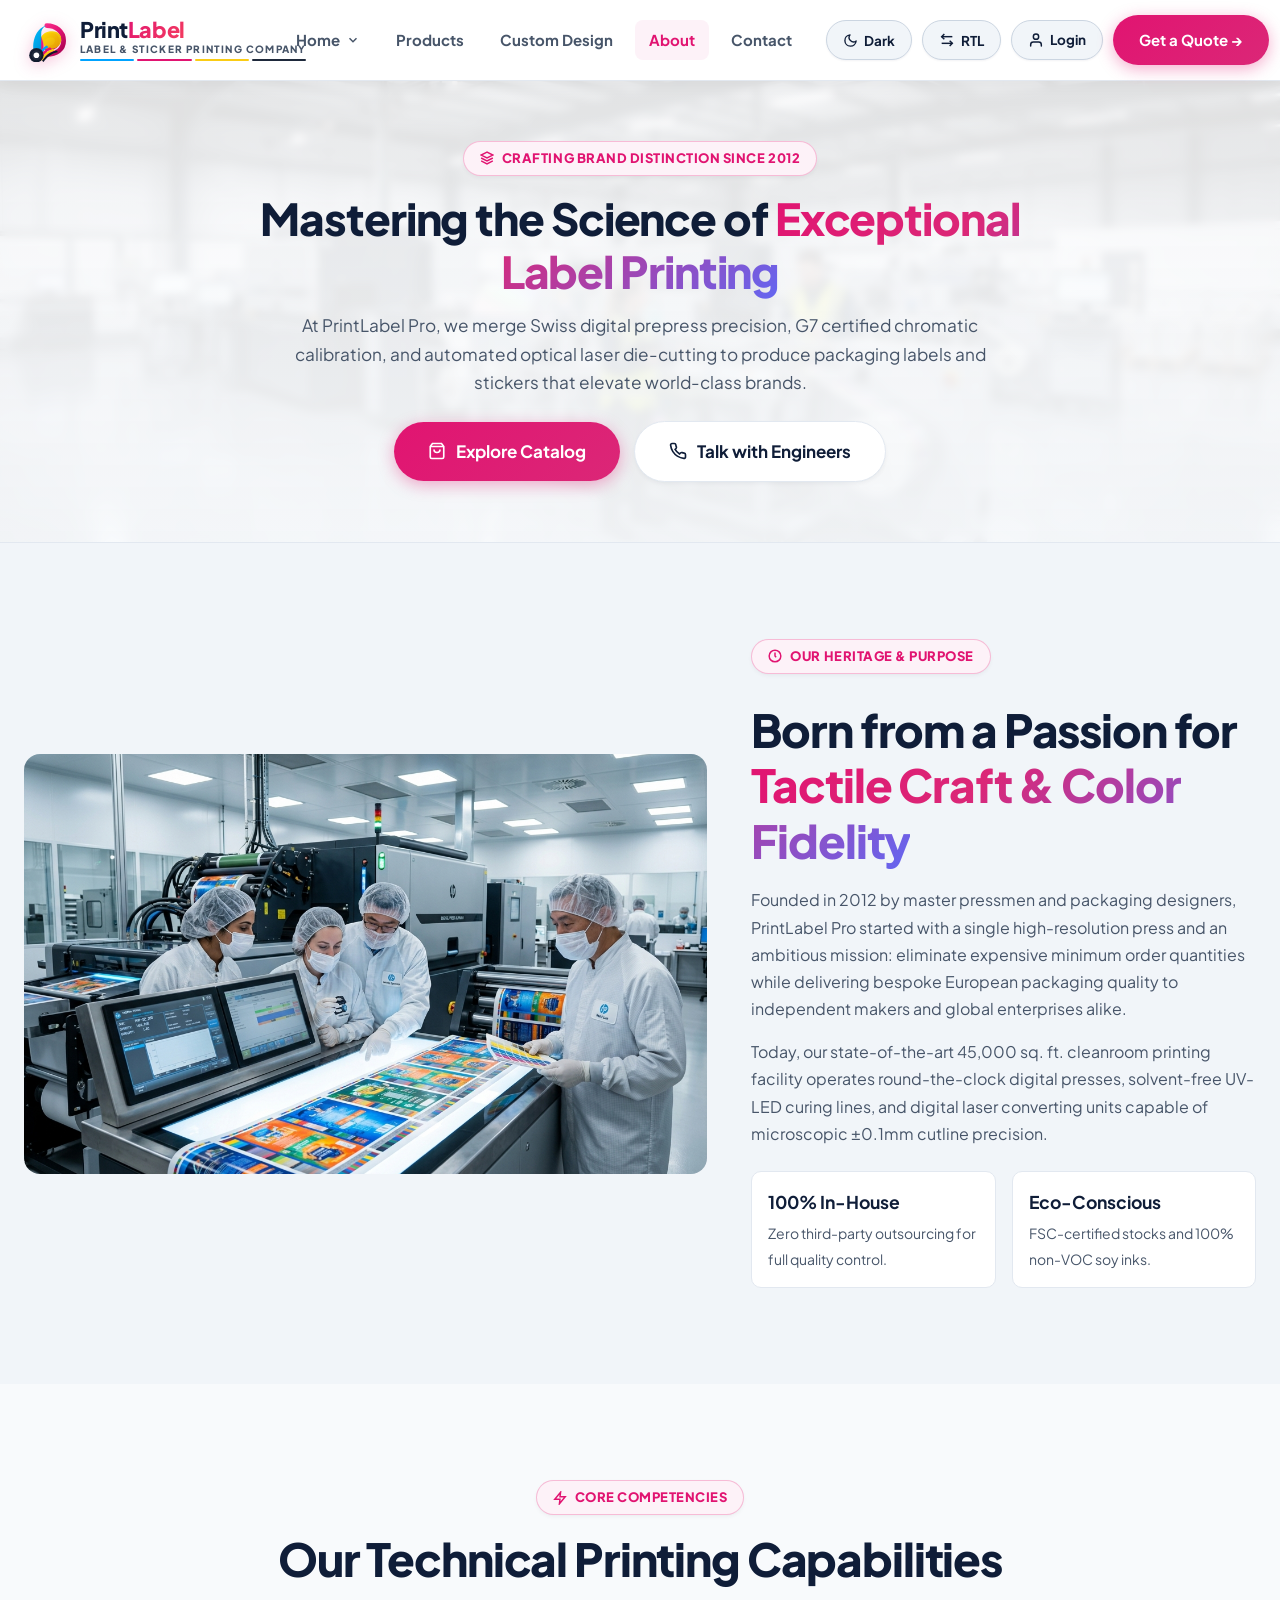
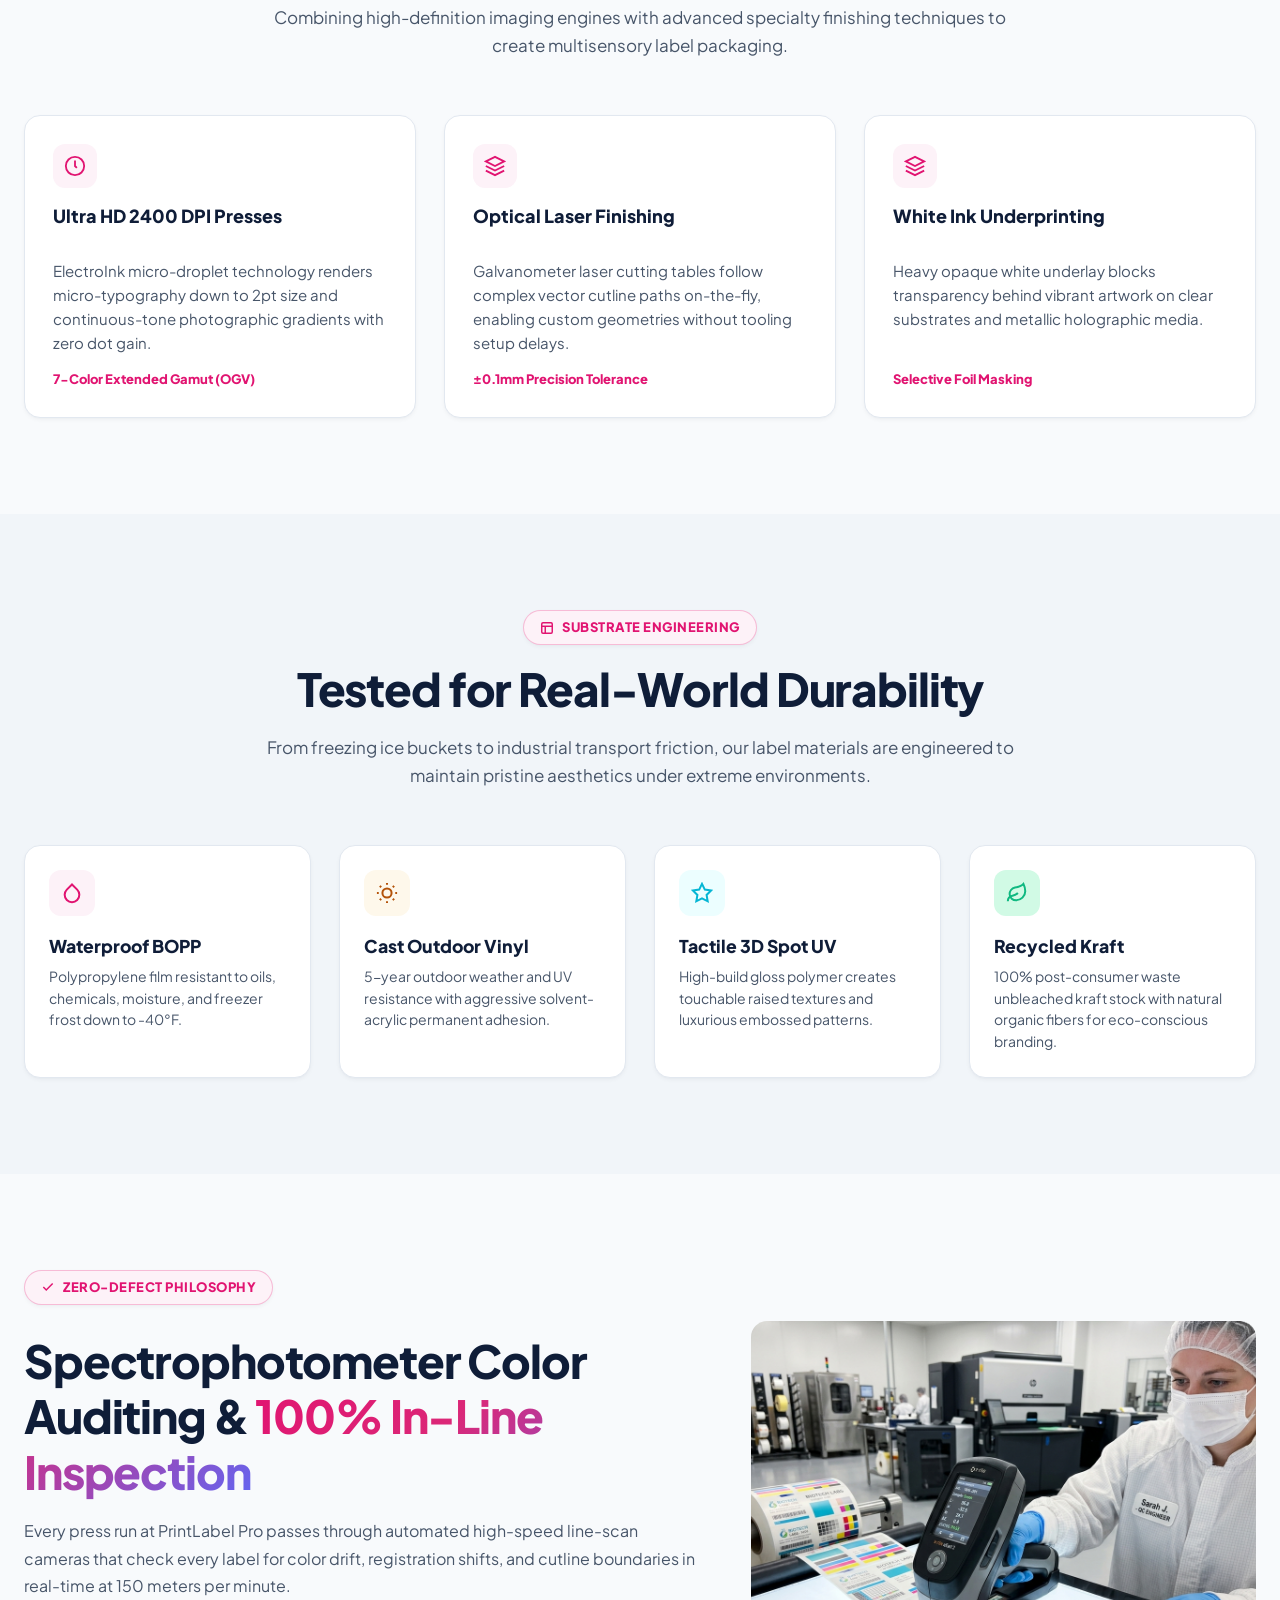
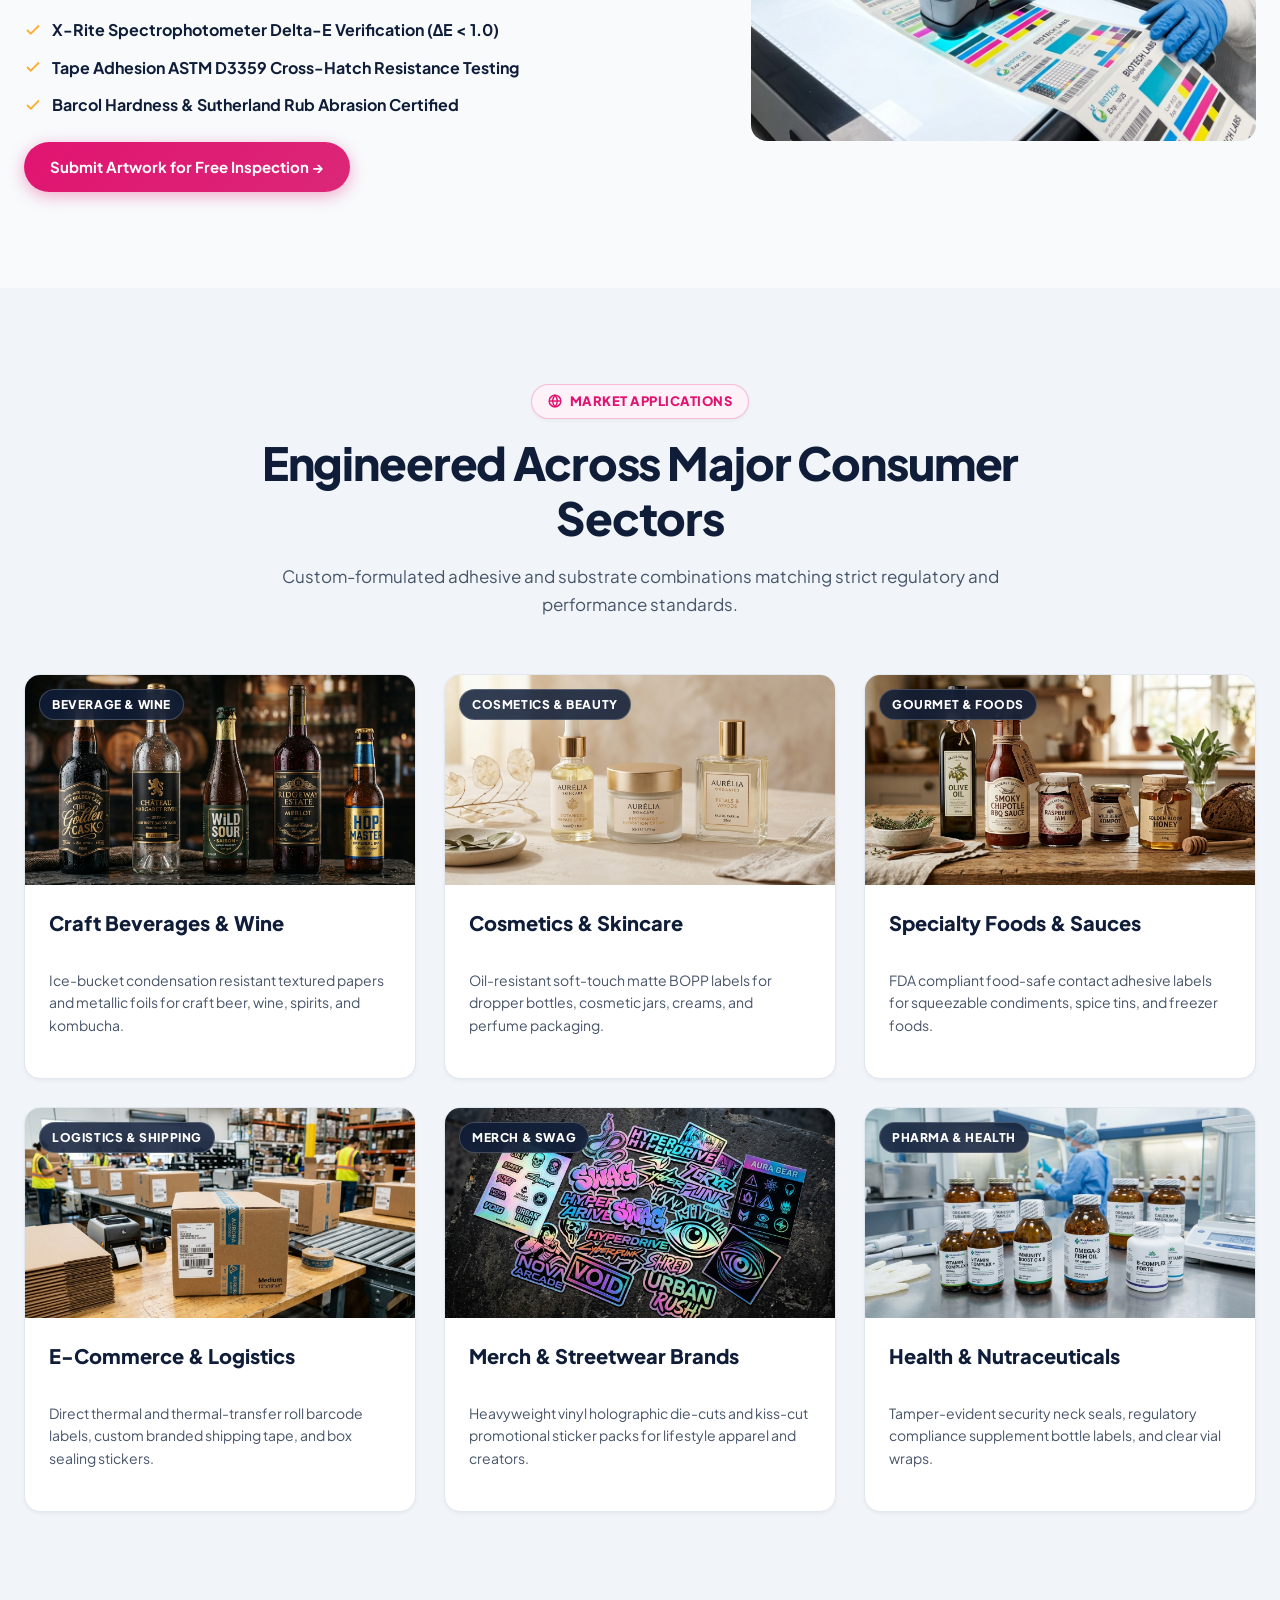
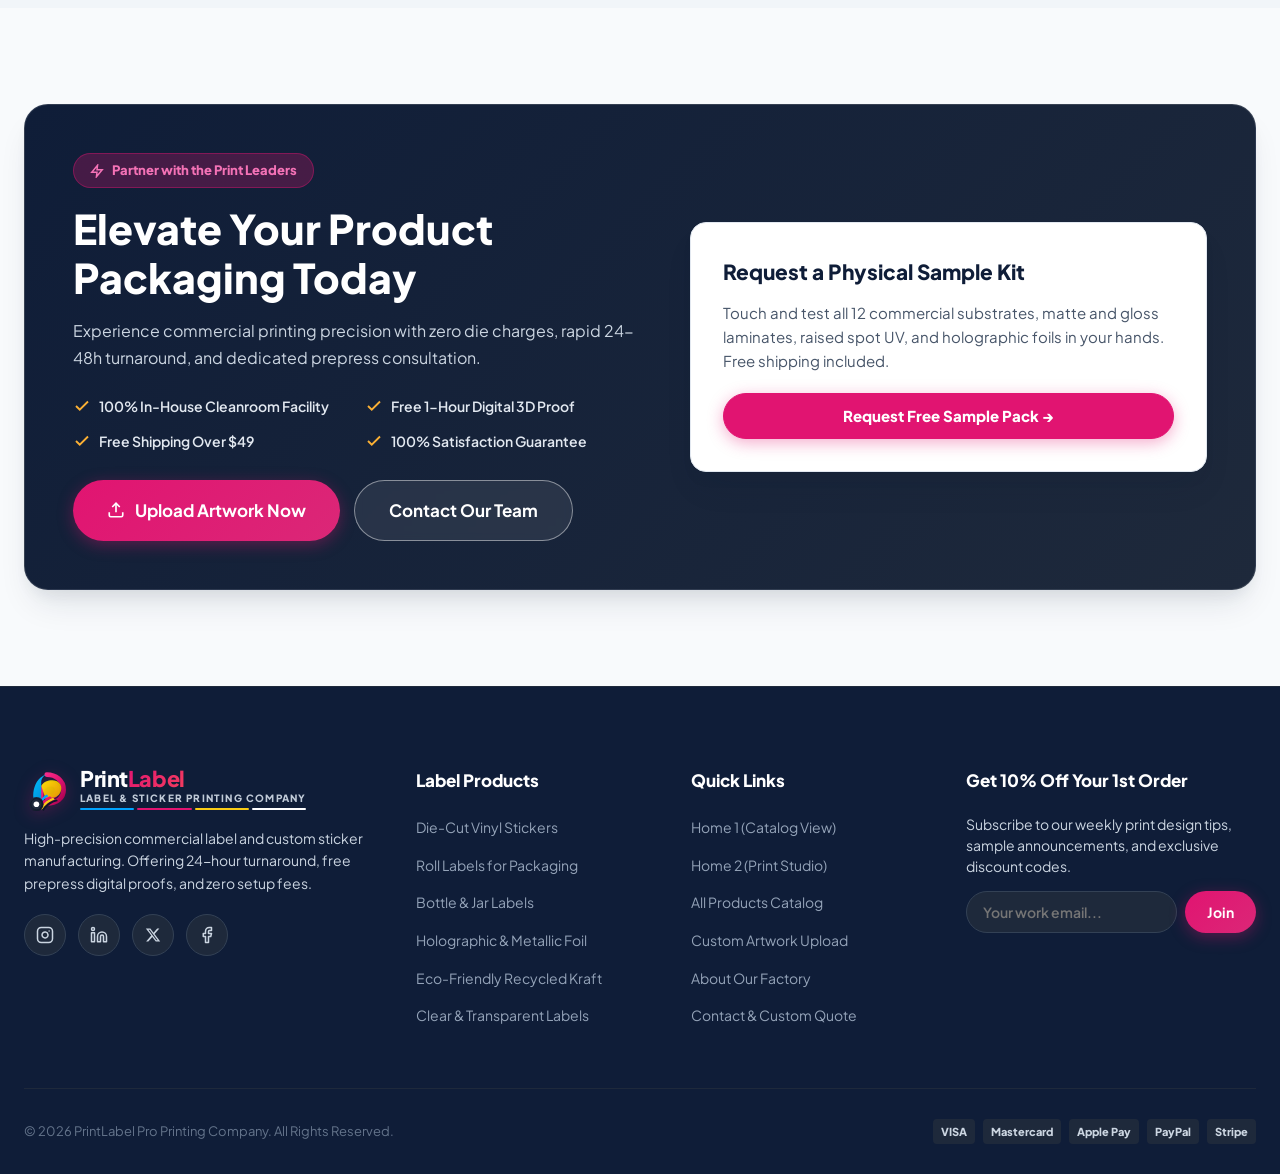
==== about.html @ f1183350 "first commit" ====
<!DOCTYPE html>
<html lang="en" data-theme="light" dir="ltr">
<head>
  <meta charset="UTF-8">
  <meta name="viewport" content="width=device-width, initial-scale=1.0">
  <meta name="description" content="Discover the story behind PrintLabel Pro. Commercial-grade label engineering, G7 Master certified color fidelity, and innovative printing technology since 2012.">
  <meta name="keywords" content="about label printing company, commercial sticker manufacturing, G7 certified printing facility, custom packaging history">
  <title>About Us | Commercial Label & Sticker Printing Excellence | PrintLabel Pro</title>
  
  <!-- Main CSS & Responsive CSS -->
  <link rel="stylesheet" href="css/style.css">
  <link rel="stylesheet" href="css/responsive.css">
  <link rel="icon" href="data:image/svg+xml,<svg xmlns='http://www.w3.org/2000/svg' viewBox='0 0 32 32'><path d='M8 4h10a8 8 0 0 1 8 8c0 4.4-3.6 8-8 8H14v8H8V4z' fill='%23e11471'/><path d='M8 4h8a6 6 0 0 1 6 6c0 3.3-2.7 6-6 6h-8V4z' fill='%23fbb034'/><path d='M8 16h6v12H8z' fill='%2306b6d4'/></svg>">
</head>
<body>

  <!-- ==========================================================================
       PAGE LOADER / PRELOADER
       ========================================================================== -->
  <div id="page-loader" class="page-loader" aria-hidden="true">
    <div class="loader-content">
      <div class="loader-brand-visual">
        <div class="loader-logo-ring">
          <img src="images/logo-icon.svg" alt="PrintLabel Loading" class="loader-logo-icon" width="58" height="58">
          <div class="cmyk-orbit">
            <span class="orbit-dot dot-c"></span>
            <span class="orbit-dot dot-m"></span>
            <span class="orbit-dot dot-y"></span>
            <span class="orbit-dot dot-k"></span>
          </div>
        </div>
        <div class="loader-brand-title">
          Print<span class="loader-magenta">Label</span>
        </div>
        <div class="loader-tagline">LABEL &amp; STICKER PRINTING COMPANY</div>
      </div>
      
      <div class="loader-progress-track">
        <div class="loader-progress-bar"></div>
      </div>
      
      <div class="loader-status">
        <span class="loader-pulse-dot"></span>
        <span class="loader-status-text">Loading About Studio...</span>
      </div>
    </div>
  </div>

  <!-- ==========================================================================
       Main Header & Navigation (Global Unified)
       ========================================================================== -->
  <nav class="main-header" aria-label="Main Navigation">
    <div class="container header-inner">
      
      <!-- Brand Logo -->
      <a href="index.html" class="brand-logo" aria-label="PrintLabel Pro Homepage">
        <img src="images/logo-icon.svg" alt="PrintLabel Logo Mark" class="brand-logo-img" width="44" height="44">
        <div class="brand-name">
          <span class="brand-main">Print<span class="brand-accent">Label</span></span>
          <span class="brand-tagline">Label &amp; Sticker Printing Company</span>
          <span class="brand-cmyk-bar" aria-hidden="true">
            <span class="cmyk-seg c-seg"></span>
            <span class="cmyk-seg m-seg"></span>
            <span class="cmyk-seg y-seg"></span>
            <span class="cmyk-seg k-seg"></span>
          </span>
        </div>
      </a>

      <!-- Desktop & Mobile Nav Menu Drawer -->
      <div class="nav-menu-wrapper" id="nav-menu-wrapper">
        <ul class="nav-menu" id="nav-menu">
          <!-- Home Dropdown: Home 1 & Home 2 -->
          <li class="nav-item-dropdown">
            <a href="index.html" class="nav-link" aria-haspopup="true" aria-expanded="false">
              Home <svg width="14" height="14" viewBox="0 0 24 24" fill="none" stroke="currentColor" stroke-width="2.5"><polyline points="6 9 12 15 18 9"></polyline></svg>
            </a>
            <div class="dropdown-menu">
              <a href="index.html" class="dropdown-item">
                <span>Home 1 (Catalog View)</span>
                <span class="badge-tag">Switch</span>
              </a>
              <a href="home-2.html" class="dropdown-item">
                <span>Home 2 (Studio Presentation)</span>
                <span class="badge-tag" style="background-color: var(--color-accent); color: #0f1d38;">Switch</span>
              </a>
            </div>
          </li>

          <!-- Main Pages -->
          <li><a href="products.html" class="nav-link">Products</a></li>
          <li><a href="custom-design.html" class="nav-link">Custom Design</a></li>
          <li><a href="about.html" class="nav-link active">About</a></li>
          <li><a href="contact.html" class="nav-link">Contact</a></li>
        </ul>

        <!-- Mobile Drawer Action Buttons -->
        <div class="mobile-drawer-actions">
          <a href="contact.html" class="btn btn-primary btn-md mobile-cta-btn">
            <span>Get a Quote →</span>
          </a>
          <div class="mobile-drawer-aux">
            <button class="nav-action-btn mobile-aux-btn theme-toggle-btn-mobile" aria-label="Toggle Light and Dark Theme">
              <span class="theme-icon-mobile btn-icon-symbol">
                <svg width="15" height="15" viewBox="0 0 24 24" fill="none" stroke="currentColor" stroke-width="2.2" stroke-linecap="round" stroke-linejoin="round">
                  <path d="M21 12.79A9 9 0 1 1 11.21 3 7 7 0 0 0 21 12.79z"></path>
                </svg>
              </span>
              <span class="theme-text-mobile">Dark</span>
            </button>
            <button class="nav-action-btn mobile-aux-btn rtl-toggle-btn-mobile" aria-label="Toggle RTL">
              <span class="btn-icon-symbol">
                <svg width="15" height="15" viewBox="0 0 24 24" fill="none" stroke="currentColor" stroke-width="2.2">
                  <path d="M8 3L4 7l4 4"></path>
                  <path d="M4 7h16"></path>
                  <path d="M16 21l4-4-4-4"></path>
                  <path d="M20 17H4"></path>
                </svg>
              </span>
              <span class="rtl-text-mobile">RTL</span>
            </button>
            <a href="login.html" class="nav-action-btn mobile-aux-btn">
              <span class="btn-icon-symbol">
                <svg width="15" height="15" viewBox="0 0 24 24" fill="none" stroke="currentColor" stroke-width="2.2" stroke-linecap="round" stroke-linejoin="round">
                  <path d="M20 21v-2a4 4 0 0 0-4-4H8a4 4 0 0 0-4 4v2"></path>
                  <circle cx="12" cy="7" r="4"></circle>
                </svg>
              </span>
              <span>Login</span>
            </a>
          </div>
        </div>
      </div>

      <!-- Header Action Controls (Desktop Only) -->
      <div class="header-actions">
        <button class="nav-action-btn theme-toggle-btn" aria-label="Toggle Light and Dark Theme">
          <span class="theme-icon btn-icon-symbol">
            <svg width="16" height="16" viewBox="0 0 24 24" fill="none" stroke="currentColor" stroke-width="2.2" stroke-linecap="round" stroke-linejoin="round">
              <path d="M21 12.79A9 9 0 1 1 11.21 3 7 7 0 0 0 21 12.79z"></path>
            </svg>
          </span>
          <span class="theme-text">Dark</span>
        </button>

        <button class="nav-action-btn rtl-toggle-btn" aria-label="Toggle Right to Left">
          <span class="btn-icon-symbol">
            <svg width="16" height="16" viewBox="0 0 24 24" fill="none" stroke="currentColor" stroke-width="2.2">
              <path d="M8 3L4 7l4 4"></path>
              <path d="M4 7h16"></path>
              <path d="M16 21l4-4-4-4"></path>
              <path d="M20 17H4"></path>
            </svg>
          </span>
          <span class="rtl-text">RTL</span>
        </button>

        <a href="login.html" class="nav-action-btn" aria-label="Account Login">
          <span class="btn-icon-symbol">
            <svg width="16" height="16" viewBox="0 0 24 24" fill="none" stroke="currentColor" stroke-width="2.2" stroke-linecap="round" stroke-linejoin="round">
              <path d="M20 21v-2a4 4 0 0 0-4-4H8a4 4 0 0 0-4 4v2"></path>
              <circle cx="12" cy="7" r="4"></circle>
            </svg>
          </span>
          <span>Login</span>
        </a>

        <a href="contact.html" class="btn btn-primary btn-md">
          <span>Get a Quote →</span>
        </a>

        <!-- Hamburger Menu Toggle Button (Mobile & Tablet) -->
        <button class="menu-toggle-btn" id="menu-toggle-btn" aria-label="Toggle Navigation Menu" aria-expanded="false">
          <svg class="hamburger-icon" width="22" height="22" viewBox="0 0 24 24" fill="none" stroke="currentColor" stroke-width="2.2" stroke-linecap="round" stroke-linejoin="round">
            <line x1="3" y1="12" x2="21" y2="12"></line>
            <line x1="3" y1="6" x2="21" y2="6"></line>
            <line x1="3" y1="18" x2="21" y2="18"></line>
          </svg>
          <svg class="close-icon" width="22" height="22" viewBox="0 0 24 24" fill="none" stroke="currentColor" stroke-width="2.2" stroke-linecap="round" stroke-linejoin="round" style="display:none;">
            <line x1="18" y1="6" x2="6" y2="18"></line>
            <line x1="6" y1="6" x2="18" y2="18"></line>
          </svg>
        </button>
      </div>

    </div>
  </nav>

  <main>
    <!-- ==========================================================================
         SECTION 1: HERO
         ========================================================================== -->
    <section class="inner-page-hero hero-bg-about">
      <div class="inner-page-hero-overlay"></div>
      <div class="container inner-page-hero-container">
        
        <div class="inner-page-hero-content">
          <div class="inner-hero-badge">
            <svg width="14" height="14" viewBox="0 0 24 24" fill="none" stroke="currentColor" stroke-width="2.5"><polygon points="12 2 2 7 12 12 22 7 12 2"></polygon><polyline points="2 17 12 22 22 17"></polyline><polyline points="2 12 12 17 22 12"></polyline></svg>
            <span>Crafting Brand Distinction Since 2012</span>
          </div>

          <h1 class="inner-hero-title">
            Mastering the Science of <span class="gradient-text">Exceptional Label Printing</span>
          </h1>

          <p class="inner-hero-desc">
            At PrintLabel Pro, we merge Swiss digital prepress precision, G7 certified chromatic calibration, and automated optical laser die-cutting to produce packaging labels and stickers that elevate world-class brands.
          </p>

          <div class="inner-hero-actions">
            <a href="products.html" class="btn btn-primary btn-lg">
              <svg width="18" height="18" viewBox="0 0 24 24" fill="none" stroke="currentColor" stroke-width="2.2"><path d="M6 2L3 6v14a2 2 0 0 0 2 2h14a2 2 0 0 0 2-2V6l-3-4z"></path><line x1="3" y1="6" x2="21" y2="6"></line><path d="M16 10a4 4 0 0 1-8 0"></path></svg>
              <span>Explore Catalog</span>
            </a>
            <a href="contact.html" class="btn btn-outline btn-lg">
              <svg width="18" height="18" viewBox="0 0 24 24" fill="none" stroke="currentColor" stroke-width="2.2"><path d="M22 16.92v3a2 2 0 0 1-2.18 2 19.79 19.79 0 0 1-8.63-3.07 19.5 19.5 0 0 1-6-6 19.79 19.79 0 0 1-3.07-8.67A2 2 0 0 1 4.11 2h3a2 2 0 0 1 2 1.72 12.84 12.84 0 0 0 .7 2.81 2 2 0 0 1-.45 2.11L8.09 9.91a16 16 0 0 0 6 6l1.27-1.27a2 2 0 0 1 2.11-.45 12.84 12.84 0 0 0 2.81.7A2 2 0 0 1 22 16.92z"></path></svg>
              <span>Talk with Engineers</span>
            </a>
          </div>
        </div>

      </div>
    </section>

    <!-- ==========================================================================
         SECTION 2: COMPANY STORY
         ========================================================================== -->
    <section class="section" style="background: var(--bg-surface-secondary);" id="company-story">
      <div class="container">
        
        <div class="hero-grid" style="align-items:center;">
          <div style="order: 2;">
            <div class="section-tag">
              <svg width="14" height="14" viewBox="0 0 24 24" fill="none" stroke="currentColor" stroke-width="2.5"><circle cx="12" cy="12" r="10"></circle><polyline points="12 6 12 12 14 14"></polyline></svg>
              <span>Our Heritage & Purpose</span>
            </div>

            <h2 class="section-title" style="margin-top:12px; margin-bottom:18px;">
              Born from a Passion for <span class="gradient-text">Tactile Craft & Color Fidelity</span>
            </h2>

            <p style="font-size:1rem; color:var(--text-secondary); line-height:1.7; margin-bottom:16px;">
              Founded in 2012 by master pressmen and packaging designers, PrintLabel Pro started with a single high-resolution press and an ambitious mission: eliminate expensive minimum order quantities while delivering bespoke European packaging quality to independent makers and global enterprises alike.
            </p>

            <p style="font-size:1rem; color:var(--text-secondary); line-height:1.7; margin-bottom:24px;">
              Today, our state-of-the-art 45,000 sq. ft. cleanroom printing facility operates round-the-clock digital presses, solvent-free UV-LED curing lines, and digital laser converting units capable of microscopic ±0.1mm cutline precision.
            </p>

            <div style="display:grid; grid-template-columns:repeat(2, 1fr); gap:16px;">
              <div style="background:var(--bg-surface); padding:16px; border-radius:var(--card-radius-sm); border:1px solid var(--border-subtle);">
                <strong style="display:block; font-size:1.1rem; color:var(--text-main); margin-bottom:4px;">100% In-House</strong>
                <span style="font-size:0.875rem; color:var(--text-secondary);">Zero third-party outsourcing for full quality control.</span>
              </div>
              <div style="background:var(--bg-surface); padding:16px; border-radius:var(--card-radius-sm); border:1px solid var(--border-subtle);">
                <strong style="display:block; font-size:1.1rem; color:var(--text-main); margin-bottom:4px;">Eco-Conscious</strong>
                <span style="font-size:0.875rem; color:var(--text-secondary);">FSC-certified stocks and 100% non-VOC soy inks.</span>
              </div>
            </div>
          </div>

          <div style="order: 1;">
            <div class="hero-image-card">
              <img src="images/about_story_press_heritage.jpg" alt="Print production team collaborating on label color proofs" class="hero-main-img" style="height:420px; object-fit:cover; border-radius:var(--card-radius);">
            </div>
          </div>
        </div>

      </div>
    </section>

    <!-- ==========================================================================
         SECTION 3: PRINTING EXPERTISE
         ========================================================================== -->
    <section class="section" id="printing-expertise">
      <div class="container">
        
        <div class="section-header">
          <div class="section-tag">
            <svg width="14" height="14" viewBox="0 0 24 24" fill="none" stroke="currentColor" stroke-width="2.5"><polygon points="13 2 3 14 12 14 11 22 21 10 12 10 13 2"></polygon></svg>
            <span>Core Competencies</span>
          </div>
          <h2 class="section-title">Our Technical Printing Capabilities</h2>
          <p class="section-description">
            Combining high-definition imaging engines with advanced specialty finishing techniques to create multisensory label packaging.
          </p>
        </div>

        <div class="catalog-grid" style="grid-template-columns: repeat(3, 1fr);">
          
          <div class="custom-opt-card">
            <div class="industry-icon-box" style="margin-bottom:16px;">
              <svg width="22" height="22" viewBox="0 0 24 24" fill="none" stroke="currentColor" stroke-width="2"><circle cx="12" cy="12" r="10"></circle><polyline points="12 6 12 12 14 14"></polyline></svg>
            </div>
            <h3 class="industry-title" style="margin-bottom:8px;">Ultra HD 2400 DPI Presses</h3>
            <p style="font-size:0.9375rem; color:var(--text-secondary); line-height:1.6; margin-bottom:14px;">
              ElectroInk micro-droplet technology renders micro-typography down to 2pt size and continuous-tone photographic gradients with zero dot gain.
            </p>
            <span style="font-size:0.8125rem; font-weight:800; color:var(--color-primary);">7-Color Extended Gamut (OGV)</span>
          </div>

          <div class="custom-opt-card">
            <div class="industry-icon-box" style="margin-bottom:16px;">
              <svg width="22" height="22" viewBox="0 0 24 24" fill="none" stroke="currentColor" stroke-width="2"><polygon points="12 2 2 7 12 12 22 7 12 2"></polygon><polyline points="2 17 12 22 22 17"></polyline><polyline points="2 12 12 17 22 12"></polyline></svg>
            </div>
            <h3 class="industry-title" style="margin-bottom:8px;">Optical Laser Finishing</h3>
            <p style="font-size:0.9375rem; color:var(--text-secondary); line-height:1.6; margin-bottom:14px;">
              Galvanometer laser cutting tables follow complex vector cutline paths on-the-fly, enabling custom geometries without tooling setup delays.
            </p>
            <span style="font-size:0.8125rem; font-weight:800; color:var(--color-primary);">±0.1mm Precision Tolerance</span>
          </div>

          <div class="custom-opt-card">
            <div class="industry-icon-box" style="margin-bottom:16px;">
              <svg width="22" height="22" viewBox="0 0 24 24" fill="none" stroke="currentColor" stroke-width="2"><path d="M12 2L2 7l10 5 10-5-10-5zM2 17l10 5 10-5M2 12l10 5 10-5"></path></svg>
            </div>
            <h3 class="industry-title" style="margin-bottom:8px;">White Ink Underprinting</h3>
            <p style="font-size:0.9375rem; color:var(--text-secondary); line-height:1.6; margin-bottom:14px;">
              Heavy opaque white underlay blocks transparency behind vibrant artwork on clear substrates and metallic holographic media.
            </p>
            <span style="font-size:0.8125rem; font-weight:800; color:var(--color-primary);">Selective Foil Masking</span>
          </div>

        </div>

      </div>
    </section>

    <!-- ==========================================================================
         SECTION 4: MATERIALS AND FINISHES
         ========================================================================== -->
    <section class="section" style="background: var(--bg-surface-secondary);" id="materials-finishes">
      <div class="container">
        
        <div class="section-header">
          <div class="section-tag">
            <svg width="14" height="14" viewBox="0 0 24 24" fill="none" stroke="currentColor" stroke-width="2.5"><rect x="3" y="3" width="18" height="18" rx="2" ry="2"></rect><line x1="3" y1="9" x2="21" y2="9"></line><line x1="9" y1="21" x2="9" y2="9"></line></svg>
            <span>Substrate Engineering</span>
          </div>
          <h2 class="section-title">Tested for Real-World Durability</h2>
          <p class="section-description">
            From freezing ice buckets to industrial transport friction, our label materials are engineered to maintain pristine aesthetics under extreme environments.
          </p>
        </div>

        <div class="catalog-grid" style="grid-template-columns: repeat(4, 1fr);">
          
          <div class="catalog-card" style="padding:24px;">
            <div style="width:46px; height:46px; border-radius:12px; background:var(--color-primary-light); color:var(--color-primary); display:flex; align-items:center; justify-content:center; margin-bottom:16px;">
              <svg width="22" height="22" viewBox="0 0 24 24" fill="none" stroke="currentColor" stroke-width="2.2"><path d="M12 2.69l5.66 5.66a8 8 0 1 1-11.31 0z"></path></svg>
            </div>
            <h3 style="font-size:1.1rem; font-weight:800; margin-bottom:6px;">Waterproof BOPP</h3>
            <p style="font-size:0.875rem; color:var(--text-secondary); line-height:1.55;">
              Polypropylene film resistant to oils, chemicals, moisture, and freezer frost down to -40°F.
            </p>
          </div>

          <div class="catalog-card" style="padding:24px;">
            <div style="width:46px; height:46px; border-radius:12px; background:var(--color-accent-light); color:#b45309; display:flex; align-items:center; justify-content:center; margin-bottom:16px;">
              <svg width="22" height="22" viewBox="0 0 24 24" fill="none" stroke="currentColor" stroke-width="2.2"><circle cx="12" cy="12" r="5"></circle><line x1="12" y1="1" x2="12" y2="3"></line><line x1="12" y1="21" x2="12" y2="23"></line><line x1="4.22" y1="4.22" x2="5.64" y2="5.64"></line><line x1="18.36" y1="18.36" x2="19.78" y2="19.78"></line><line x1="1" y1="12" x2="3" y2="12"></line><line x1="21" y1="12" x2="23" y2="12"></line><line x1="4.22" y1="19.78" x2="5.64" y2="18.36"></line><line x1="18.36" y1="5.64" x2="19.78" y2="4.22"></line></svg>
            </div>
            <h3 style="font-size:1.1rem; font-weight:800; margin-bottom:6px;">Cast Outdoor Vinyl</h3>
            <p style="font-size:0.875rem; color:var(--text-secondary); line-height:1.55;">
              5-year outdoor weather and UV resistance with aggressive solvent-acrylic permanent adhesion.
            </p>
          </div>

          <div class="catalog-card" style="padding:24px;">
            <div style="width:46px; height:46px; border-radius:12px; background:var(--color-cyan-light); color:var(--color-cyan); display:flex; align-items:center; justify-content:center; margin-bottom:16px;">
              <svg width="22" height="22" viewBox="0 0 24 24" fill="none" stroke="currentColor" stroke-width="2.2"><polygon points="12 2 15.09 8.26 22 9.27 17 14.14 18.18 21.02 12 17.77 5.82 21.02 7 14.14 2 9.27 8.91 8.26 12 2"></polygon></svg>
            </div>
            <h3 style="font-size:1.1rem; font-weight:800; margin-bottom:6px;">Tactile 3D Spot UV</h3>
            <p style="font-size:0.875rem; color:var(--text-secondary); line-height:1.55;">
              High-build gloss polymer creates touchable raised textures and luxurious embossed patterns.
            </p>
          </div>

          <div class="catalog-card" style="padding:24px;">
            <div style="width:46px; height:46px; border-radius:12px; background:var(--color-emerald-light); color:var(--color-emerald); display:flex; align-items:center; justify-content:center; margin-bottom:16px;">
              <svg width="22" height="22" viewBox="0 0 24 24" fill="none" stroke="currentColor" stroke-width="2.2"><path d="M11 20A7 7 0 0 1 9.8 6.1C15.5 5 17 4.48 19 2c1 2 2 4.18 2 8 0 5.5-4.78 10-10 10Z"></path><path d="M2 21c0-3 1.85-5.36 5.08-6C9.5 14.52 12 13 13 12"></path></svg>
            </div>
            <h3 style="font-size:1.1rem; font-weight:800; margin-bottom:6px;">Recycled Kraft</h3>
            <p style="font-size:0.875rem; color:var(--text-secondary); line-height:1.55;">
              100% post-consumer waste unbleached kraft stock with natural organic fibers for eco-conscious branding.
            </p>
          </div>

        </div>

      </div>
    </section>

    <!-- ==========================================================================
         SECTION 5: QUALITY CONTROL
         ========================================================================== -->
    <section class="section" id="quality-control">
      <div class="container">
        
        <div class="hero-grid" style="align-items:center;">
          <div>
            <div class="section-tag">
              <svg width="14" height="14" viewBox="0 0 24 24" fill="none" stroke="currentColor" stroke-width="2.5"><polyline points="20 6 9 17 4 12"></polyline></svg>
              <span>Zero-Defect Philosophy</span>
            </div>

            <h2 class="section-title" style="margin-top:12px; margin-bottom:18px;">
              Spectrophotometer Color Auditing & <span class="gradient-text">100% In-Line Inspection</span>
            </h2>

            <p style="font-size:1rem; color:var(--text-secondary); line-height:1.7; margin-bottom:18px;">
              Every press run at PrintLabel Pro passes through automated high-speed line-scan cameras that check every label for color drift, registration shifts, and cutline boundaries in real-time at 150 meters per minute.
            </p>

            <div class="hero-highlights-list" style="display:flex; flex-direction:column; gap:12px; margin-bottom:24px;">
              <div style="display:flex; align-items:center; gap:10px; font-weight:700;">
                <svg width="18" height="18" viewBox="0 0 24 24" fill="none" stroke="var(--color-accent)" stroke-width="2.5"><polyline points="20 6 9 17 4 12"></polyline></svg>
                <span>X-Rite Spectrophotometer Delta-E Verification (ΔE < 1.0)</span>
              </div>
              <div style="display:flex; align-items:center; gap:10px; font-weight:700;">
                <svg width="18" height="18" viewBox="0 0 24 24" fill="none" stroke="var(--color-accent)" stroke-width="2.5"><polyline points="20 6 9 17 4 12"></polyline></svg>
                <span>Tape Adhesion ASTM D3359 Cross-Hatch Resistance Testing</span>
              </div>
              <div style="display:flex; align-items:center; gap:10px; font-weight:700;">
                <svg width="18" height="18" viewBox="0 0 24 24" fill="none" stroke="var(--color-accent)" stroke-width="2.5"><polyline points="20 6 9 17 4 12"></polyline></svg>
                <span>Barcol Hardness & Sutherland Rub Abrasion Certified</span>
              </div>
            </div>

            <a href="custom-design.html" class="btn btn-primary">
              <span>Submit Artwork for Free Inspection →</span>
            </a>
          </div>

          <div>
            <div class="hero-image-card">
              <img src="images/about_quality_spectrophotometer.jpg" alt="Quality control technician using precision calibration instrument" class="hero-main-img" style="height:420px; object-fit:cover; border-radius:var(--card-radius);">
            </div>
          </div>
        </div>

      </div>
    </section>

    <!-- ==========================================================================
         SECTION 6: INDUSTRIES WE SERVE
         ========================================================================== -->
    <section class="section" style="background: var(--bg-surface-secondary);" id="industries-served">
      <div class="container">
        
        <div class="section-header">
          <div class="section-tag">
            <svg width="14" height="14" viewBox="0 0 24 24" fill="none" stroke="currentColor" stroke-width="2.5"><circle cx="12" cy="12" r="10"></circle><line x1="2" y1="12" x2="22" y2="12"></line><path d="M12 2a15.3 15.3 0 0 1 4 10 15.3 15.3 0 0 1-4 10 15.3 15.3 0 0 1-4-10 15.3 15.3 0 0 1 4-10z"></path></svg>
            <span>Market Applications</span>
          </div>
          <h2 class="section-title">Engineered Across Major Consumer Sectors</h2>
          <p class="section-description">
            Custom-formulated adhesive and substrate combinations matching strict regulatory and performance standards.
          </p>
        </div>

        <div class="about-industry-grid">
          
          <!-- Sector 1: Craft Beverages & Wine -->
          <div class="industry-card">
            <div class="industry-banner">
              <img src="images/about_ind_craft_beverage.jpg" alt="Craft Beverages and Wine Labels" loading="lazy">
              <span class="industry-pill-tag">Beverage &amp; Wine</span>
            </div>
            <div class="industry-card-body">
              <h3 class="industry-title">Craft Beverages &amp; Wine</h3>
              <p class="industry-desc">Ice-bucket condensation resistant textured papers and metallic foils for craft beer, wine, spirits, and kombucha.</p>
            </div>
          </div>

          <!-- Sector 2: Cosmetics & Skincare -->
          <div class="industry-card">
            <div class="industry-banner">
              <img src="images/about_ind_cosmetics_beauty.jpg" alt="Cosmetics and Skincare Labels" loading="lazy">
              <span class="industry-pill-tag">Cosmetics &amp; Beauty</span>
            </div>
            <div class="industry-card-body">
              <h3 class="industry-title">Cosmetics &amp; Skincare</h3>
              <p class="industry-desc">Oil-resistant soft-touch matte BOPP labels for dropper bottles, cosmetic jars, creams, and perfume packaging.</p>
            </div>
          </div>

          <!-- Sector 3: Specialty Foods & Sauces -->
          <div class="industry-card">
            <div class="industry-banner">
              <img src="images/about_ind_specialty_foods.jpg" alt="Specialty Foods and Sauces Labels" loading="lazy">
              <span class="industry-pill-tag">Gourmet &amp; Foods</span>
            </div>
            <div class="industry-card-body">
              <h3 class="industry-title">Specialty Foods &amp; Sauces</h3>
              <p class="industry-desc">FDA compliant food-safe contact adhesive labels for squeezable condiments, spice tins, and freezer foods.</p>
            </div>
          </div>

          <!-- Sector 4: E-Commerce & Logistics -->
          <div class="industry-card">
            <div class="industry-banner">
              <img src="images/about_ind_ecommerce_logistics.jpg" alt="E-Commerce and Logistics Labels" loading="lazy">
              <span class="industry-pill-tag">Logistics &amp; Shipping</span>
            </div>
            <div class="industry-card-body">
              <h3 class="industry-title">E-Commerce &amp; Logistics</h3>
              <p class="industry-desc">Direct thermal and thermal-transfer roll barcode labels, custom branded shipping tape, and box sealing stickers.</p>
            </div>
          </div>

          <!-- Sector 5: Merch & Streetwear Brands -->
          <div class="industry-card">
            <div class="industry-banner">
              <img src="images/about_ind_merch_streetwear.jpg" alt="Merch and Streetwear Stickers" loading="lazy">
              <span class="industry-pill-tag">Merch &amp; Swag</span>
            </div>
            <div class="industry-card-body">
              <h3 class="industry-title">Merch &amp; Streetwear Brands</h3>
              <p class="industry-desc">Heavyweight vinyl holographic die-cuts and kiss-cut promotional sticker packs for lifestyle apparel and creators.</p>
            </div>
          </div>

          <!-- Sector 6: Health & Nutraceuticals -->
          <div class="industry-card">
            <div class="industry-banner">
              <img src="images/about_ind_health_pharma.jpg" alt="Health and Nutraceuticals Labels" loading="lazy">
              <span class="industry-pill-tag">Pharma &amp; Health</span>
            </div>
            <div class="industry-card-body">
              <h3 class="industry-title">Health &amp; Nutraceuticals</h3>
              <p class="industry-desc">Tamper-evident security neck seals, regulatory compliance supplement bottle labels, and clear vial wraps.</p>
            </div>
          </div>

        </div>

      </div>
    </section>

    <!-- ==========================================================================
         SECTION 7: CTA
         ========================================================================== -->
    <section class="section" id="about-cta">
      <div class="container">
        
        <div class="quote-2-box">
          <div class="quote-2-grid">
            
            <div>
              <div class="quote-2-tag">
                <svg width="14" height="14" viewBox="0 0 24 24" fill="none" stroke="currentColor" stroke-width="2.5"><polygon points="13 2 3 14 12 14 11 22 21 10 12 10 13 2"></polygon></svg>
                <span>Partner with the Print Leaders</span>
              </div>

              <h2 class="quote-2-title">Elevate Your Product Packaging Today</h2>
              
              <p class="quote-2-desc">
                Experience commercial printing precision with zero die charges, rapid 24-48h turnaround, and dedicated prepress consultation.
              </p>

              <div class="quote-2-perks">
                <div class="quote-2-perk">
                  <svg width="18" height="18" viewBox="0 0 24 24" fill="none" stroke="var(--color-accent)" stroke-width="2.5"><polyline points="20 6 9 17 4 12"></polyline></svg>
                  <span>100% In-House Cleanroom Facility</span>
                </div>
                <div class="quote-2-perk">
                  <svg width="18" height="18" viewBox="0 0 24 24" fill="none" stroke="var(--color-accent)" stroke-width="2.5"><polyline points="20 6 9 17 4 12"></polyline></svg>
                  <span>Free 1-Hour Digital 3D Proof</span>
                </div>
                <div class="quote-2-perk">
                  <svg width="18" height="18" viewBox="0 0 24 24" fill="none" stroke="var(--color-accent)" stroke-width="2.5"><polyline points="20 6 9 17 4 12"></polyline></svg>
                  <span>Free Shipping Over $49</span>
                </div>
                <div class="quote-2-perk">
                  <svg width="18" height="18" viewBox="0 0 24 24" fill="none" stroke="var(--color-accent)" stroke-width="2.5"><polyline points="20 6 9 17 4 12"></polyline></svg>
                  <span>100% Satisfaction Guarantee</span>
                </div>
              </div>

              <div style="display:flex; gap:14px; flex-wrap:wrap;">
                <a href="custom-design.html" class="btn btn-primary btn-lg">
                  <svg width="18" height="18" viewBox="0 0 24 24" fill="none" stroke="currentColor" stroke-width="2.2"><path d="M21 15v4a2 2 0 0 1-2 2H5a2 2 0 0 1-2-2v-4"></path><polyline points="17 8 12 3 7 8"></polyline><line x1="12" y1="3" x2="12" y2="15"></line></svg>
                  <span>Upload Artwork Now</span>
                </a>
                <a href="contact.html" class="btn btn-outline btn-lg" style="border-color:rgba(255,255,255,0.4); color:#ffffff;">
                  <span>Contact Our Team</span>
                </a>
              </div>
            </div>

            <!-- Free Sample Box -->
            <div class="quote-2-form-card" style="display:flex; flex-direction:column; justify-content:center;">
              <h3 style="font-size:1.3rem; font-weight:800; margin-bottom:12px; color:var(--text-main);">
                Request a Physical Sample Kit
              </h3>
              <p style="font-size:0.9375rem; color:var(--text-secondary); margin-bottom:20px; line-height:1.6;">
                Touch and test all 12 commercial substrates, matte and gloss laminates, raised spot UV, and holographic foils in your hands. Free shipping included.
              </p>
              <button class="btn btn-primary btn-lg" style="width:100%;" data-modal-target="modal-sample">
                <span>Request Free Sample Pack →</span>
              </button>
            </div>

          </div>
        </div>

      </div>
    </section>

  </main>

  <!-- ==========================================================================
       MAIN FOOTER (GLOBAL)
       ========================================================================== -->
  <!-- ==========================================================================
       Footer
       ========================================================================== -->
  <footer class="main-footer">
    <div class="container">
      
      <div class="footer-top">
        
        <!-- Col 1: Brand Info -->
        <div>
          <a href="index.html" class="brand-logo" style="margin-bottom: 16px;">
            <img src="images/logo-icon.svg" alt="PrintLabel Logo" class="brand-logo-img" width="44" height="44">
            <div class="brand-name">
              <span class="brand-main">Print<span class="brand-accent">Label</span></span>
              <span class="brand-tagline">LABEL &amp; STICKER PRINTING COMPANY</span>
              <span class="brand-cmyk-bar" aria-hidden="true">
                <span class="cmyk-seg c-seg"></span>
                <span class="cmyk-seg m-seg"></span>
                <span class="cmyk-seg y-seg"></span>
                <span class="cmyk-seg k-seg"></span>
              </span>
            </div>
          </a>
          <p style="font-size: 0.875rem; color: #cbd5e1; line-height: 1.6; margin-bottom: 20px;">
            High-precision commercial label and custom sticker manufacturing. Offering 24-hour turnaround, free prepress digital proofs, and zero setup fees.
          </p>
          <div style="display:flex; gap:12px;">
            <a href="#" class="btn-icon footer-social-btn" aria-label="Instagram">
              <svg width="18" height="18" viewBox="0 0 24 24" fill="none" stroke="currentColor" stroke-width="2" stroke-linecap="round" stroke-linejoin="round">
                <rect x="2" y="2" width="20" height="20" rx="5" ry="5"></rect>
                <path d="M16 11.37A4 4 0 1 1 12.63 8 4 4 0 0 1 16 11.37z"></path>
                <line x1="17.5" y1="6.5" x2="17.51" y2="6.5"></line>
              </svg>
            </a>
            <a href="#" class="btn-icon footer-social-btn" aria-label="LinkedIn">
              <svg width="18" height="18" viewBox="0 0 24 24" fill="none" stroke="currentColor" stroke-width="2" stroke-linecap="round" stroke-linejoin="round">
                <path d="M16 8a6 6 0 0 1 6 6v7h-4v-7a2 2 0 0 0-2-2 2 2 0 0 0-2 2v7h-4v-7a6 6 0 0 1 6-6z"></path>
                <rect x="2" y="9" width="4" height="12"></rect>
                <circle cx="4" cy="4" r="2"></circle>
              </svg>
            </a>
            <a href="#" class="btn-icon footer-social-btn" aria-label="X Twitter">
              <svg width="16" height="16" viewBox="0 0 24 24" fill="currentColor">
                <path d="M18.244 2.25h3.308l-7.227 8.26 8.502 11.24H16.17l-5.214-6.817L4.99 21.75H1.68l7.73-8.835L1.254 2.25H8.08l4.713 6.231zm-1.161 17.52h1.833L7.084 4.126H5.117z"/>
              </svg>
            </a>
            <a href="#" class="btn-icon footer-social-btn" aria-label="Facebook">
              <svg width="18" height="18" viewBox="0 0 24 24" fill="none" stroke="currentColor" stroke-width="2" stroke-linecap="round" stroke-linejoin="round">
                <path d="M18 2h-3a5 5 0 0 0-5 5v3H7v4h3v8h4v-8h3l1-4h-4V7a1 1 0 0 1 1-1h3z"></path>
              </svg>
            </a>
          </div>
        </div>

        <!-- Col 2: Product Navigation -->
        <div>
          <h4 class="footer-col-title">Label Products</h4>
          <ul class="footer-links">
            <li><a href="products.html" class="footer-link">Die-Cut Vinyl Stickers</a></li>
            <li><a href="products.html" class="footer-link">Roll Labels for Packaging</a></li>
            <li><a href="products.html" class="footer-link">Bottle &amp; Jar Labels</a></li>
            <li><a href="products.html" class="footer-link">Holographic &amp; Metallic Foil</a></li>
            <li><a href="products.html" class="footer-link">Eco-Friendly Recycled Kraft</a></li>
            <li><a href="products.html" class="footer-link">Clear &amp; Transparent Labels</a></li>
          </ul>
        </div>

        <!-- Col 3: Company & Tools -->
        <div>
          <h4 class="footer-col-title">Quick Links</h4>
          <ul class="footer-links">
            <li><a href="index.html" class="footer-link">Home 1 (Catalog View)</a></li>
            <li><a href="home-2.html" class="footer-link">Home 2 (Print Studio)</a></li>
            <li><a href="products.html" class="footer-link">All Products Catalog</a></li>
            <li><a href="custom-design.html" class="footer-link">Custom Artwork Upload</a></li>
            <li><a href="about.html" class="footer-link">About Our Factory</a></li>
            <li><a href="contact.html" class="footer-link">Contact &amp; Custom Quote</a></li>
          </ul>
        </div>

        <!-- Col 4: Newsletter & Discount -->
        <div>
          <h4 class="footer-col-title">Get 10% Off Your 1st Order</h4>
          <p style="font-size: 0.875rem; color: #cbd5e1; line-height: 1.5; margin-bottom: 14px;">
            Subscribe to our weekly print design tips, sample announcements, and exclusive discount codes.
          </p>
          <form class="newsletter-form" onsubmit="event.preventDefault(); this.reset();">
            <input type="email" placeholder="Your work email..." required class="newsletter-input">
            <button type="submit" class="btn btn-primary btn-sm">Join</button>
          </form>
        </div>

      </div>

      <!-- Footer Bottom -->
      <div class="footer-bottom">
        <div>
          © 2026 PrintLabel Pro Printing Company. All Rights Reserved.
        </div>
        <div class="payment-badges">
          <span class="payment-badge">VISA</span>
          <span class="payment-badge">Mastercard</span>
          <span class="payment-badge">Apple Pay</span>
          <span class="payment-badge">PayPal</span>
          <span class="payment-badge">Stripe</span>
        </div>
      </div>

    </div>
  </footer>

  <!-- Back to Top Floating Button -->
  <button id="back-to-top" class="back-to-top" aria-label="Scroll Back to Top">
    <svg width="20" height="20" viewBox="0 0 24 24" fill="none" stroke="currentColor" stroke-width="2.5" stroke-linecap="round" stroke-linejoin="round">
      <polyline points="18 15 12 9 6 15"></polyline>
    </svg>
  </button>

  <!-- MODAL 1: Free Sample Kit Request -->
  <div class="modal-overlay" id="modal-sample" role="dialog" aria-modal="true" aria-labelledby="sample-modal-title">
    <div class="modal-content">
      <button class="modal-close" aria-label="Close Modal">✕</button>
      <div style="text-align: center; margin-bottom: 20px;">
        <div style="width:54px; height:54px; border-radius:50%; background:var(--color-primary-light); color:var(--color-primary); display:inline-flex; align-items:center; justify-content:center; margin-bottom:10px;">
          <svg width="26" height="26" viewBox="0 0 24 24" fill="none" stroke="currentColor" stroke-width="2.2" stroke-linecap="round" stroke-linejoin="round">
            <polyline points="20 12 20 22 4 22 4 12"></polyline>
            <rect x="2" y="7" width="20" height="5"></rect>
            <line x1="12" y1="22" x2="12" y2="7"></line>
            <path d="M12 7H7.5a2.5 2.5 0 0 1 0-5C11 2 12 7 12 7z"></path>
            <path d="M12 7h4.5a2.5 2.5 0 0 0 0-5C13 2 12 7 12 7z"></path>
          </svg>
        </div>
        <h3 id="sample-modal-title" style="font-size: 1.35rem; font-weight: 800; margin-top: 4px;">
          Request a Free Sample Pack
        </h3>
        <p style="font-size: 0.875rem; color: var(--text-secondary); margin-top: 4px;">
          Feel our soft-touch matte, high-gloss UV, metallic foils, and clear vinyl substrates in person. 100% Free including shipping.
        </p>
      </div>

      <form id="sample-pack-form">
        <div class="calc-form-group">
          <label class="calc-label">Full Name</label>
          <input type="text" required class="calc-input" placeholder="e.g. Sarah Jenkins">
        </div>
        <div class="calc-form-group">
          <label class="calc-label">Work / Company Email</label>
          <input type="email" required class="calc-input" placeholder="sarah@brand.com">
        </div>
        <div class="calc-form-group">
          <label class="calc-label">Shipping Street Address</label>
          <input type="text" required class="calc-input" placeholder="123 Packaging Way, Suite 400">
        </div>
        <div class="calc-grid-2">
          <div class="calc-form-group">
            <label class="calc-label">City & State</label>
            <input type="text" required class="calc-input" placeholder="Austin, TX">
          </div>
          <div class="calc-form-group">
            <label class="calc-label">Postal / Zip</label>
            <input type="text" required class="calc-input" placeholder="78701">
          </div>
        </div>
        <button type="submit" class="btn btn-primary btn-lg" style="width: 100%; margin-top: 10px;">
          Ship My Free Sample Pack
        </button>
      </form>
    </div>
  </div>

  <!-- MODAL 2: Account Login -->
  <div class="modal-overlay" id="modal-login" role="dialog" aria-modal="true" aria-labelledby="login-modal-title">
    <div class="modal-content">
      <button class="modal-close" aria-label="Close Modal">✕</button>
      <div style="text-align: center; margin-bottom: 20px;">
        <div style="width:54px; height:54px; border-radius:50%; background:var(--color-primary-light); color:var(--color-primary); display:inline-flex; align-items:center; justify-content:center; margin-bottom:10px;">
          <svg width="26" height="26" viewBox="0 0 24 24" fill="none" stroke="currentColor" stroke-width="2.2" stroke-linecap="round" stroke-linejoin="round">
            <path d="M20 21v-2a4 4 0 0 0-4-4H8a4 4 0 0 0-4 4v2"></path>
            <circle cx="12" cy="7" r="4"></circle>
          </svg>
        </div>
        <h3 id="login-modal-title" style="font-size: 1.35rem; font-weight: 800; margin-top: 4px;">
          Customer Account Login
        </h3>
        <p style="font-size: 0.875rem; color: var(--text-secondary); margin-top: 4px;">
          Access your past artwork files, track current press runs, and manage reorders.
        </p>
      </div>

      <form id="login-form">
        <div class="calc-form-group">
          <label class="calc-label">Email Address</label>
          <input type="email" required class="calc-input" placeholder="you@company.com">
        </div>
        <div class="calc-form-group">
          <label class="calc-label">Password</label>
          <input type="password" required class="calc-input" placeholder="••••••••••••">
        </div>
        <button type="submit" class="btn btn-primary btn-lg" style="width: 100%; margin-top: 10px;">
          Sign In to Portal
        </button>
      </form>
    </div>
  </div>

  <!-- JavaScript -->
  <script src="js/main.js"></script>
</body>
</html>
---- css/style.css ----
/* ==========================================================================
   PrintLabel Pro — Design System & Stylesheet
   Theme: Vibrant Magenta / Crimson Pink + Golden Yellow + Deep Slate Navy
   Phase 1: Home 1 (All 8 Structured Sections + Complete Original Specs)
   ========================================================================== */

/* --- Google Fonts --- */
@import url('https://fonts.googleapis.com/css2?family=Outfit:wght@500;600;700;800;900&family=Plus+Jakarta+Sans:wght@400;500;600;700;800;900&display=swap');

/* --- Root CSS Variables (Light Theme Default) --- */
:root {
  --font-primary: 'Plus Jakarta Sans', -apple-system, BlinkMacSystemFont, 'Segoe UI', Roboto, sans-serif;
  --font-display: 'Plus Jakarta Sans', sans-serif;

  /* Color Palette - Vibrant Print Inspired */
  --color-primary: #e11471;        /* Vibrant Crimson Magenta / Pink */
  --color-primary-hover: #c00f5e;
  --color-primary-light: #fdf2f8;
  --color-primary-glow: rgba(225, 20, 113, 0.25);

  --color-accent: #fbb034;         /* Warm Golden Yellow */
  --color-accent-hover: #f59e0b;
  --color-accent-light: #fef8eb;

  --color-cyan: #06b6d4;           /* Cyan Accent */
  --color-cyan-light: #ecfeff;

  --color-emerald: #10b981;        /* Eco Green */
  --color-emerald-light: #d1fae5;

  /* Neutrals - Light Mode */
  --bg-body: #f8fafc;
  --bg-surface: #ffffff;
  --bg-surface-elevated: #ffffff;
  --bg-surface-secondary: #f1f5f9;
  --bg-surface-tertiary: #e2e8f0;
  
  --text-main: #0f1d38;            /* Deep navy dark readable typography */
  --text-secondary: #475569;
  --text-muted: #64748b;
  --text-inverse: #ffffff;

  --border-subtle: #e2e8f0;
  --border-medium: #cbd5e1;
  --border-focus: #e11471;

  /* Card and Component Tokens */
  --card-radius: 16px;
  --card-radius-sm: 10px;
  --card-radius-lg: 24px;
  --btn-radius: 9999px;
  
  --shadow-xs: 0 1px 2px 0 rgba(15, 29, 56, 0.05);
  --shadow-sm: 0 2px 5px -1px rgba(15, 29, 56, 0.06), 0 1px 2px -1px rgba(15, 29, 56, 0.04);
  --shadow-md: 0 10px 25px -5px rgba(15, 29, 56, 0.08), 0 8px 10px -6px rgba(15, 29, 56, 0.04);
  --shadow-lg: 0 20px 35px -10px rgba(15, 29, 56, 0.12), 0 10px 15px -5px rgba(15, 29, 56, 0.06);
  --shadow-hover: 0 22px 45px -10px rgba(225, 20, 113, 0.22);

  --transition-fast: 0.18s cubic-bezier(0.4, 0, 0.2, 1);
  --transition-normal: 0.28s cubic-bezier(0.4, 0, 0.2, 1);
  --transition-slow: 0.45s cubic-bezier(0.16, 1, 0.3, 1);

  --container-max-width: 1320px;
  --header-height: 80px;
  --topbar-height: 40px;
}

/* --- Dark Theme Variables --- */
[data-theme="dark"] {
  --bg-body: #0b1120;
  --bg-surface: #131d33;
  --bg-surface-elevated: #1a2744;
  --bg-surface-secondary: #0f172a;
  --bg-surface-tertiary: #1e293b;

  --text-main: #f8fafc;
  --text-secondary: #cbd5e1;
  --text-muted: #94a3b8;
  --text-inverse: #0b1120;

  --border-subtle: #1e293b;
  --border-medium: #334155;
  --border-focus: #f43f5e;

  --color-primary-light: rgba(225, 20, 113, 0.18);
  --color-accent-light: rgba(251, 176, 52, 0.18);
  --color-cyan-light: rgba(6, 182, 212, 0.18);
  --color-emerald-light: rgba(16, 185, 129, 0.18);

  --shadow-xs: 0 1px 2px 0 rgba(0, 0, 0, 0.3);
  --shadow-sm: 0 2px 6px -1px rgba(0, 0, 0, 0.4);
  --shadow-md: 0 10px 25px -5px rgba(0, 0, 0, 0.5);
  --shadow-lg: 0 20px 40px -10px rgba(0, 0, 0, 0.6);
  --shadow-hover: 0 22px 45px -10px rgba(225, 20, 113, 0.3);
}

/* --- Base & Reset --- */
*, *::before, *::after {
  box-sizing: border-box;
  margin: 0;
  padding: 0;
}

html {
  scroll-behavior: smooth;
  -webkit-font-smoothing: antialiased;
  -moz-osx-font-smoothing: grayscale;
  font-size: 16px;
  overflow-x: clip;
}

body {
  font-family: var(--font-primary);
  background-color: var(--bg-body);
  color: var(--text-main);
  line-height: 1.6;
  min-height: 100vh;
  overflow-x: clip;
  width: 100%;
  position: relative;
  transition: background-color var(--transition-normal), color var(--transition-normal);
}

/* RTL Support */
[dir="rtl"] {
  direction: rtl;
  text-align: right;
}

[dir="rtl"] .dropdown-menu {
  left: auto;
  right: 0;
}

[dir="rtl"] .hero-features-list,
[dir="rtl"] .category-meta,
[dir="rtl"] .product-footer,
[dir="rtl"] .rating-stars,
[dir="rtl"] .btn {
  flex-direction: row-reverse;
}

img {
  max-width: 100%;
  height: auto;
  display: block;
}

a {
  color: inherit;
  text-decoration: none;
  transition: color var(--transition-fast);
}

button, input, select, textarea {
  font-family: inherit;
  font-size: inherit;
  color: inherit;
  outline: none;
}

button {
  cursor: pointer;
  border: none;
  background: none;
}

ul, ol {
  list-style: none;
}

/* --- Layout Container --- */
.container {
  width: 100%;
  max-width: var(--container-max-width);
  margin-left: auto;
  margin-right: auto;
  padding-left: 24px;
  padding-right: 24px;
}

.section {
  padding-top: 96px;
  padding-bottom: 96px;
  position: relative;
}

.section-bg {
  background-color: var(--bg-surface-secondary);
}

/* Section Header Component */
.section-header {
  text-align: center;
  max-width: 760px;
  margin: 0 auto 56px auto;
}

.section-tag {
  display: inline-flex;
  align-items: center;
  gap: 8px;
  padding: 6px 18px;
  background-color: var(--color-primary-light);
  color: var(--color-primary);
  font-size: 0.8125rem;
  font-weight: 800;
  text-transform: uppercase;
  letter-spacing: 0.08em;
  border-radius: 9999px;
  margin-bottom: 16px;
  border: 1px solid rgba(225, 20, 113, 0.2);
}

.section-title {
  font-size: clamp(2rem, 3.8vw, 2.85rem);
  font-weight: 900;
  color: var(--text-main);
  line-height: 1.22;
  margin-bottom: 16px;
  letter-spacing: -0.025em;
}

.section-description {
  font-size: 1.0625rem;
  color: var(--text-secondary);
  line-height: 1.65;
}

/* --- Buttons & Action Elements --- */
.btn {
  display: inline-flex;
  align-items: center;
  justify-content: center;
  gap: 10px;
  font-weight: 700;
  font-size: 0.9375rem;
  padding: 13px 26px;
  border-radius: var(--btn-radius);
  transition: all var(--transition-fast);
  text-align: center;
  white-space: nowrap;
  position: relative;
  overflow: hidden;
}

.btn-primary {
  background: linear-gradient(135deg, #e11471 0%, #db2777 100%);
  color: #ffffff;
  box-shadow: 0 4px 16px rgba(225, 20, 113, 0.35);
}

.btn-primary:hover {
  background: linear-gradient(135deg, #c00f5e 0%, #be185d 100%);
  transform: translateY(-2px);
  box-shadow: 0 8px 24px rgba(225, 20, 113, 0.45);
  color: #ffffff;
}

.btn-accent {
  background: linear-gradient(135deg, #fbb034 0%, #f59e0b 100%);
  color: #0f1d38;
  font-weight: 800;
  box-shadow: 0 4px 16px rgba(251, 176, 52, 0.35);
}

.btn-accent:hover {
  background: linear-gradient(135deg, #f59e0b 0%, #d97706 100%);
  transform: translateY(-2px);
  box-shadow: 0 8px 24px rgba(251, 176, 52, 0.5);
  color: #0f1d38;
}

.btn-secondary {
  background-color: var(--bg-surface);
  color: var(--text-main);
  border: 1px solid var(--border-medium);
  box-shadow: var(--shadow-xs);
}

.btn-secondary:hover {
  background-color: var(--bg-surface-secondary);
  border-color: var(--color-primary);
  color: var(--color-primary);
  transform: translateY(-2px);
}

.btn-white {
  background-color: #ffffff;
  color: #0f1d38;
  box-shadow: 0 4px 15px rgba(0, 0, 0, 0.15);
}

.btn-white:hover {
  background-color: #f8fafc;
  transform: translateY(-2px);
  color: var(--color-primary);
}

.btn-sm {
  padding: 8px 18px;
  font-size: 0.8125rem;
}

.btn-lg {
  padding: 16px 34px;
  font-size: 1.0625rem;
}

.btn-icon {
  width: 42px;
  height: 42px;
  padding: 0;
  border-radius: 50%;
  display: inline-flex;
  align-items: center;
  justify-content: center;
  background-color: var(--bg-surface-secondary);
  color: var(--text-main);
  border: 1px solid var(--border-subtle);
  transition: all var(--transition-fast);
}

.btn-icon:hover {
  background-color: var(--color-primary-light);
  color: var(--color-primary);
  border-color: var(--color-primary);
}

/* ==========================================================================
   Top Notification Banner & Utility Bar
   ========================================================================== */
.top-bar {
  background: #0f1d38;
  color: #e2e8f0;
  font-size: 0.8125rem;
  padding: 8px 0;
  border-bottom: 1px solid rgba(255, 255, 255, 0.1);
  position: relative;
  z-index: 60;
}

.top-bar-inner {
  display: flex;
  align-items: center;
  justify-content: space-between;
  gap: 16px;
}

.top-announcement {
  display: flex;
  align-items: center;
  gap: 10px;
  font-weight: 600;
}

.announcement-badge {
  background: linear-gradient(135deg, #e11471, #f43f5e);
  color: #fff;
  padding: 2px 8px;
  border-radius: 4px;
  font-size: 0.6875rem;
  font-weight: 800;
  text-transform: uppercase;
}

.top-controls {
  display: flex;
  align-items: center;
  gap: 14px;
}

.utility-btn {
  display: inline-flex;
  align-items: center;
  gap: 6px;
  color: #cbd5e1;
  font-size: 0.75rem;
  font-weight: 600;
  padding: 4px 10px;
  border-radius: 6px;
  background: rgba(255, 255, 255, 0.08);
  border: 1px solid rgba(255, 255, 255, 0.12);
  transition: all var(--transition-fast);
}

.utility-btn:hover {
  background: rgba(255, 255, 255, 0.18);
  color: #ffffff;
}

/* ==========================================================================
   Header & Main Navigation
   ========================================================================== */
.main-header {
  position: sticky;
  top: 0;
  left: 0;
  width: 100%;
  background-color: rgba(255, 255, 255, 0.98);
  backdrop-filter: blur(16px);
  -webkit-backdrop-filter: blur(16px);
  border-bottom: 1px solid var(--border-subtle);
  z-index: 1000 !important;
  box-shadow: 0 2px 16px rgba(0, 0, 0, 0.05);
  transition: background-color var(--transition-normal), border-color var(--transition-normal), box-shadow var(--transition-normal);
}

[data-theme="dark"] .main-header {
  background-color: rgba(15, 23, 42, 0.98);
  border-color: rgba(255, 255, 255, 0.08);
  box-shadow: 0 4px 20px rgba(0, 0, 0, 0.35);
}

.header-inner {
  display: flex;
  align-items: center;
  justify-content: space-between;
  height: var(--header-height);
  gap: 20px;
}

/* Brand Logo */
.brand-logo {
  display: inline-flex;
  align-items: center;
  gap: 12px;
  text-decoration: none;
  transition: transform var(--transition-fast);
  user-select: none;
}

.brand-logo:hover {
  transform: translateY(-1px);
}

.brand-logo-img {
  width: 44px;
  height: 44px;
  object-fit: contain;
  flex-shrink: 0;
  filter: drop-shadow(0 3px 8px rgba(225, 20, 113, 0.25));
}

.brand-name {
  display: flex;
  flex-direction: column;
  white-space: nowrap;
  gap: 2px;
}

.brand-main {
  font-size: 1.35rem;
  font-weight: 900;
  line-height: 1.05;
  color: var(--text-main);
  letter-spacing: -0.02em;
}

.brand-accent {
  background: linear-gradient(135deg, #e11471 0%, #f43f5e 100%);
  -webkit-background-clip: text;
  -webkit-text-fill-color: transparent;
  background-clip: text;
  color: #e11471;
  font-weight: 900;
}

.brand-tagline {
  font-size: 0.625rem;
  color: var(--text-secondary);
  font-weight: 800;
  letter-spacing: 0.12em;
  text-transform: uppercase;
  line-height: 1;
}

.brand-cmyk-bar {
  display: flex;
  gap: 3px;
  margin-top: 3px;
  width: 100%;
}

.cmyk-seg {
  height: 2.5px;
  flex: 1;
  border-radius: 2px;
}

.c-seg { background-color: #00a3ff; }
.m-seg { background-color: #e11471; }
.y-seg { background-color: #facc15; }
.k-seg { background-color: #1e293b; }

[data-theme="dark"] .k-seg {
  background-color: #94a3b8;
}

/* Footer Brand Logo High Contrast Adjustments (Light & Dark mode compatible) */
.main-footer .brand-main,
.footer-top .brand-main,
[data-theme="dark"] .brand-main {
  color: #ffffff !important;
}

.main-footer .brand-main {
  color: #ffffff !important;
}

.main-footer .brand-tagline,
.footer-top .brand-tagline {
  color: #cbd5e1 !important;
  opacity: 0.95 !important;
}

.main-footer .k-seg,
.footer-top .k-seg {
  background-color: #ffffff !important;
}

/* Split-screen Auth Left Panel Brand Logo */
.auth-visual-side .brand-main,
.auth-hero-panel .brand-main {
  color: #ffffff !important;
}

.auth-visual-side .brand-tagline,
.auth-hero-panel .brand-tagline {
  color: rgba(255, 255, 255, 0.9) !important;
}

.auth-visual-side .k-seg,
.auth-hero-panel .k-seg {
  background-color: #ffffff !important;
}

/* ==========================================================================
   PAGE LOADER / PRELOADER (ATTRACTIVE CMYK PRINT STUDIO ANIMATION)
   ========================================================================== */
.page-loader {
  position: fixed;
  inset: 0;
  z-index: 999999;
  display: flex;
  align-items: center;
  justify-content: center;
  background-color: var(--bg-surface);
  transition: opacity 0.5s cubic-bezier(0.4, 0, 0.2, 1), visibility 0.5s ease;
  visibility: visible;
  opacity: 1;
}

.page-loader.loaded {
  opacity: 0;
  visibility: hidden;
  pointer-events: none;
}

.loader-content {
  display: flex;
  flex-direction: column;
  align-items: center;
  text-align: center;
  padding: 32px;
  max-width: 360px;
  width: 90%;
  animation: loaderFadeIn 0.35s ease-out;
}

.loader-brand-visual {
  display: flex;
  flex-direction: column;
  align-items: center;
  margin-bottom: 24px;
}

.loader-logo-ring {
  position: relative;
  width: 92px;
  height: 92px;
  display: flex;
  align-items: center;
  justify-content: center;
  margin-bottom: 18px;
}

.loader-logo-icon {
  width: 58px;
  height: 58px;
  object-fit: contain;
  z-index: 2;
  animation: loaderPulse 2s ease-in-out infinite;
  filter: drop-shadow(0 6px 16px rgba(225, 20, 113, 0.35));
}

.cmyk-orbit {
  position: absolute;
  inset: 0;
  border-radius: 50%;
  border: 2px dashed rgba(225, 20, 113, 0.18);
  animation: cmykSpin 3.5s linear infinite;
}

.orbit-dot {
  position: absolute;
  width: 10px;
  height: 10px;
  border-radius: 50%;
  box-shadow: 0 0 10px currentColor;
}

.dot-c { top: -5px; left: calc(50% - 5px); background: #00a3ff; color: #00a3ff; }
.dot-m { right: -5px; top: calc(50% - 5px); background: #e11471; color: #e11471; }
.dot-y { bottom: -5px; left: calc(50% - 5px); background: #facc15; color: #facc15; }
.dot-k { left: -5px; top: calc(50% - 5px); background: #0f172a; color: #0f172a; }

[data-theme="dark"] .dot-k {
  background: #ffffff;
  color: #ffffff;
}

.loader-brand-title {
  font-size: 1.75rem;
  font-weight: 900;
  letter-spacing: -0.02em;
  color: var(--text-main);
  line-height: 1.1;
  margin-bottom: 4px;
}

.loader-magenta {
  background: linear-gradient(135deg, #e11471 0%, #f43f5e 100%);
  -webkit-background-clip: text;
  -webkit-text-fill-color: transparent;
  background-clip: text;
  color: #e11471;
}

.loader-tagline {
  font-size: 0.6875rem;
  font-weight: 800;
  letter-spacing: 0.14em;
  color: var(--text-secondary);
  text-transform: uppercase;
}

.loader-progress-track {
  width: 100%;
  height: 4px;
  background: var(--bg-surface-secondary);
  border-radius: 9999px;
  overflow: hidden;
  margin-bottom: 16px;
  border: 1px solid var(--border-subtle);
  position: relative;
}

.loader-progress-bar {
  height: 100%;
  width: 40%;
  background: linear-gradient(90deg, #00a3ff 0%, #e11471 40%, #facc15 80%, #0f172a 100%);
  border-radius: 9999px;
  animation: loaderProgressMove 1.6s cubic-bezier(0.65, 0, 0.35, 1) infinite;
}

.loader-status {
  display: flex;
  align-items: center;
  gap: 8px;
  font-size: 0.8125rem;
  font-weight: 600;
  color: var(--text-secondary);
}

.loader-pulse-dot {
  width: 8px;
  height: 8px;
  border-radius: 50%;
  background: var(--color-primary);
  animation: dotPulse 1.2s ease-in-out infinite;
  box-shadow: 0 0 8px rgba(225, 20, 113, 0.6);
}

@keyframes loaderFadeIn {
  from { opacity: 0; transform: scale(0.96); }
  to { opacity: 1; transform: scale(1); }
}

@keyframes loaderPulse {
  0%, 100% { transform: scale(1); }
  50% { transform: scale(1.06); }
}

@keyframes cmykSpin {
  from { transform: rotate(0deg); }
  to { transform: rotate(360deg); }
}

@keyframes loaderProgressMove {
  0% { transform: translateX(-100%); width: 25%; }
  50% { transform: translateX(50%); width: 65%; }
  100% { transform: translateX(250%); width: 30%; }
}

@keyframes dotPulse {
  0%, 100% { opacity: 1; transform: scale(1); }
  50% { opacity: 0.4; transform: scale(0.75); }
}

/* Navigation Links */
.nav-menu-wrapper {
  display: flex;
  align-items: center;
}

.nav-menu {
  display: flex;
  align-items: center;
  gap: 8px;
}

.nav-link {
  font-weight: 700;
  font-size: 0.9375rem;
  color: var(--text-secondary);
  padding: 8px 14px;
  border-radius: 8px;
  display: flex;
  align-items: center;
  gap: 6px;
  white-space: nowrap;
  transition: all var(--transition-fast);
}

.nav-link:hover,
.nav-link.active {
  color: var(--color-primary);
  background-color: var(--color-primary-light);
}

/* Nav Dropdown */
.nav-item-dropdown {
  position: relative;
}

.dropdown-menu {
  position: absolute;
  top: calc(100% + 8px);
  left: 0;
  min-width: 220px;
  background-color: var(--bg-surface);
  border: 1px solid var(--border-subtle);
  border-radius: var(--card-radius-sm);
  padding: 8px;
  box-shadow: var(--shadow-lg);
  opacity: 0;
  visibility: hidden;
  transform: translateY(10px);
  transition: all var(--transition-fast);
  z-index: 100;
}

.nav-item-dropdown:hover .dropdown-menu,
.nav-item-dropdown.active .dropdown-menu {
  opacity: 1;
  visibility: visible;
  transform: translateY(0);
}

.dropdown-item {
  display: flex;
  align-items: center;
  justify-content: space-between;
  padding: 10px 14px;
  font-size: 0.875rem;
  font-weight: 600;
  color: var(--text-secondary);
  border-radius: 6px;
  transition: all var(--transition-fast);
}

.dropdown-item:hover,
.dropdown-item.active {
  background-color: var(--color-primary-light);
  color: var(--color-primary);
}

.badge-tag {
  font-size: 0.6875rem;
  padding: 2px 6px;
  border-radius: 4px;
  background-color: var(--color-primary);
  color: #fff;
  font-weight: 800;
}

/* Header Action Right - Uniform Button Sizing */
.header-actions {
  display: flex;
  align-items: center;
  gap: 10px;
}

.nav-action-btn {
  height: 40px;
  padding: 0 16px;
  font-size: 0.84375rem;
  font-weight: 700;
  border-radius: 9999px;
  display: inline-flex;
  align-items: center;
  justify-content: center;
  gap: 6px;
  background-color: var(--bg-surface-secondary);
  color: var(--text-main);
  border: 1px solid var(--border-medium);
  box-shadow: var(--shadow-xs);
  transition: all var(--transition-fast);
  white-space: nowrap;
  cursor: pointer;
  text-decoration: none;
}

.nav-action-btn:hover {
  background-color: var(--color-primary-light);
  color: var(--color-primary);
  border-color: var(--color-primary);
  transform: translateY(-2px);
}

.nav-action-cta {
  background: linear-gradient(135deg, #e11471 0%, #db2777 100%);
  color: #ffffff;
  border-color: transparent;
  box-shadow: 0 3px 12px rgba(225, 20, 113, 0.35);
}

.nav-action-cta:hover {
  background: linear-gradient(135deg, #c00f5e 0%, #be185d 100%);
  color: #ffffff;
  border-color: transparent;
  transform: translateY(-2px);
  box-shadow: 0 6px 18px rgba(225, 20, 113, 0.45);
}

.btn-icon-symbol {
  font-size: 0.9375rem;
  line-height: 1;
  display: inline-flex;
  align-items: center;
  justify-content: center;
}

.btn-icon-symbol svg {
  display: block;
}

/* ==========================================================================
   HOME 2 SPECIFIC STYLES & SECTIONS
   ========================================================================== */

/* --- 1. Alternative Hero (Creative Print Studio Presentation) --- */
.hero-2-section {
  position: relative;
  overflow: hidden;
  padding-top: 70px;
  padding-bottom: 90px;
  background: radial-gradient(circle at 10% 20%, rgba(225, 20, 113, 0.07) 0%, transparent 50%),
              radial-gradient(circle at 90% 80%, rgba(251, 176, 52, 0.1) 0%, transparent 60%),
              var(--bg-surface-secondary);
}

.hero-2-grid {
  display: grid;
  grid-template-columns: 1.1fr 0.9fr;
  gap: 52px;
  align-items: center;
}

.studio-badge {
  display: inline-flex;
  align-items: center;
  gap: 10px;
  background: var(--bg-surface);
  border: 1px solid var(--border-medium);
  padding: 8px 18px;
  border-radius: 9999px;
  font-size: 0.8125rem;
  font-weight: 800;
  color: var(--text-main);
  box-shadow: var(--shadow-sm);
  margin-bottom: 24px;
}

.studio-badge .live-dot {
  width: 9px;
  height: 9px;
  border-radius: 50%;
  background-color: var(--color-primary);
  box-shadow: 0 0 0 0 rgba(225, 20, 113, 0.7);
  animation: pulse 2s infinite;
}

.hero-2-title {
  font-size: clamp(2.35rem, 4.6vw, 3.65rem);
  font-weight: 900;
  line-height: 1.15;
  color: var(--text-main);
  margin-bottom: 20px;
  letter-spacing: -0.03em;
}

.hero-2-title .highlight {
  color: var(--color-primary);
  position: relative;
  display: inline-block;
}

.hero-2-title .highlight::after {
  content: '';
  position: absolute;
  bottom: 4px;
  left: 0;
  right: 0;
  height: 8px;
  background: rgba(251, 176, 52, 0.35);
  z-index: -1;
  border-radius: 4px;
}

.hero-2-desc {
  font-size: 1.125rem;
  color: var(--text-secondary);
  line-height: 1.65;
  margin-bottom: 36px;
  max-width: 560px;
}

.hero-2-stats-row {
  display: flex;
  align-items: center;
  gap: 32px;
  padding-top: 28px;
  border-top: 1px solid var(--border-subtle);
}

.hero-stat-box {
  display: flex;
  flex-direction: column;
}

.hero-stat-num {
  font-size: 1.65rem;
  font-weight: 900;
  color: var(--text-main);
  line-height: 1.1;
}

.hero-stat-num span {
  color: var(--color-primary);
}

.hero-stat-label {
  font-size: 0.75rem;
  font-weight: 700;
  color: var(--text-muted);
  text-transform: uppercase;
  letter-spacing: 0.04em;
  margin-top: 4px;
}

/* Studio Visual Card Showcase */
.studio-showcase-card {
  background: var(--bg-surface);
  border: 1px solid var(--border-medium);
  border-radius: var(--card-radius-lg);
  padding: 16px;
  box-shadow: var(--shadow-lg);
  position: relative;
}

.studio-main-img {
  width: 100%;
  height: 440px;
  object-fit: cover;
  border-radius: 18px;
  display: block;
}

.studio-float-bar {
  position: absolute;
  bottom: -20px;
  left: 32px;
  right: 32px;
  background: rgba(15, 29, 56, 0.92);
  backdrop-filter: blur(12px);
  color: #ffffff;
  padding: 16px 24px;
  border-radius: 14px;
  display: flex;
  align-items: center;
  justify-content: space-between;
  box-shadow: 0 15px 35px rgba(0, 0, 0, 0.25);
  border: 1px solid rgba(255, 255, 255, 0.15);
}

.studio-float-info {
  display: flex;
  align-items: center;
  gap: 12px;
}

.studio-float-tag {
  font-size: 0.8125rem;
  font-weight: 700;
  color: #fbb034;
}

/* --- 2. Labels by Industry Grid --- */
.industry-grid {
  display: grid;
  grid-template-columns: repeat(3, 1fr);
  gap: 28px;
}

.industry-card {
  background: var(--bg-surface);
  border: 1px solid var(--border-subtle);
  border-radius: var(--card-radius);
  overflow: hidden;
  box-shadow: var(--shadow-sm);
  display: flex;
  flex-direction: column;
  transition: all var(--transition-normal);
  text-decoration: none;
  height: 100%;
}

.industry-card:hover {
  transform: translateY(-8px);
  box-shadow: var(--shadow-hover);
  border-color: var(--color-primary);
}

.industry-img-box {
  width: 100%;
  height: 220px;
  position: relative;
  overflow: hidden;
  background-color: var(--bg-surface-secondary);
}

.industry-img-box img {
  width: 100%;
  height: 100%;
  object-fit: cover;
  transition: transform var(--transition-slow);
}

.industry-card:hover .industry-img-box img {
  transform: scale(1.1);
}

.industry-badge {
  position: absolute;
  top: 14px;
  left: 14px;
  background: rgba(15, 29, 56, 0.85);
  backdrop-filter: blur(6px);
  color: #ffffff;
  padding: 4px 12px;
  border-radius: 6px;
  font-size: 0.6875rem;
  font-weight: 800;
  text-transform: uppercase;
}

[dir="rtl"] .industry-badge {
  left: auto;
  right: 14px;
}

.industry-body {
  padding: 24px;
  display: flex;
  flex-direction: column;
  flex-grow: 1;
}

.industry-title {
  font-size: 1.2rem;
  font-weight: 800;
  color: var(--text-main);
  margin-bottom: 8px;
}

.industry-desc {
  font-size: 0.875rem;
  color: var(--text-secondary);
  line-height: 1.55;
  margin-bottom: 18px;
  flex-grow: 1;
}

.industry-specs {
  display: flex;
  flex-wrap: wrap;
  gap: 6px;
  margin-bottom: 18px;
}

.industry-footer {
  display: flex;
  align-items: center;
  justify-content: space-between;
  padding-top: 16px;
  border-top: 1px solid var(--border-subtle);
  margin-top: auto;
}

/* --- 3. Best-Selling Sticker Collections --- */
.collection-grid {
  display: grid;
  grid-template-columns: repeat(3, 1fr);
  gap: 28px;
}

.collection-card {
  background: var(--bg-surface);
  border: 1px solid var(--border-subtle);
  border-radius: var(--card-radius);
  overflow: hidden;
  box-shadow: var(--shadow-sm);
  display: flex;
  flex-direction: column;
  transition: all var(--transition-normal);
  position: relative;
  height: 100%;
}

.collection-card:hover {
  transform: translateY(-8px);
  box-shadow: var(--shadow-hover);
  border-color: var(--color-primary);
}

.collection-img-box {
  width: 100%;
  height: 240px;
  position: relative;
  overflow: hidden;
  background-color: var(--bg-surface-secondary);
}

.collection-img-box img {
  width: 100%;
  height: 100%;
  object-fit: cover;
  transition: transform var(--transition-slow);
}

.collection-card:hover .collection-img-box img {
  transform: scale(1.1);
}

.collection-body {
  padding: 24px;
  display: flex;
  flex-direction: column;
  flex-grow: 1;
}

.collection-title {
  font-size: 1.15rem;
  font-weight: 800;
  color: var(--text-main);
  margin-bottom: 8px;
  line-height: 1.35;
  min-height: 2.7em;
  display: -webkit-box;
  -webkit-line-clamp: 2;
  -webkit-box-orient: vertical;
  overflow: hidden;
}

/* --- 4. Material Comparison Showcase --- */
.comparison-table-wrapper {
  background: var(--bg-surface);
  border: 1px solid var(--border-medium);
  border-radius: var(--card-radius-lg);
  overflow-x: auto;
  box-shadow: var(--shadow-md);
}

.comparison-table {
  width: 100%;
  border-collapse: collapse;
  text-align: left;
  min-width: 760px;
}

[dir="rtl"] .comparison-table {
  text-align: right;
}

.comparison-table th {
  background: var(--bg-surface-secondary);
  padding: 18px 22px;
  font-size: 0.8125rem;
  font-weight: 800;
  text-transform: uppercase;
  letter-spacing: 0.06em;
  color: var(--text-main);
  border-bottom: 1px solid var(--border-medium);
}

.comparison-table td {
  padding: 20px 22px;
  font-size: 0.9375rem;
  color: var(--text-secondary);
  border-bottom: 1px solid var(--border-subtle);
  vertical-align: middle;
}

.comparison-table tr:hover td {
  background-color: var(--color-primary-light);
}

.mat-title-cell {
  font-weight: 800;
  color: var(--text-main);
  display: flex;
  align-items: center;
  gap: 12px;
}

.mat-dot {
  width: 14px;
  height: 14px;
  border-radius: 50%;
  flex-shrink: 0;
}

.mat-dot.bopp { background: #06b6d4; }
.mat-dot.foil { background: #fbb034; }
.mat-dot.kraft { background: #b45309; }
.mat-dot.holo { background: #ec4899; }
.mat-dot.clear { background: #64748b; }

/* --- 5. Special Shapes and Custom Cuts --- */
.shapes-2-grid {
  display: grid;
  grid-template-columns: repeat(3, 1fr);
  gap: 28px;
}

.shape-2-card {
  background: var(--bg-surface);
  border: 1px solid var(--border-subtle);
  border-radius: var(--card-radius);
  padding: 28px 24px;
  box-shadow: var(--shadow-sm);
  display: flex;
  flex-direction: column;
  align-items: center;
  text-align: center;
  transition: all var(--transition-normal);
}

.shape-2-card:hover {
  transform: translateY(-8px);
  border-color: var(--color-primary);
  box-shadow: var(--shadow-hover);
}

.shape-2-preview {
  width: 100px;
  height: 100px;
  border-radius: 20px;
  background: var(--bg-surface-secondary);
  border: 2px dashed var(--color-primary);
  display: flex;
  align-items: center;
  justify-content: center;
  margin-bottom: 20px;
  color: var(--color-primary);
  transition: transform var(--transition-normal);
}

.shape-2-card:hover .shape-2-preview {
  transform: scale(1.1) rotate(4deg);
  background: var(--color-primary-light);
}

.shape-2-title {
  font-size: 1.15rem;
  font-weight: 800;
  color: var(--text-main);
  margin-bottom: 8px;
}

.shape-2-desc {
  font-size: 0.875rem;
  color: var(--text-secondary);
  line-height: 1.5;
  margin-bottom: 16px;
}

/* --- 6. Printing Quality and Finish Options --- */
.quality-showcase-grid {
  display: grid;
  grid-template-columns: 1.2fr 0.8fr;
  gap: 40px;
  align-items: center;
}

.quality-feature-list {
  display: flex;
  flex-direction: column;
  gap: 20px;
}

.quality-feature-item {
  display: flex;
  gap: 18px;
  background: var(--bg-surface);
  border: 1px solid var(--border-subtle);
  border-radius: var(--card-radius-sm);
  padding: 20px 24px;
  transition: all var(--transition-fast);
}

.quality-feature-item:hover {
  border-color: var(--color-primary);
  transform: translateX(6px);
  box-shadow: var(--shadow-sm);
}

[dir="rtl"] .quality-feature-item:hover {
  transform: translateX(-6px);
}

.quality-item-icon {
  width: 48px;
  height: 48px;
  border-radius: 12px;
  background: var(--color-primary-light);
  color: var(--color-primary);
  display: flex;
  align-items: center;
  justify-content: center;
  flex-shrink: 0;
}

/* --- 7. Customer Use Cases / Testimonials --- */
.story-grid {
  display: grid;
  grid-template-columns: repeat(3, 1fr);
  gap: 28px;
}

.story-card {
  background: var(--bg-surface);
  border: 1px solid var(--border-subtle);
  border-radius: var(--card-radius);
  overflow: hidden;
  box-shadow: var(--shadow-sm);
  display: flex;
  flex-direction: column;
  transition: all var(--transition-normal);
  height: 100%;
}

.story-card:hover {
  transform: translateY(-8px);
  box-shadow: var(--shadow-hover);
  border-color: var(--color-primary);
}

.story-img-box {
  width: 100%;
  height: 220px;
  overflow: hidden;
  position: relative;
}

.story-img-box img {
  width: 100%;
  height: 100%;
  object-fit: cover;
}

.story-body {
  padding: 24px;
  display: flex;
  flex-direction: column;
  flex-grow: 1;
}

.story-quote {
  font-size: 0.9375rem;
  color: var(--text-secondary);
  font-style: italic;
  line-height: 1.6;
  margin-bottom: 20px;
  flex-grow: 1;
}

.story-author {
  display: flex;
  align-items: center;
  justify-content: space-between;
  padding-top: 16px;
  border-top: 1px solid var(--border-subtle);
}

.author-name {
  font-weight: 800;
  font-size: 0.9375rem;
  color: var(--text-main);
}

.author-brand {
  font-size: 0.75rem;
  color: var(--text-muted);
}

/* --- 8. Final Custom Quote CTA (Home 2 Modern Layout) --- */
.quote-2-panel {
  background: linear-gradient(135deg, #0f1d38 0%, #1e293b 100%);
  color: #ffffff;
  border-radius: var(--card-radius-lg);
  padding: 60px 48px;
  box-shadow: var(--shadow-lg);
  position: relative;
  overflow: hidden;
}

.quote-2-panel::before {
  content: '';
  position: absolute;
  top: 0;
  right: 0;
  width: 400px;
  height: 400px;
  background: radial-gradient(circle, rgba(225, 20, 113, 0.3) 0%, transparent 70%);
  pointer-events: none;
}

.quote-2-grid {
  display: grid;
  grid-template-columns: 1fr 1.1fr;
  gap: 48px;
  align-items: center;
  position: relative;
  z-index: 2;
}

/* --- Responsive Tablet Rules for Home 2 (768px - 1199px) --- 
   CRITICAL REQUIREMENT: Exactly 2 cards per row in every product/category grid */
@media screen and (min-width: 768px) and (max-width: 1199px) {
  .industry-grid,
  .collection-grid,
  .shapes-2-grid,
  .story-grid {
    grid-template-columns: repeat(2, 1fr) !important;
    gap: 20px;
  }

  .hero-2-grid,
  .quality-showcase-grid,
  .quote-2-grid {
    grid-template-columns: 1fr !important;
    gap: 36px;
  }

  .studio-main-img {
    height: 360px;
  }
}

/* --- Responsive Mobile Rules for Home 2 (<= 767px) --- */
@media screen and (max-width: 767px) {
  .industry-grid,
  .collection-grid,
  .shapes-2-grid,
  .story-grid {
    grid-template-columns: 1fr !important;
  }

  .hero-2-grid,
  .quality-showcase-grid,
  .quote-2-grid {
    grid-template-columns: 1fr !important;
    gap: 30px;
  }

  .hero-2-stats-row {
    flex-direction: column;
    align-items: flex-start;
    gap: 16px;
  }

  .studio-float-bar {
    position: static;
    margin-top: 16px;
  }

  .quote-2-panel {
    padding: 36px 20px;
  }
}


/* ==========================================================================
   1. HERO SECTION
   ========================================================================== */
.hero-section {
  position: relative;
  overflow: hidden;
  min-height: calc(100vh - var(--header-height));
  min-height: calc(100dvh - var(--header-height));
  display: flex;
  align-items: center;
  padding: clamp(28px, 4vh, 56px) 0;
  box-sizing: border-box;
  background: radial-gradient(circle at 85% 15%, rgba(251, 176, 52, 0.15) 0%, transparent 55%),
              radial-gradient(circle at 10% 80%, rgba(225, 20, 113, 0.08) 0%, transparent 50%),
              var(--bg-body);
}

.hero-grid {
  width: 100%;
  display: grid;
  grid-template-columns: 1.15fr 0.85fr;
  gap: clamp(24px, 3.5vw, 48px);
  align-items: center;
}

.hero-content {
  position: relative;
  z-index: 2;
}

.hero-badge {
  display: inline-flex;
  align-items: center;
  gap: 10px;
  background-color: var(--bg-surface);
  border: 1px solid var(--border-subtle);
  padding: 6px 16px;
  border-radius: 9999px;
  box-shadow: var(--shadow-sm);
  margin-bottom: clamp(14px, 2vh, 22px);
  font-size: 0.8125rem;
  font-weight: 700;
  color: var(--text-secondary);
}

.hero-badge .pulse-dot {
  width: 8px;
  height: 8px;
  border-radius: 50%;
  background-color: #10b981;
  box-shadow: 0 0 0 0 rgba(16, 185, 129, 0.7);
  animation: pulse 2s infinite;
}

@keyframes pulse {
  0% { transform: scale(0.95); box-shadow: 0 0 0 0 rgba(16, 185, 129, 0.7); }
  70% { transform: scale(1); box-shadow: 0 0 0 8px rgba(16, 185, 129, 0); }
  100% { transform: scale(0.95); box-shadow: 0 0 0 0 rgba(16, 185, 129, 0); }
}

.hero-title {
  font-size: clamp(2.1rem, 3.6vw, 3.4rem);
  font-weight: 900;
  line-height: 1.15;
  color: var(--text-main);
  margin-bottom: clamp(14px, 2vh, 20px);
  letter-spacing: -0.025em;
}

.hero-title .gradient-text {
  background: linear-gradient(135deg, #e11471 0%, #db2777 60%, #fbb034 100%);
  -webkit-background-clip: text;
  -webkit-text-fill-color: transparent;
}

.hero-subtitle {
  font-size: clamp(0.95rem, 1.15vw, 1.125rem);
  color: var(--text-secondary);
  line-height: 1.6;
  margin-bottom: clamp(20px, 2.5vh, 28px);
  max-width: 580px;
}

.hero-cta-group {
  display: flex;
  flex-wrap: wrap;
  gap: 14px;
  margin-bottom: clamp(20px, 3vh, 32px);
}

.hero-features-list {
  display: flex;
  flex-wrap: wrap;
  align-items: center;
  gap: 12px 24px;
  padding-top: clamp(14px, 2vh, 22px);
  border-top: 1px solid var(--border-subtle);
}

.hero-feat-item {
  display: inline-flex;
  align-items: center;
  gap: 8px;
  font-size: 0.875rem;
  font-weight: 700;
  color: var(--text-main);
  line-height: 1.2;
}

.hero-feat-icon {
  width: 24px;
  height: 24px;
  border-radius: 6px;
  background-color: var(--color-primary-light);
  color: var(--color-primary);
  display: inline-flex;
  align-items: center;
  justify-content: center;
  font-size: 0.8125rem;
  font-weight: 900;
  flex-shrink: 0;
}

/* Hero Visual Showcase */
.hero-visual {
  position: relative;
  width: 100%;
}

.hero-mockup-wrapper {
  position: relative;
  border-radius: var(--card-radius-lg);
  overflow: hidden;
  box-shadow: var(--shadow-xl);
  border: 1px solid var(--border-subtle);
  background-color: var(--bg-surface);
  height: clamp(340px, 50vh, 500px);
  max-height: 520px;
  width: 100%;
}

.hero-main-img {
  width: 100%;
  height: 100%;
  object-fit: cover;
  object-position: center;
  display: block;
  transition: transform var(--transition-slow);
}

.hero-mockup-wrapper:hover .hero-main-img {
  transform: scale(1.03);
}

/* Floating Badges on Hero Visual */
.floating-pill {
  position: absolute;
  background-color: rgba(255, 255, 255, 0.95);
  backdrop-filter: blur(8px);
  border: 1px solid rgba(255, 255, 255, 0.6);
  border-radius: 14px;
  padding: 12px 18px;
  box-shadow: 0 15px 30px rgba(0, 0, 0, 0.15);
  display: flex;
  align-items: center;
  gap: 12px;
  z-index: 3;
  animation: float 4s ease-in-out infinite alternate;
}

[data-theme="dark"] .floating-pill {
  background-color: rgba(19, 29, 51, 0.92);
  border-color: rgba(255, 255, 255, 0.1);
  box-shadow: 0 15px 35px rgba(0, 0, 0, 0.5);
}

.pill-top-right {
  top: 24px;
  right: -16px;
  animation-delay: 0s;
}

.pill-bottom-left {
  bottom: 28px;
  left: -16px;
  animation-delay: 2s;
}

@keyframes float {
  0% { transform: translateY(0px); }
  100% { transform: translateY(-10px); }
}

.pill-icon {
  width: 36px;
  height: 36px;
  border-radius: 10px;
  display: flex;
  align-items: center;
  justify-content: center;
  flex-shrink: 0;
  color: #fff;
}

.pill-icon.amber { background: linear-gradient(135deg, #fbb034, #d97706); }
.pill-icon.pink { background: linear-gradient(135deg, #e11471, #db2777); }

.pill-text h5 {
  font-size: 0.8125rem;
  font-weight: 800;
  color: var(--text-main);
  line-height: 1.2;
}

.pill-text p {
  font-size: 0.75rem;
  color: var(--text-muted);
}

/* ==========================================================================
   2. POPULAR CATEGORIES SECTION
   ========================================================================== */
.category-grid {
  display: grid;
  grid-template-columns: repeat(4, 1fr);
  gap: 24px;
}

.category-card {
  background-color: var(--bg-surface);
  border: 1px solid var(--border-subtle);
  border-radius: var(--card-radius);
  overflow: hidden;
  box-shadow: var(--shadow-sm);
  transition: all var(--transition-normal);
  display: flex;
  flex-direction: column;
  height: 100%;
}

.category-card:hover {
  transform: translateY(-6px);
  background-color: var(--bg-surface) !important;
  border-color: var(--color-primary) !important;
  box-shadow: 0 18px 36px -8px rgba(15, 29, 56, 0.14), 0 0 0 1.5px var(--color-primary) !important;
  position: relative;
  z-index: 4;
}

.category-img-box {
  position: relative;
  width: 100%;
  height: 200px;
  overflow: hidden;
  background-color: var(--bg-surface-secondary);
}

.category-img-box img {
  width: 100%;
  height: 100%;
  object-fit: cover;
  transition: transform var(--transition-slow);
}

.category-card:hover .category-img-box img {
  transform: scale(1.08);
}

.category-tag {
  position: absolute;
  top: 12px;
  left: 12px;
  background: rgba(15, 29, 56, 0.8);
  backdrop-filter: blur(4px);
  color: #ffffff;
  font-size: 0.6875rem;
  font-weight: 800;
  padding: 4px 10px;
  border-radius: 6px;
  text-transform: uppercase;
  letter-spacing: 0.04em;
}

[dir="rtl"] .category-tag {
  left: auto;
  right: 12px;
}

.category-body {
  padding: 20px;
  display: flex;
  flex-direction: column;
  flex-grow: 1;
}

.category-title {
  font-size: 1.125rem;
  font-weight: 800;
  color: var(--text-main);
  margin-bottom: 8px;
  line-height: 1.3;
}

.category-desc {
  font-size: 0.875rem;
  color: var(--text-secondary);
  line-height: 1.5;
  margin-bottom: 16px;
  flex-grow: 1;
}

.category-meta {
  display: flex;
  align-items: center;
  justify-content: space-between;
  padding-top: 14px;
  border-top: 1px solid var(--border-subtle);
}

.category-price {
  font-size: 0.8125rem;
  color: var(--text-muted);
}

.category-price span {
  font-weight: 900;
  color: var(--color-primary);
  font-size: 1rem;
}

.category-link {
  font-size: 0.8125rem;
  font-weight: 800;
  color: var(--color-primary);
  display: flex;
  align-items: center;
  gap: 4px;
  transition: gap var(--transition-fast);
}

.category-card:hover .category-link {
  gap: 8px;
}

/* ==========================================================================
   3. FEATURED PRINTING PRODUCTS
   ========================================================================== */
.product-filter-tabs {
  display: flex;
  align-items: center;
  justify-content: center;
  flex-wrap: wrap;
  gap: 10px;
  margin-bottom: 40px;
}

.tab-btn {
  font-weight: 700;
  font-size: 0.875rem;
  padding: 10px 22px;
  border-radius: 9999px;
  background-color: var(--bg-surface);
  color: var(--text-secondary);
  border: 1px solid var(--border-medium);
  transition: all var(--transition-fast);
}

.tab-btn:hover,
.tab-btn.active {
  background-color: var(--color-primary);
  color: #ffffff;
  border-color: var(--color-primary);
  box-shadow: 0 4px 14px var(--color-primary-glow);
}

.product-grid {
  display: grid;
  grid-template-columns: repeat(4, 1fr);
  gap: 24px;
}

.product-card {
  background-color: var(--bg-surface);
  border: 1px solid var(--border-subtle);
  border-radius: var(--card-radius);
  overflow: hidden;
  box-shadow: var(--shadow-sm);
  display: flex;
  flex-direction: column;
  transition: all var(--transition-normal);
  position: relative;
  height: 100%;
}

.product-card:hover {
  transform: translateY(-6px);
  background-color: var(--bg-surface) !important;
  border-color: var(--color-primary) !important;
  box-shadow: 0 18px 36px -8px rgba(15, 29, 56, 0.14), 0 0 0 1.5px var(--color-primary) !important;
  position: relative;
  z-index: 4;
}

.product-badge-group {
  position: absolute;
  top: 12px;
  left: 12px;
  display: flex;
  flex-direction: column;
  gap: 6px;
  z-index: 2;
}

[dir="rtl"] .product-badge-group {
  left: auto;
  right: 12px;
}

.product-badge {
  font-size: 0.6875rem;
  font-weight: 800;
  padding: 4px 10px;
  border-radius: 6px;
  text-transform: uppercase;
  letter-spacing: 0.03em;
  box-shadow: 0 2px 8px rgba(0, 0, 0, 0.15);
}

.product-badge.hot { background-color: var(--color-primary); color: #ffffff; }
.product-badge.eco { background-color: #10b981; color: #ffffff; }
.product-badge.finish { background-color: #06b6d4; color: #ffffff; }
.product-badge.foil { background-color: #fbb034; color: #0f1d38; }

.product-img-box {
  width: 100%;
  height: 220px;
  position: relative;
  overflow: hidden;
  background-color: var(--bg-surface-secondary);
  display: flex;
  align-items: center;
  justify-content: center;
}

.product-img-box img {
  width: 100%;
  height: 100%;
  object-fit: cover;
  object-position: center;
  transition: transform var(--transition-slow);
}

.product-card:hover .product-img-box img {
  transform: scale(1.08);
}

.product-body {
  padding: 18px 20px 20px 20px;
  display: flex;
  flex-direction: column;
  flex-grow: 1;
}

.product-rating {
  display: flex;
  align-items: center;
  gap: 6px;
  margin-bottom: 8px;
  font-size: 0.8125rem;
  color: var(--text-muted);
}

.stars {
  color: #fbb034;
  letter-spacing: 2px;
}

.product-title {
  font-size: 1.05rem;
  font-weight: 800;
  color: var(--text-main);
  margin-bottom: 10px;
  line-height: 1.35;
  height: 2.7em;
  min-height: 2.7em;
  display: -webkit-box;
  -webkit-line-clamp: 2;
  -webkit-box-orient: vertical;
  overflow: hidden;
}

.product-specs {
  display: flex;
  flex-wrap: wrap;
  gap: 6px;
  margin-bottom: 16px;
  min-height: 52px;
  align-content: flex-start;
}

.spec-pill {
  font-size: 0.6875rem;
  font-weight: 700;
  padding: 3px 8px;
  background-color: var(--bg-surface-secondary);
  color: var(--text-secondary);
  border-radius: 4px;
  border: 1px solid var(--border-subtle);
  white-space: nowrap;
}

.product-footer {
  margin-top: auto;
  display: flex;
  align-items: center;
  justify-content: space-between;
  padding-top: 14px;
  border-top: 1px solid var(--border-subtle);
}

.product-pricing {
  display: flex;
  flex-direction: column;
}

.price-label {
  font-size: 0.6875rem;
  color: var(--text-muted);
  text-transform: uppercase;
  font-weight: 700;
}

.price-value {
  font-size: 1.125rem;
  font-weight: 900;
  color: var(--color-primary);
}

/* ==========================================================================
   4. CUSTOM SHAPES, SIZES & MATERIALS
   ========================================================================== */
.shapes-materials-grid {
  display: grid;
  grid-template-columns: 1fr 1fr;
  gap: 32px;
}

.showcase-block {
  background-color: var(--bg-surface);
  border: 1px solid var(--border-subtle);
  border-radius: var(--card-radius-lg);
  padding: 32px;
  box-shadow: var(--shadow-sm);
}

.showcase-block-title {
  font-size: 1.35rem;
  font-weight: 800;
  color: var(--text-main);
  margin-bottom: 8px;
  display: flex;
  align-items: center;
  gap: 10px;
}

.showcase-block-desc {
  font-size: 0.9375rem;
  color: var(--text-secondary);
  margin-bottom: 24px;
}

.shape-cards-grid {
  display: grid;
  grid-template-columns: repeat(3, 1fr);
  gap: 16px;
}

.shape-item {
  background-color: var(--bg-surface-secondary);
  border: 1px solid var(--border-subtle);
  border-radius: var(--card-radius-sm);
  padding: 16px 12px;
  text-align: center;
  transition: all var(--transition-fast);
  cursor: pointer;
}

.shape-item:hover,
.shape-item.active {
  background-color: var(--color-primary-light);
  border-color: var(--color-primary);
  transform: translateY(-3px);
}

.shape-icon-box {
  width: 44px;
  height: 44px;
  margin: 0 auto 10px auto;
  border: 2px dashed var(--color-primary);
  display: flex;
  align-items: center;
  justify-content: center;
  font-size: 0.875rem;
  font-weight: 800;
  color: var(--color-primary);
}

.shape-circle { border-radius: 50%; }
.shape-square { border-radius: 4px; }
.shape-oval { border-radius: 50px / 30px; }
.shape-diecut { border-radius: 12px 2px 14px 4px; }
.shape-rounded { border-radius: 10px; }
.shape-wrap { border-radius: 2px; width: 56px; }

.shape-name {
  font-size: 0.8125rem;
  font-weight: 800;
  color: var(--text-main);
}

.shape-sub {
  font-size: 0.6875rem;
  color: var(--text-muted);
}

/* Material List */
.material-list {
  display: flex;
  flex-direction: column;
  gap: 14px;
}

.material-card {
  display: flex;
  align-items: center;
  gap: 16px;
  padding: 14px 18px;
  background-color: var(--bg-surface-secondary);
  border: 1px solid var(--border-subtle);
  border-radius: var(--card-radius-sm);
  transition: all var(--transition-fast);
}

.material-card:hover {
  border-color: var(--color-primary);
  background-color: var(--color-primary-light);
  transform: translateX(4px);
}

[dir="rtl"] .material-card:hover {
  transform: translateX(-4px);
}

.material-swatch {
  width: 44px;
  height: 44px;
  border-radius: 10px;
  flex-shrink: 0;
  box-shadow: 0 2px 8px rgba(0, 0, 0, 0.12);
  border: 1px solid rgba(255, 255, 255, 0.4);
}

.swatch-bopp { background: linear-gradient(135deg, #ffffff 0%, #e2e8f0 100%); }
.swatch-foil { background: linear-gradient(135deg, #fbbf24 0%, #d97706 100%); }
.swatch-clear { background: linear-gradient(135deg, rgba(255,255,255,0.8) 0%, rgba(200,225,255,0.4) 100%); }
.swatch-kraft { background: linear-gradient(135deg, #b45309 0%, #78350f 100%); }
.swatch-textured { background: linear-gradient(135deg, #fef3c7 0%, #fae8b6 100%); }

.material-info {
  flex-grow: 1;
}

.material-name {
  font-size: 0.9375rem;
  font-weight: 800;
  color: var(--text-main);
  margin-bottom: 2px;
}

.material-props {
  font-size: 0.75rem;
  color: var(--text-muted);
}

.material-badge {
  font-size: 0.6875rem;
  font-weight: 800;
  padding: 4px 8px;
  border-radius: 4px;
  background-color: var(--bg-surface);
  color: var(--color-primary);
  border: 1px solid var(--border-subtle);
}

/* ==========================================================================
   5. PRINTING FINISHES SHOWCASE
   ========================================================================== */
.finishes-grid {
  display: grid;
  grid-template-columns: repeat(5, 1fr);
  gap: 20px;
}

.finish-card {
  background-color: var(--bg-surface);
  border: 1px solid var(--border-subtle);
  border-radius: var(--card-radius);
  overflow: hidden;
  box-shadow: var(--shadow-sm);
  display: flex;
  flex-direction: column;
  transition: all var(--transition-normal);
  text-align: center;
}

.finish-card:hover {
  transform: translateY(-8px);
  box-shadow: var(--shadow-hover);
  border-color: var(--color-primary);
}

.finish-img-box {
  width: 100%;
  height: 180px;
  overflow: hidden;
  position: relative;
}

.finish-img-box img {
  width: 100%;
  height: 100%;
  object-fit: cover;
  transition: transform var(--transition-slow);
}

.finish-card:hover .finish-img-box img {
  transform: scale(1.1);
}

.finish-body {
  padding: 20px 16px;
  display: flex;
  flex-direction: column;
  flex-grow: 1;
}

.finish-icon-chip {
  width: 38px;
  height: 38px;
  border-radius: 50%;
  background: var(--color-primary-light);
  color: var(--color-primary);
  display: inline-flex;
  align-items: center;
  justify-content: center;
  margin: -38px auto 12px auto;
  position: relative;
  z-index: 2;
  box-shadow: 0 4px 10px rgba(0, 0, 0, 0.1);
}

.finish-name {
  font-size: 1.0625rem;
  font-weight: 800;
  color: var(--text-main);
  margin-bottom: 6px;
  min-height: 1.4em;
}

.finish-desc {
  font-size: 0.8125rem;
  color: var(--text-secondary);
  line-height: 1.45;
  margin-bottom: 12px;
  min-height: 48px;
  flex-grow: 1;
}

.finish-tag {
  font-size: 0.6875rem;
  font-weight: 800;
  color: var(--color-primary);
  background-color: var(--bg-surface-secondary);
  padding: 4px 10px;
  border-radius: 9999px;
  display: inline-block;
  margin-top: auto;
}

/* ==========================================================================
   6. HOW CUSTOM PRINTING WORKS
   ========================================================================== */
.process-grid {
  display: grid;
  grid-template-columns: repeat(4, 1fr);
  gap: 24px;
}

.process-card {
  background-color: var(--bg-surface);
  border: 1px solid var(--border-subtle);
  border-radius: var(--card-radius);
  padding: 32px 24px;
  box-shadow: var(--shadow-sm);
  position: relative;
  transition: all var(--transition-normal);
  display: flex;
  flex-direction: column;
}

.process-card:hover {
  transform: translateY(-6px);
  border-color: var(--color-primary);
  box-shadow: var(--shadow-hover);
}

.step-number,
.process-step-num {
  position: absolute;
  top: 18px;
  right: 22px;
  font-size: 2.25rem;
  font-weight: 900;
  font-family: 'Outfit', var(--font-primary);
  color: #475569;
  line-height: 1;
  opacity: 0.55;
  letter-spacing: -0.04em;
  transition: all var(--transition-fast);
  user-select: none;
}

.process-card:hover .step-number,
.process-card:hover .process-step-num {
  color: var(--color-primary);
  opacity: 1;
  transform: translateY(-2px);
}

[dir="rtl"] .step-number,
[dir="rtl"] .process-step-num {
  right: auto;
  left: 22px;
}

.step-icon-wrapper,
.process-icon-box {
  width: 52px;
  height: 52px;
  border-radius: 14px;
  background: var(--color-primary-light);
  color: var(--color-primary);
  display: flex;
  align-items: center;
  justify-content: center;
  margin-bottom: 20px;
  flex-shrink: 0;
  box-shadow: 0 4px 12px rgba(225, 20, 113, 0.15);
  transition: all var(--transition-fast);
}

.process-card:hover .step-icon-wrapper,
.process-card:hover .process-icon-box {
  background: var(--color-primary);
  color: #ffffff;
  transform: scale(1.08);
  box-shadow: 0 6px 18px rgba(225, 20, 113, 0.35);
}

.step-title,
.process-card-title {
  font-size: 1.1875rem;
  font-weight: 800;
  color: var(--text-main);
  margin-bottom: 10px;
  line-height: 1.35;
}

.step-desc,
.process-card-desc {
  font-size: 0.875rem;
  color: var(--text-secondary);
  line-height: 1.6;
  margin-bottom: 0;
  flex-grow: 1;
}

.step-tag {
  font-size: 0.75rem;
  font-weight: 800;
  color: var(--color-primary);
  display: inline-flex;
  align-items: center;
  gap: 6px;
  margin-top: 12px;
}

.file-support-banner {
  margin-top: 48px;
  background-color: var(--bg-surface);
  border: 1px dashed var(--border-medium);
  border-radius: var(--card-radius);
  padding: 20px 28px;
  display: flex;
  align-items: center;
  justify-content: space-between;
  flex-wrap: wrap;
  gap: 16px;
}

.file-badges {
  display: flex;
  gap: 8px;
  flex-wrap: wrap;
}

.file-chip {
  padding: 4px 10px;
  font-size: 0.75rem;
  font-weight: 800;
  background-color: var(--bg-surface-secondary);
  border: 1px solid var(--border-subtle);
  border-radius: 6px;
  color: var(--text-main);
}

/* ==========================================================================
   7. WHY CHOOSE OUR PRINTING COMPANY
   ========================================================================== */
.why-choose-wrapper {
  display: grid;
  grid-template-columns: 1fr 1fr;
  gap: 48px;
  align-items: center;
}

.why-features-grid {
  display: grid;
  grid-template-columns: repeat(2, 1fr);
  gap: 24px;
}

.why-feature-card {
  background-color: var(--bg-surface);
  border: 1px solid var(--border-subtle);
  border-radius: var(--card-radius);
  padding: 24px 26px;
  box-shadow: var(--shadow-sm);
  transition: all var(--transition-normal);
  display: flex;
  align-items: flex-start;
  gap: 18px;
  height: 100%;
  box-sizing: border-box;
}

.why-feature-card:hover {
  transform: translateY(-4px);
  border-color: var(--color-primary);
  box-shadow: var(--shadow-hover);
}

.why-feature-icon,
.why-icon {
  width: 50px;
  height: 50px;
  border-radius: 14px;
  background: var(--color-primary-light);
  color: var(--color-primary);
  display: flex;
  align-items: center;
  justify-content: center;
  flex-shrink: 0;
  box-shadow: 0 4px 12px rgba(0, 0, 0, 0.04);
}

.why-feature-text {
  flex: 1;
}

.why-feature-title,
.why-title {
  font-size: 1.0625rem;
  font-weight: 800;
  color: var(--text-main);
  margin-bottom: 6px;
  line-height: 1.3;
}

.why-feature-desc,
.why-desc {
  font-size: 0.875rem;
  color: var(--text-secondary);
  line-height: 1.55;
  margin: 0;
}

.why-stats-panel {
  background: linear-gradient(135deg, #0f1d38 0%, #1e293b 100%);
  color: #ffffff;
  border-radius: var(--card-radius-lg);
  padding: 40px;
  box-shadow: var(--shadow-lg);
  position: relative;
  overflow: hidden;
}

.why-stats-panel::before {
  content: '';
  position: absolute;
  top: -50%;
  right: -50%;
  width: 100%;
  height: 100%;
  background: radial-gradient(circle, rgba(225, 20, 113, 0.25) 0%, transparent 70%);
}

.stats-grid {
  display: grid;
  grid-template-columns: 1fr 1fr;
  gap: 28px;
  position: relative;
  z-index: 2;
}

.stat-item {
  display: flex;
  flex-direction: column;
}

.stat-number {
  font-size: 2.25rem;
  font-weight: 900;
  color: #fbb034;
  line-height: 1.1;
  margin-bottom: 6px;
}

.stat-label {
  font-size: 0.875rem;
  color: #cbd5e1;
  font-weight: 600;
}

/* ==========================================================================
   8. FINAL QUOTATION CTA & INSTANT CALCULATOR
   ========================================================================== */
.quote-section {
  background: radial-gradient(circle at 10% 20%, rgba(225, 20, 113, 0.08) 0%, transparent 60%),
              radial-gradient(circle at 90% 80%, rgba(251, 176, 52, 0.12) 0%, transparent 60%),
              var(--bg-surface-secondary);
}

.quote-wrapper {
  background-color: var(--bg-surface);
  border: 1px solid var(--border-subtle);
  border-radius: var(--card-radius-lg);
  box-shadow: var(--shadow-lg);
  overflow: hidden;
  display: grid;
  grid-template-columns: 1fr 1fr;
}

.quote-info-side {
  padding: 48px;
  background: linear-gradient(135deg, #0f1d38 0%, #1e293b 100%);
  color: #ffffff;
  display: flex;
  flex-direction: column;
  justify-content: space-between;
  position: relative;
}

.quote-info-side::after {
  content: '';
  position: absolute;
  bottom: 0;
  right: 0;
  width: 200px;
  height: 200px;
  background: radial-gradient(circle, rgba(225, 20, 113, 0.25) 0%, transparent 70%);
}

.quote-info-title {
  font-size: 2.15rem;
  font-weight: 900;
  line-height: 1.25;
  margin-bottom: 16px;
}

.quote-info-desc {
  font-size: 1rem;
  color: #e2e8f0;
  line-height: 1.6;
  margin-bottom: 32px;
}

.quote-perks-list {
  display: flex;
  flex-direction: column;
  gap: 14px;
  margin-bottom: 32px;
}

.perk-item {
  display: flex;
  align-items: center;
  gap: 12px;
  font-size: 0.9375rem;
  font-weight: 600;
  color: #f8fafc;
}

.perk-item > span:first-child {
  display: inline-flex;
  align-items: center;
  justify-content: center;
  width: 22px;
  height: 22px;
  border-radius: 6px;
  background: rgba(225, 20, 113, 0.25);
  color: #f43f5e;
  font-weight: 800;
  font-size: 0.75rem;
  flex-shrink: 0;
}

.quote-support-tag {
  background: rgba(255, 255, 255, 0.1);
  backdrop-filter: blur(8px);
  padding: 14px 20px;
  border-radius: 12px;
  border: 1px solid rgba(255, 255, 255, 0.15);
  display: flex;
  align-items: center;
  gap: 12px;
}

.quote-calc-side {
  padding: 48px;
  display: flex;
  flex-direction: column;
}

/* ==========================================================================
   GLOBAL FORM & SELECT RESPONSIVENESS (All Forms, Modals & Dropdowns)
   ========================================================================== */
form {
  width: 100%;
  max-width: 100%;
  box-sizing: border-box;
}

.calc-form-group,
.form-group,
.auth-input-group,
.contact-form-group,
.modal-form-group {
  width: 100%;
  max-width: 100%;
  box-sizing: border-box;
  min-width: 0;
  margin-bottom: 20px;
}

.calc-label,
.form-label,
.auth-label {
  display: block;
  width: 100%;
  max-width: 100%;
  font-size: 0.8125rem;
  font-weight: 800;
  text-transform: uppercase;
  letter-spacing: 0.04em;
  color: var(--text-main);
  margin-bottom: 8px;
  line-height: 1.4;
  word-break: break-word;
}

/* Base Form Control Style */
input[type="text"],
input[type="email"],
input[type="tel"],
input[type="password"],
input[type="number"],
input[type="date"],
input[type="search"],
select,
textarea,
.calc-select,
.calc-input,
.form-control,
.form-select,
.form-input,
.auth-input,
.contact-input,
.modal-input {
  width: 100% !important;
  max-width: 100% !important;
  min-width: 0 !important;
  box-sizing: border-box !important;
  padding: 12px 16px;
  font-family: var(--font-primary), sans-serif;
  font-size: 0.9375rem;
  font-weight: 600;
  line-height: 1.5;
  border-radius: var(--card-radius-sm);
  border: 1.5px solid var(--border-medium);
  background-color: var(--bg-surface-secondary);
  color: var(--text-main);
  outline: none;
  transition: all var(--transition-fast);
}

/* Custom Uniform Select with Vector Dropdown Arrow */
select,
.calc-select,
.form-select {
  -webkit-appearance: none;
  -moz-appearance: none;
  appearance: none;
  background-image: url("data:image/svg+xml,%3Csvg xmlns='http://www.w3.org/2000/svg' width='16' height='16' viewBox='0 0 24 24' fill='none' stroke='%23475569' stroke-width='2.5' stroke-linecap='round' stroke-linejoin='round'%3E%3Cpolyline points='6 9 12 15 18 9'%3E%3C/polyline%3E%3C/svg%3E");
  background-repeat: no-repeat;
  background-position: right 14px center;
  background-size: 16px;
  padding-right: 42px !important;
  cursor: pointer;
  text-overflow: ellipsis;
  white-space: nowrap;
  overflow: hidden;
}

[data-theme="dark"] select,
[data-theme="dark"] .calc-select,
[data-theme="dark"] .form-select {
  background-image: url("data:image/svg+xml,%3Csvg xmlns='http://www.w3.org/2000/svg' width='16' height='16' viewBox='0 0 24 24' fill='none' stroke='%23cbd5e1' stroke-width='2.5' stroke-linecap='round' stroke-linejoin='round'%3E%3Cpolyline points='6 9 12 15 18 9'%3E%3C/polyline%3E%3C/svg%3E");
  background-color: var(--bg-surface-secondary);
  border-color: var(--border-medium);
  color: var(--text-main);
}

[dir="rtl"] select,
[dir="rtl"] .calc-select,
[dir="rtl"] .form-select {
  background-position: left 14px center;
  padding-right: 16px !important;
  padding-left: 42px !important;
}

/* Focus and Active States */
input:focus,
select:focus,
textarea:focus,
.calc-select:focus,
.calc-input:focus,
.auth-input:focus {
  border-color: var(--color-primary) !important;
  background-color: var(--bg-surface) !important;
  box-shadow: 0 0 0 3px var(--color-primary-glow) !important;
}

/* ==========================================================================
   UNIVERSAL ACCESSIBLE CUSTOM SELECT & DROPDOWN COMPONENT
   ========================================================================== */
.custom-select-wrapper {
  position: relative;
  width: 100%;
  max-width: 100%;
  box-sizing: border-box;
}

.visually-hidden-select {
  position: absolute !important;
  width: 1px !important;
  height: 1px !important;
  padding: 0 !important;
  margin: -1px !important;
  overflow: hidden !important;
  clip: rect(0,0,0,0) !important;
  border: 0 !important;
  opacity: 0 !important;
  pointer-events: none !important;
}

.custom-select-trigger {
  width: 100%;
  max-width: 100%;
  box-sizing: border-box;
  display: flex;
  align-items: center;
  justify-content: space-between;
  gap: 12px;
  padding: 12px 16px;
  font-family: var(--font-primary), sans-serif;
  font-size: 0.9375rem;
  font-weight: 600;
  line-height: 1.5;
  border-radius: var(--card-radius-sm);
  border: 1.5px solid var(--border-medium);
  background-color: var(--bg-surface-secondary);
  color: var(--text-main);
  text-align: left;
  cursor: pointer;
  outline: none;
  transition: all var(--transition-fast);
  user-select: none;
}

.custom-select-trigger:hover {
  border-color: var(--color-primary);
}

.custom-select-trigger:focus,
.custom-select-wrapper.is-open .custom-select-trigger {
  border-color: var(--color-primary);
  background-color: var(--bg-surface);
  box-shadow: 0 0 0 3px var(--color-primary-glow);
}

.custom-select-value {
  flex: 1;
  min-width: 0;
  overflow: hidden;
  text-overflow: ellipsis;
  white-space: nowrap;
}

.custom-select-arrow {
  display: inline-flex;
  align-items: center;
  justify-content: center;
  color: var(--text-secondary);
  transition: transform 0.2s ease, color 0.2s ease;
  flex-shrink: 0;
}

.custom-select-wrapper.is-open .custom-select-arrow {
  transform: rotate(180deg);
  color: var(--color-primary);
}

.custom-select-dropdown {
  position: absolute;
  top: calc(100% + 6px);
  left: 0;
  right: 0;
  width: 100%;
  max-width: 100%;
  box-sizing: border-box;
  background-color: var(--bg-surface);
  border: 1.5px solid var(--border-medium);
  border-radius: var(--card-radius-sm);
  box-shadow: 0 12px 32px rgba(0, 0, 0, 0.2);
  z-index: 999;
  max-height: 250px;
  overflow-y: auto;
  overflow-x: hidden;
  display: none;
  padding: 6px;
  scrollbar-width: thin;
  scrollbar-color: var(--color-primary) var(--bg-surface-secondary);
}

.custom-select-wrapper.is-open .custom-select-dropdown {
  display: block;
  animation: selectMenuFadeIn 0.18s cubic-bezier(0.16, 1, 0.3, 1);
}

.custom-select-wrapper.open-above .custom-select-dropdown {
  top: auto;
  bottom: calc(100% + 6px);
  box-shadow: 0 -12px 32px rgba(0, 0, 0, 0.2);
}

@keyframes selectMenuFadeIn {
  from {
    opacity: 0;
    transform: translateY(-4px);
  }
  to {
    opacity: 1;
    transform: translateY(0);
  }
}

.custom-select-option {
  display: flex;
  align-items: center;
  justify-content: space-between;
  gap: 10px;
  padding: 10px 14px;
  font-size: 0.9375rem;
  font-weight: 600;
  color: var(--text-main);
  border-radius: 6px;
  cursor: pointer;
  transition: background-color 0.15s ease, color 0.15s ease;
  word-break: break-word;
  white-space: normal;
  line-height: 1.4;
  margin-bottom: 2px;
  user-select: none;
}

.custom-select-option .option-text {
  flex: 1;
}

.custom-select-option:hover,
.custom-select-option:focus {
  background-color: var(--color-primary-light);
  color: var(--color-primary);
}

.custom-select-option.is-selected {
  background-color: var(--color-primary);
  color: #ffffff !important;
  font-weight: 700;
}

.custom-select-option .option-check {
  display: inline-flex;
  align-items: center;
  justify-content: center;
  flex-shrink: 0;
}

[dir="rtl"] .custom-select-trigger {
  text-align: right;
}

[dir="rtl"] .custom-select-dropdown {
  text-align: right;
}

/* ==========================================================================
   UNIVERSAL ACCESSIBLE CUSTOM DATE PICKER COMPONENT
   ========================================================================== */
.custom-datepicker-wrapper {
  position: relative;
  width: 100%;
  max-width: 100%;
  box-sizing: border-box;
  display: flex;
  align-items: center;
}

.custom-datepicker-native {
  width: 100% !important;
  padding-right: 44px !important;
  cursor: pointer;
}

[dir="rtl"] .custom-datepicker-native {
  padding-right: 16px !important;
  padding-left: 44px !important;
}

.datepicker-icon-btn {
  position: absolute;
  right: 12px;
  top: 50%;
  transform: translateY(-50%);
  background: transparent;
  border: none;
  padding: 4px;
  display: inline-flex;
  align-items: center;
  justify-content: center;
  cursor: pointer;
  color: var(--text-main);
  border-radius: 4px;
  transition: color var(--transition-fast), transform var(--transition-fast);
}

[dir="rtl"] .datepicker-icon-btn {
  right: auto;
  left: 12px;
}

.datepicker-icon-btn:hover {
  color: var(--color-primary);
  transform: translateY(-50%) scale(1.1);
}

.datepicker-calendar-icon {
  width: 20px;
  height: 20px;
  stroke: var(--text-main);
}

[data-theme="dark"] .datepicker-calendar-icon,
[data-theme="dark"] .datepicker-icon-btn {
  color: #ffffff !important;
  stroke: #ffffff !important;
}

/* Completely hide native browser small calendar picker indicator to avoid duplicate icon */
input[type="date"]::-webkit-calendar-picker-indicator,
.custom-datepicker-native::-webkit-calendar-picker-indicator {
  display: none !important;
  -webkit-appearance: none !important;
  opacity: 0 !important;
  width: 0 !important;
  height: 0 !important;
  padding: 0 !important;
  margin: 0 !important;
  pointer-events: none !important;
  background: transparent !important;
}

input[type="date"]::-webkit-inner-spin-button,
input[type="date"]::-webkit-clear-button {
  display: none !important;
  -webkit-appearance: none !important;
}

.custom-datepicker-popup {
  position: fixed;
  z-index: 10005;
  width: min(320px, calc(100vw - 20px));
  background-color: var(--bg-surface);
  border: 1.5px solid var(--border-medium);
  border-radius: var(--card-radius);
  box-shadow: 0 16px 40px rgba(0, 0, 0, 0.28);
  padding: 16px;
  box-sizing: border-box;
  font-family: var(--font-primary), sans-serif;
  animation: datePickerFadeIn 0.18s cubic-bezier(0.16, 1, 0.3, 1);
  display: none;
}

@keyframes datePickerFadeIn {
  from {
    opacity: 0;
    transform: translateY(-6px) scale(0.98);
  }
  to {
    opacity: 1;
    transform: translateY(0) scale(1);
  }
}

.datepicker-header {
  display: flex;
  align-items: center;
  justify-content: space-between;
  margin-bottom: 14px;
}

.dp-nav-btn {
  width: 32px;
  height: 32px;
  border-radius: 50%;
  border: 1px solid var(--border-subtle);
  background-color: var(--bg-surface-secondary);
  color: var(--text-main);
  display: inline-flex;
  align-items: center;
  justify-content: center;
  cursor: pointer;
  transition: all var(--transition-fast);
}

.dp-nav-btn:hover {
  border-color: var(--color-primary);
  background-color: var(--color-primary-light);
  color: var(--color-primary);
}

.dp-month-year-label {
  font-size: 1rem;
  font-weight: 800;
  color: var(--text-main);
  display: flex;
  gap: 6px;
}

.datepicker-weekdays {
  display: grid;
  grid-template-columns: repeat(7, 1fr);
  text-align: center;
  font-size: 0.75rem;
  font-weight: 800;
  color: var(--text-muted);
  text-transform: uppercase;
  letter-spacing: 0.04em;
  margin-bottom: 8px;
}

.datepicker-days-grid {
  display: grid;
  grid-template-columns: repeat(7, 1fr);
  gap: 4px;
}

.dp-day-cell {
  height: 34px;
  border-radius: 8px;
  border: 1px solid transparent;
  background-color: transparent;
  color: var(--text-main);
  font-size: 0.875rem;
  font-weight: 600;
  display: inline-flex;
  align-items: center;
  justify-content: center;
  cursor: pointer;
  transition: all 0.15s ease;
  user-select: none;
  padding: 0;
}

.dp-day-cell:hover:not(:disabled) {
  background-color: var(--color-primary-light);
  color: var(--color-primary);
  border-color: var(--color-primary);
}

.dp-day-cell.dp-today {
  border-color: var(--color-primary);
  color: var(--color-primary);
  font-weight: 800;
}

.dp-day-cell.dp-selected {
  background-color: var(--color-primary) !important;
  color: #ffffff !important;
  border-color: var(--color-primary) !important;
  font-weight: 800;
  box-shadow: 0 4px 10px rgba(225, 20, 113, 0.35);
}

.dp-day-cell.dp-day-other-month,
.dp-day-cell.dp-disabled,
.dp-day-cell:disabled {
  opacity: 0.25;
  cursor: not-allowed;
  pointer-events: none;
}

.datepicker-footer {
  display: flex;
  align-items: center;
  justify-content: space-between;
  margin-top: 14px;
  padding-top: 12px;
  border-top: 1px solid var(--border-subtle);
}

.dp-footer-btn {
  padding: 6px 14px;
  border-radius: 6px;
  border: 1px solid var(--border-subtle);
  background-color: var(--bg-surface-secondary);
  color: var(--text-main);
  font-size: 0.8125rem;
  font-weight: 700;
  cursor: pointer;
  transition: all var(--transition-fast);
}

.dp-footer-btn:hover {
  border-color: var(--color-primary);
  color: var(--color-primary);
  background-color: var(--color-primary-light);
}

.dp-today-btn {
  background-color: var(--color-primary);
  color: #ffffff !important;
  border-color: var(--color-primary);
}

.dp-today-btn:hover {
  background-color: var(--color-primary-hover);
  box-shadow: 0 4px 12px rgba(225, 20, 113, 0.3);
}

[data-theme="dark"] select option,
[data-theme="dark"] .calc-select option,
[data-theme="dark"] .form-select option {
  background-color: #1e293b;
  color: #f8fafc;
}

/* Textarea auto wrap */
textarea {
  min-height: 110px;
  resize: vertical;
  max-width: 100%;
}

.calc-grid-2,
.form-grid-2 {
  display: grid;
  grid-template-columns: repeat(2, minmax(0, 1fr));
  gap: 16px;
  width: 100%;
  max-width: 100%;
  box-sizing: border-box;
}

.calc-grid-3,
.form-grid-3 {
  display: grid;
  grid-template-columns: repeat(3, minmax(0, 1fr));
  gap: 16px;
  width: 100%;
  max-width: 100%;
  box-sizing: border-box;
}

.calc-summary-card {
  margin-top: auto;
  padding: 20px;
  background-color: var(--bg-surface-secondary);
  border-radius: var(--card-radius-sm);
  border: 1px solid var(--border-subtle);
  width: 100%;
  max-width: 100%;
  box-sizing: border-box;
}

.summary-row {
  display: flex;
  justify-content: space-between;
  align-items: center;
  margin-bottom: 8px;
  font-size: 0.875rem;
  color: var(--text-secondary);
}

.summary-total {
  font-size: 1.45rem;
  font-weight: 900;
  color: var(--color-primary);
}

/* ==========================================================================
   Footer
   ========================================================================== */
.main-footer {
  background-color: #0f1d38;
  color: #cbd5e1;
  padding-top: 80px;
  padding-bottom: 30px;
  border-top: 1px solid #1e293b;
}

.footer-top {
  display: grid;
  grid-template-columns: 1.5fr 1fr 1fr 1.2fr;
  gap: 40px;
  margin-bottom: 60px;
}

.footer-col-title {
  font-size: 1.0625rem;
  font-weight: 800;
  color: #ffffff;
  margin-bottom: 20px;
}

.footer-links {
  display: flex;
  flex-direction: column;
  gap: 12px;
}

.footer-link {
  font-size: 0.875rem;
  color: #94a3b8;
  transition: all var(--transition-fast);
}

.footer-link:hover {
  color: #fbb034;
  transform: translateX(4px);
}

[dir="rtl"] .footer-link:hover {
  transform: translateX(-4px);
}

.footer-social-btn {
  background-color: #1e293b !important;
  color: #cbd5e1 !important;
  border-color: #334155 !important;
}

.footer-social-btn:hover {
  background-color: var(--color-primary) !important;
  color: #ffffff !important;
  border-color: var(--color-primary) !important;
  transform: translateY(-3px) !important;
  box-shadow: 0 4px 14px rgba(225, 20, 113, 0.4);
}

.newsletter-form {
  display: flex;
  align-items: center;
  gap: 8px;
  margin-top: 14px;
  width: 100%;
  max-width: 100%;
  box-sizing: border-box;
}

.newsletter-form .newsletter-input,
.newsletter-input {
  flex: 1 1 auto !important;
  width: auto !important;
  min-width: 0 !important;
  padding: 10px 16px !important;
  border-radius: 9999px !important;
  background-color: #1e293b !important;
  border: 1.5px solid #334155 !important;
  color: #ffffff !important;
  font-size: 0.875rem !important;
  height: 42px !important;
  box-sizing: border-box !important;
}

.newsletter-form .newsletter-input:focus,
.newsletter-input:focus {
  border-color: var(--color-primary) !important;
  box-shadow: 0 0 0 3px var(--color-primary-glow) !important;
  background-color: #0f172a !important;
}

.newsletter-form .btn {
  flex-shrink: 0 !important;
  height: 42px !important;
  padding: 0 22px !important;
  border-radius: 9999px !important;
  font-weight: 700 !important;
  font-size: 0.875rem !important;
  white-space: nowrap !important;
  display: inline-flex !important;
  align-items: center !important;
  justify-content: center !important;
  cursor: pointer;
  transition: all var(--transition-fast);
}

.newsletter-form .btn:hover {
  transform: translateY(-1px);
  box-shadow: 0 4px 12px rgba(225, 20, 113, 0.4);
}

.footer-bottom {
  display: flex;
  align-items: center;
  justify-content: space-between;
  flex-wrap: wrap;
  gap: 16px;
  padding-top: 30px;
  border-top: 1px solid #1e293b;
  font-size: 0.8125rem;
  color: #64748b;
}

.payment-badges {
  display: flex;
  gap: 8px;
  align-items: center;
}

.payment-badge {
  padding: 4px 8px;
  background-color: #1e293b;
  border-radius: 4px;
  font-size: 0.6875rem;
  font-weight: 800;
  color: #cbd5e1;
}

/* ==========================================================================
   Back-to-Top Button & Floating UI
   ========================================================================== */
.back-to-top {
  position: fixed;
  bottom: 28px;
  right: 28px;
  width: 48px;
  height: 48px;
  border-radius: 50%;
  background: var(--color-primary);
  color: #ffffff;
  display: flex;
  align-items: center;
  justify-content: center;
  box-shadow: 0 6px 20px rgba(225, 20, 113, 0.45);
  opacity: 0;
  visibility: hidden;
  transform: translateY(20px);
  transition: all var(--transition-normal);
  z-index: 99;
}

[dir="rtl"] .back-to-top {
  right: auto;
  left: 28px;
}

.back-to-top.visible {
  opacity: 1;
  visibility: visible;
  transform: translateY(0);
}

.back-to-top:hover {
  background: var(--color-primary-hover);
  transform: translateY(-4px);
}

/* ==========================================================================
   Toast Notification & Modal Overlays
   ========================================================================== */
.toast-container {
  position: fixed;
  top: 20px;
  right: 20px;
  z-index: 1000;
  display: flex;
  flex-direction: column;
  gap: 10px;
  pointer-events: none;
}

[dir="rtl"] .toast-container {
  right: auto;
  left: 20px;
}

.toast {
  pointer-events: auto;
  min-width: 280px;
  max-width: 380px;
  background-color: var(--bg-surface);
  color: var(--text-main);
  padding: 14px 18px;
  border-radius: 12px;
  box-shadow: var(--shadow-lg);
  border: 1px solid var(--border-medium);
  display: flex;
  align-items: center;
  gap: 12px;
  animation: slideIn 0.3s forwards cubic-bezier(0.16, 1, 0.3, 1);
}

@keyframes slideIn {
  from { transform: translateX(100%); opacity: 0; }
  to { transform: translateX(0); opacity: 1; }
}

[dir="rtl"] @keyframes slideIn {
  from { transform: translateX(-100%); opacity: 0; }
  to { transform: translateX(0); opacity: 1; }
}

/* Modal Dialog */
.modal-overlay {
  position: fixed;
  inset: 0;
  background-color: rgba(10, 20, 38, 0.78);
  backdrop-filter: blur(8px);
  -webkit-backdrop-filter: blur(8px);
  z-index: 1000;
  display: flex;
  align-items: center;
  justify-content: center;
  padding: 16px;
  opacity: 0;
  visibility: hidden;
  transition: all var(--transition-normal);
  overflow-y: auto;
}

.modal-overlay.active {
  opacity: 1;
  visibility: visible;
}

.modal-content {
  background-color: var(--bg-surface);
  border-radius: var(--card-radius-lg);
  width: 100%;
  max-width: 500px;
  max-height: calc(100vh - 36px);
  max-height: calc(100dvh - 36px);
  overflow-y: auto;
  padding: 28px 24px;
  position: relative;
  box-shadow: 0 24px 60px rgba(0, 0, 0, 0.45);
  border: 1px solid var(--border-subtle);
  transform: scale(0.95);
  transition: transform var(--transition-normal);
  margin: auto;
}

.modal-overlay.active .modal-content {
  transform: scale(1);
}

.modal-close {
  position: absolute;
  top: 18px;
  right: 18px;
  width: 36px;
  height: 36px;
  border-radius: 50%;
  background-color: var(--bg-surface-secondary);
  display: flex;
  align-items: center;
  justify-content: center;
  color: var(--text-secondary);
  transition: all var(--transition-fast);
}

[dir="rtl"] .modal-close {
  right: auto;
  left: 18px;
}

.modal-close:hover {
  background-color: var(--color-primary-light);
  color: var(--color-primary);
}

/* ==========================================================================
   PHASE 2: HOME 2 — PRINT STUDIO PRESENTATION & SECTIONS
   ========================================================================== */

/* --- SECTION 1: Alternative Hero (Creative Print Studio Presentation) --- */
.hero-2-section {
  position: relative;
  overflow: hidden;
  min-height: calc(100vh - var(--header-height));
  min-height: calc(100dvh - var(--header-height));
  display: flex;
  align-items: center;
  justify-content: center;
  padding: clamp(40px, 6vh, 72px) 0;
  box-sizing: border-box;
  background-image: url('../images/home2_hero_bg.jpg');
  background-size: cover;
  background-position: center center;
  background-repeat: no-repeat;
}

.hero-2-overlay {
  position: absolute;
  inset: 0;
  background: linear-gradient(
    180deg,
    rgba(255, 255, 255, 0.88) 0%,
    rgba(248, 250, 252, 0.96) 100%
  );
  backdrop-filter: blur(4px);
  -webkit-backdrop-filter: blur(4px);
  z-index: 1;
  transition: background var(--transition-normal);
}

[data-theme="dark"] .hero-2-overlay {
  background: linear-gradient(
    180deg,
    rgba(8, 16, 32, 0.85) 0%,
    rgba(10, 20, 38, 0.95) 100%
  );
}

.hero-2-title {
  font-size: clamp(2.1rem, 4.2vw, 3.25rem);
  font-weight: 900;
  line-height: 1.18;
  letter-spacing: -0.025em;
  color: var(--text-main);
  margin-bottom: 18px;
  text-shadow: none;
  transition: color var(--transition-normal);
}

[data-theme="dark"] .hero-2-title {
  color: #ffffff;
  text-shadow: 0 2px 14px rgba(0, 0, 0, 0.7);
}

.hero-2-title .gradient-text,
.inner-hero-title .gradient-text,
.hero-title .gradient-text,
.gradient-text {
  background: linear-gradient(135deg, #e11471 0%, #db2777 40%, #6366f1 100%) !important;
  -webkit-background-clip: text !important;
  -webkit-text-fill-color: transparent !important;
  background-clip: text !important;
  color: transparent !important;
  display: inline !important;
}

[data-theme="dark"] .hero-2-title .gradient-text,
[data-theme="dark"] .inner-hero-title .gradient-text,
[data-theme="dark"] .hero-title .gradient-text,
[data-theme="dark"] .gradient-text {
  background: linear-gradient(135deg, #ff3385 0%, #ff75ab 45%, #818cf8 100%) !important;
  -webkit-background-clip: text !important;
  -webkit-text-fill-color: transparent !important;
  background-clip: text !important;
  color: transparent !important;
  display: inline !important;
}

.hero-2-desc {
  font-size: clamp(1rem, 1.4vw, 1.125rem);
  color: var(--text-secondary) !important;
  line-height: 1.65;
  max-width: 780px;
  margin: 0 auto 28px auto;
  text-shadow: none;
  transition: color var(--transition-normal);
}

[data-theme="dark"] .hero-2-desc {
  color: #cbd5e1 !important;
  text-shadow: 0 1px 6px rgba(0, 0, 0, 0.5);
}

.hero-2-studio-badge {
  display: inline-flex;
  align-items: center;
  gap: 8px;
  padding: 7px 18px;
  background: var(--bg-surface) !important;
  border: 1px solid var(--border-subtle) !important;
  border-radius: 9999px;
  color: #b45309 !important;
  font-size: 0.8125rem;
  font-weight: 800;
  letter-spacing: 0.04em;
  text-transform: uppercase;
  margin-bottom: 20px;
  box-shadow: var(--shadow-sm);
  transition: all var(--transition-normal);
}

[data-theme="dark"] .hero-2-studio-badge {
  background: rgba(15, 23, 42, 0.85) !important;
  border: 1px solid rgba(255, 255, 255, 0.28) !important;
  color: #fbb034 !important;
}

.studio-pill-chips {
  display: flex;
  align-items: center;
  justify-content: center;
  flex-wrap: wrap;
  gap: 10px;
  margin-bottom: 32px;
}

.studio-chip {
  display: inline-flex;
  align-items: center;
  gap: 8px;
  padding: 6px 16px;
  background: var(--bg-surface) !important;
  border: 1px solid var(--border-subtle) !important;
  border-radius: 9999px;
  font-size: 0.8125rem;
  font-weight: 700;
  color: var(--text-main) !important;
  box-shadow: var(--shadow-sm);
  transition: all var(--transition-normal);
}

.studio-chip-dot {
  width: 7px;
  height: 7px;
  border-radius: 50%;
  background: var(--color-primary);
}

[data-theme="dark"] .studio-chip {
  background: rgba(15, 23, 42, 0.85) !important;
  border: 1px solid rgba(255, 255, 255, 0.22) !important;
  color: #ffffff !important;
}

.hero-2-section .btn-outline {
  color: var(--text-main) !important;
  border: 1.5px solid var(--border-subtle) !important;
  background: var(--bg-surface) !important;
  box-shadow: var(--shadow-sm);
  text-shadow: none;
}

.hero-2-section .btn-outline:hover {
  background: var(--color-primary) !important;
  color: #ffffff !important;
  border-color: var(--color-primary) !important;
  box-shadow: var(--shadow-hover);
}

[data-theme="dark"] .hero-2-section .btn-outline {
  color: #ffffff !important;
  border-color: rgba(255, 255, 255, 0.4) !important;
  background: rgba(255, 255, 255, 0.1) !important;
  backdrop-filter: blur(6px);
  -webkit-backdrop-filter: blur(6px);
  text-shadow: 0 1px 4px rgba(0, 0, 0, 0.45);
}

[data-theme="dark"] .hero-2-section .btn-outline:hover {
  background: var(--color-primary) !important;
  border-color: var(--color-primary) !important;
  color: #ffffff !important;
  box-shadow: 0 6px 20px rgba(225, 20, 113, 0.35);
}

.hero-2-stats-row {
  display: flex;
  align-items: center;
  justify-content: center;
  gap: 20px;
  flex-wrap: wrap;
  margin-top: 36px;
}

.hero-2-stat-item {
  padding: 12px 24px;
  background: var(--bg-surface);
  border: 1px solid var(--border-subtle);
  border-radius: var(--card-radius);
  box-shadow: var(--shadow-sm);
  text-align: center;
  transition: all var(--transition-normal);
}

[data-theme="dark"] .hero-2-stat-item {
  background: rgba(15, 23, 42, 0.85);
  border-color: rgba(255, 255, 255, 0.15);
}

.hero-2-stat-val {
  font-size: 1.25rem;
  font-weight: 900;
  color: var(--color-primary);
}

[data-theme="dark"] .hero-2-stat-val {
  color: #ff65a3;
}

.hero-2-stat-lbl {
  font-size: 0.75rem;
  font-weight: 700;
  color: var(--text-secondary);
  text-transform: uppercase;
  letter-spacing: 0.04em;
}

[data-theme="dark"] .hero-2-stat-lbl {
  color: #94a3b8;
}

.hero-2-container {
  position: relative;
  z-index: 2;
  width: 100%;
}

.hero-2-centered-content {
  position: relative;
  z-index: 2;
  text-align: center;
  max-width: 900px;
  margin: 0 auto;
  display: flex;
  flex-direction: column;
  align-items: center;
}

.hero-2-studio-badge {
  display: inline-flex;
  align-items: center;
  gap: 10px;
  padding: 8px 18px;
  background: var(--bg-surface);
  border: 1px solid var(--border-medium);
  border-radius: 9999px;
  font-size: 0.8125rem;
  font-weight: 800;
  color: var(--color-primary);
  box-shadow: var(--shadow-sm);
  margin-bottom: clamp(14px, 2vh, 22px);
}

.hero-2-title {
  font-size: clamp(2.1rem, 3.6vw, 3.4rem);
  font-weight: 900;
  line-height: 1.15;
  letter-spacing: -0.03em;
  color: var(--text-main);
  margin-bottom: clamp(14px, 2vh, 20px);
  text-align: center;
}

.hero-2-desc {
  font-size: clamp(0.95rem, 1.15vw, 1.125rem);
  color: var(--text-secondary);
  line-height: 1.65;
  margin-bottom: clamp(20px, 2.5vh, 28px);
  max-width: 720px;
  margin-left: auto;
  margin-right: auto;
  text-align: center;
}

.studio-pill-chips {
  display: flex;
  flex-wrap: wrap;
  justify-content: center;
  gap: 8px;
  margin-bottom: clamp(20px, 2.5vh, 28px);
}

.studio-chip {
  display: inline-flex;
  align-items: center;
  gap: 6px;
  padding: 6px 14px;
  background-color: var(--bg-surface-secondary);
  border: 1px solid var(--border-subtle);
  border-radius: 9999px;
  font-size: 0.8125rem;
  font-weight: 700;
  color: var(--text-main);
}

.studio-chip-dot {
  width: 8px;
  height: 8px;
  border-radius: 50%;
  background: var(--color-primary);
}

.hero-2-centered-content .hero-cta-group {
  display: flex;
  align-items: center;
  justify-content: center;
  gap: 16px;
  flex-wrap: wrap;
}

.hero-2-stats-row {
  display: flex;
  align-items: center;
  justify-content: center;
  gap: clamp(20px, 4vw, 48px);
  margin-top: clamp(24px, 3vh, 36px);
  padding-top: clamp(16px, 2vh, 24px);
  border-top: 1px solid var(--border-subtle);
  width: 100%;
  max-width: 680px;
}

.hero-2-stat-item {
  text-align: center;
}

.hero-2-stat-val {
  font-size: clamp(1.25rem, 2vw, 1.6rem);
  font-weight: 900;
  color: var(--color-primary);
}

.hero-2-stat-lbl {
  font-size: 0.8125rem;
  font-weight: 700;
  color: var(--text-muted);
}

/* --- SECTION 2: Labels by Industry --- */
.industry-grid {
  display: grid;
  grid-template-columns: repeat(4, 1fr);
  gap: 24px;
}

.about-industry-grid {
  display: grid;
  grid-template-columns: repeat(3, 1fr);
  gap: 28px;
}

.industry-card {
  background: var(--bg-surface);
  border-radius: var(--card-radius);
  border: 1px solid var(--border-subtle);
  overflow: hidden;
  display: flex;
  flex-direction: column;
  box-shadow: var(--shadow-sm);
  transition: all var(--transition-normal);
  height: 100%;
}

.industry-card:hover {
  transform: translateY(-6px);
  border-color: var(--color-primary);
  box-shadow: var(--shadow-hover);
}

.industry-banner {
  position: relative;
  height: 210px;
  overflow: hidden;
}

.industry-banner img {
  width: 100%;
  height: 100%;
  object-fit: cover;
  transition: transform var(--transition-slow);
}

.industry-card:hover .industry-banner img {
  transform: scale(1.06);
}

.industry-pill-tag {
  position: absolute;
  top: 14px;
  left: 14px;
  background: rgba(15, 29, 56, 0.85);
  backdrop-filter: blur(8px);
  color: #ffffff;
  padding: 5px 12px;
  border-radius: 9999px;
  font-size: 0.75rem;
  font-weight: 800;
  text-transform: uppercase;
  letter-spacing: 0.05em;
  border: 1px solid rgba(255, 255, 255, 0.2);
}

[dir="rtl"] .industry-pill-tag {
  left: auto;
  right: 14px;
}

.industry-card-body {
  padding: 24px;
  display: flex;
  flex-direction: column;
  flex-grow: 1;
}

/* Text-Only Industry Cards (About Page) */
.about-industry-card,
.industry-card:not(:has(.industry-banner)):not(:has(.industry-img-box)) {
  padding: 32px 26px;
  background: var(--bg-surface);
  border: 1px solid var(--border-subtle);
  border-radius: var(--card-radius);
  box-shadow: var(--shadow-sm);
  display: flex;
  flex-direction: column;
  align-items: flex-start;
  text-align: left;
  transition: all var(--transition-normal);
}

[dir="rtl"] .about-industry-card,
[dir="rtl"] .industry-card:not(:has(.industry-banner)):not(:has(.industry-img-box)) {
  text-align: right;
  align-items: flex-start;
}

.about-industry-card:hover,
.industry-card:not(:has(.industry-banner)):not(:has(.industry-img-box)):hover {
  transform: translateY(-6px);
  border-color: var(--color-primary);
  box-shadow: var(--shadow-hover);
}

.about-industry-card .industry-icon-box,
.industry-card:not(:has(.industry-banner)):not(:has(.industry-img-box)) .industry-icon-box {
  width: 48px;
  height: 48px;
  border-radius: 12px;
  background: var(--color-primary-light);
  color: var(--color-primary);
  display: flex;
  align-items: center;
  justify-content: center;
  margin-bottom: 20px;
  flex-shrink: 0;
  transition: all var(--transition-fast);
}

.about-industry-card:hover .industry-icon-box,
.industry-card:not(:has(.industry-banner)):not(:has(.industry-img-box)):hover .industry-icon-box {
  background: var(--color-primary);
  color: #ffffff;
  transform: scale(1.08);
}

.about-industry-card .industry-title,
.industry-card:not(:has(.industry-banner)):not(:has(.industry-img-box)) .industry-title {
  font-size: 1.1875rem;
  font-weight: 700;
  color: var(--text-main);
  margin-bottom: 10px;
  line-height: 1.35;
}

.about-industry-card .industry-desc,
.industry-card:not(:has(.industry-banner)):not(:has(.industry-img-box)) .industry-desc {
  font-size: 0.9375rem;
  color: var(--text-secondary);
  line-height: 1.65;
  margin: 0;
}

.industry-icon-title {
  display: flex;
  align-items: center;
  gap: 12px;
  margin-bottom: 12px;
}

.industry-icon-box {
  width: 44px;
  height: 44px;
  border-radius: 12px;
  background: var(--color-primary-light);
  color: var(--color-primary);
  display: flex;
  align-items: center;
  justify-content: center;
  flex-shrink: 0;
}

.industry-title {
  font-size: 1.25rem;
  font-weight: 800;
  color: var(--text-main);
  line-height: 1.3;
  margin-bottom: 8px;
  min-height: 2.6em;
  display: -webkit-box;
  -webkit-line-clamp: 2;
  -webkit-box-orient: vertical;
  overflow: hidden;
}

.industry-card-desc {
  font-size: 0.875rem;
  color: var(--text-secondary);
  line-height: 1.55;
  margin-bottom: 16px;
  min-height: 4.7em;
  display: -webkit-box;
  -webkit-line-clamp: 3;
  -webkit-box-orient: vertical;
  overflow: hidden;
}

.industry-bullets {
  list-style: none;
  margin-bottom: 22px;
  display: flex;
  flex-direction: column;
  gap: 10px;
  margin-top: auto;
  min-height: 52px;
}

.industry-bullet-item {
  display: flex;
  align-items: center;
  gap: 10px;
  font-size: 0.8125rem;
  color: var(--text-main);
  font-weight: 600;
  line-height: 1.35;
}

.industry-bullet-item::before {
  content: '';
  width: 6px;
  height: 6px;
  border-radius: 50%;
  background: var(--color-primary);
  flex-shrink: 0;
}

.industry-card-btn {
  width: 100%;
  margin-top: auto;
  display: inline-flex;
  align-items: center;
  justify-content: center;
  text-align: center;
  padding: 11px 18px;
  font-weight: 700;
  font-size: 0.875rem;
  border-radius: var(--btn-radius);
  border: 1.5px solid var(--color-primary);
  color: var(--color-primary);
  background: transparent;
  text-decoration: none;
  transition: all var(--transition-fast);
}

.industry-card-btn:hover {
  background: var(--color-primary);
  color: #ffffff;
  box-shadow: 0 4px 14px rgba(225, 20, 113, 0.35);
  transform: translateY(-2px);
}

/* --- SECTION 3: Best-Selling Sticker Collections --- */
.collection-grid {
  display: grid;
  grid-template-columns: repeat(3, 1fr);
  gap: 28px;
}

.collection-card {
  background: var(--bg-surface);
  border-radius: var(--card-radius);
  border: 1px solid var(--border-subtle);
  overflow: hidden;
  display: flex;
  flex-direction: column;
  box-shadow: var(--shadow-sm);
  transition: all var(--transition-normal);
}

.collection-card:hover {
  transform: translateY(-6px);
  border-color: var(--color-primary);
  box-shadow: var(--shadow-hover);
}

.collection-img-wrap {
  position: relative;
  height: 230px;
  overflow: hidden;
  background: var(--bg-surface-secondary);
}

.collection-img-wrap img {
  width: 100%;
  height: 100%;
  object-fit: cover;
  transition: transform var(--transition-slow);
}

.collection-card:hover .collection-img-wrap img {
  transform: scale(1.06);
}

.collection-badge {
  position: absolute;
  top: 14px;
  left: 14px;
  padding: 5px 12px;
  border-radius: 9999px;
  font-size: 0.75rem;
  font-weight: 800;
  letter-spacing: 0.04em;
  background: var(--color-primary);
  color: #ffffff;
  box-shadow: 0 4px 12px rgba(225, 20, 113, 0.35);
}

[dir="rtl"] .collection-badge {
  left: auto;
  right: 14px;
}

.collection-body {
  padding: 24px;
  display: flex;
  flex-direction: column;
  flex-grow: 1;
}

.collection-header-row {
  display: flex;
  justify-content: space-between;
  align-items: flex-start;
  margin-bottom: 10px;
  gap: 12px;
}

.collection-title {
  font-size: 1.25rem;
  font-weight: 800;
  color: var(--text-main);
  line-height: 1.3;
}

.collection-desc {
  font-size: 0.9375rem;
  color: var(--text-secondary);
  line-height: 1.6;
  margin-bottom: 18px;
}

.collection-specs-bar {
  display: grid;
  grid-template-columns: repeat(2, 1fr);
  gap: 10px;
  padding: 12px 14px;
  background: var(--bg-surface-secondary);
  border-radius: var(--card-radius-sm);
  margin-bottom: 20px;
  margin-top: auto;
}

.collection-spec-label {
  font-size: 0.6875rem;
  font-weight: 700;
  color: var(--text-muted);
  text-transform: uppercase;
}

.collection-spec-val {
  font-size: 0.875rem;
  font-weight: 800;
  color: var(--text-main);
}

.collection-footer {
  display: flex;
  align-items: center;
  justify-content: space-between;
  padding-top: 16px;
  border-top: 1px solid var(--border-subtle);
  gap: 12px;
}

.collection-price-sub {
  font-size: 0.75rem;
  color: var(--text-muted);
  font-weight: 600;
}

.collection-price-val {
  font-size: 1.35rem;
  font-weight: 900;
  color: var(--color-primary);
}

/* --- SECTION 4: Material Comparison Showcase --- */
.matrix-container {
  background: var(--bg-surface);
  border-radius: var(--card-radius-lg);
  border: 1px solid var(--border-subtle);
  box-shadow: var(--shadow-md);
  overflow: hidden;
}

.matrix-table-scroll {
  overflow-x: auto;
  -webkit-overflow-scrolling: touch;
}

.matrix-table {
  width: 100%;
  border-collapse: collapse;
  text-align: left;
  min-width: 820px;
}

[dir="rtl"] .matrix-table {
  text-align: right;
}

.matrix-table th, 
.matrix-table td {
  padding: 18px 20px;
  border-bottom: 1px solid var(--border-subtle);
  vertical-align: middle;
}

.matrix-table th {
  background: var(--bg-surface-secondary);
  font-size: 0.875rem;
  font-weight: 800;
  color: var(--text-main);
  letter-spacing: 0.02em;
  white-space: nowrap;
}

.matrix-material-cell {
  display: flex;
  align-items: center;
  gap: 12px;
}

.matrix-swatch-dot {
  width: 26px;
  height: 26px;
  border-radius: 50%;
  border: 2px solid var(--border-medium);
  flex-shrink: 0;
  box-shadow: 0 2px 6px rgba(0, 0, 0, 0.1);
}

.matrix-rating-pill {
  display: inline-flex;
  align-items: center;
  justify-content: center;
  gap: 5px;
  padding: 5px 12px;
  border-radius: 9999px;
  font-size: 0.75rem;
  font-weight: 800;
  white-space: nowrap;
  letter-spacing: 0.02em;
}

.pill-super {
  background: var(--color-emerald-light);
  color: var(--color-emerald);
}

.pill-high {
  background: var(--color-cyan-light);
  color: var(--color-cyan);
}

.pill-mod {
  background: var(--color-accent-light);
  color: #b45309;
}

.matrix-table .btn {
  white-space: nowrap;
  font-weight: 700;
  border-radius: 9999px;
  padding: 7px 16px;
  font-size: 0.8125rem;
  transition: all var(--transition-fast);
  display: inline-flex;
  align-items: center;
  justify-content: center;
}

.matrix-table .btn-outline {
  border: 1.5px solid var(--color-primary);
  color: var(--color-primary);
  background: var(--color-primary-light);
}

.matrix-table .btn-outline:hover {
  background: var(--color-primary);
  color: #ffffff;
  border-color: var(--color-primary);
  transform: translateY(-2px);
  box-shadow: 0 4px 12px rgba(225, 20, 113, 0.25);
}

/* --- SECTION 5: Special Shapes and Custom Cuts --- */
.shapes-2-grid {
  display: grid;
  grid-template-columns: repeat(3, 1fr);
  gap: 28px;
}

.shape-2-card {
  background: var(--bg-surface);
  border-radius: var(--card-radius);
  border: 1px solid var(--border-subtle);
  padding: 24px;
  display: flex;
  flex-direction: column;
  box-shadow: var(--shadow-sm);
  transition: all var(--transition-normal);
  position: relative;
  height: 100%;
}

.shape-2-card:hover {
  transform: translateY(-6px);
  border-color: var(--color-primary);
  box-shadow: var(--shadow-hover);
}

.shape-2-visual-box {
  width: 100%;
  height: 180px;
  border-radius: var(--card-radius-sm);
  background: var(--bg-surface-secondary);
  display: flex;
  align-items: center;
  justify-content: center;
  margin-bottom: 18px;
  position: relative;
  overflow: hidden;
}

.shape-2-visual-box img {
  width: 100%;
  height: 100%;
  object-fit: cover;
  transition: transform var(--transition-slow);
}

.shape-2-card:hover .shape-2-visual-box img {
  transform: scale(1.08);
}

.shape-2-title {
  font-size: 1.2rem;
  font-weight: 800;
  color: var(--text-main);
  margin-bottom: 8px;
  min-height: 2.6em;
  display: -webkit-box;
  -webkit-line-clamp: 2;
  -webkit-box-orient: vertical;
  overflow: hidden;
}

.shape-2-desc {
  font-size: 0.875rem;
  color: var(--text-secondary);
  line-height: 1.55;
  margin-bottom: 18px;
  min-height: 4.6em;
  display: -webkit-box;
  -webkit-line-clamp: 3;
  -webkit-box-orient: vertical;
  overflow: hidden;
}

.shape-2-meta {
  display: flex;
  justify-content: space-between;
  align-items: center;
  gap: 12px;
  padding-top: 16px;
  border-top: 1px solid var(--border-subtle);
  margin-top: auto;
  width: 100%;
}

.shape-2-spec {
  font-size: 0.8125rem;
  font-weight: 700;
  color: var(--text-muted);
}

.shape-2-link {
  color: var(--color-primary);
  font-weight: 800;
  font-size: 0.875rem;
  display: inline-flex;
  align-items: center;
  gap: 4px;
  text-decoration: none;
  white-space: nowrap;
  transition: all var(--transition-fast);
}

.shape-2-link:hover {
  color: var(--color-primary-dark);
  transform: translateX(4px);
}

[dir="rtl"] .shape-2-link:hover {
  transform: translateX(-4px);
}

/* --- SECTION 6: Printing Quality and Finish Options --- */
.quality-showcase-grid {
  display: grid;
  grid-template-columns: repeat(3, 1fr);
  gap: 28px;
}

.finish-2-card {
  background: var(--bg-surface);
  border-radius: var(--card-radius);
  border: 1px solid var(--border-subtle);
  overflow: hidden;
  display: flex;
  flex-direction: column;
  box-shadow: var(--shadow-sm);
  transition: all var(--transition-normal);
  height: 100%;
}

.finish-2-card:hover {
  transform: translateY(-6px);
  border-color: var(--color-primary);
  box-shadow: var(--shadow-hover);
}

.finish-2-badge-bar {
  padding: 20px 24px;
  display: flex;
  align-items: center;
  gap: 16px;
  border-bottom: 1px solid var(--border-subtle);
  background: var(--bg-surface-secondary);
  min-height: 90px;
  box-sizing: border-box;
}

.finish-2-icon {
  width: 48px;
  height: 48px;
  border-radius: 12px;
  background: var(--color-primary);
  color: #ffffff;
  display: flex;
  align-items: center;
  justify-content: center;
  flex-shrink: 0;
  box-shadow: 0 4px 12px rgba(0, 0, 0, 0.08);
}

.finish-2-body {
  padding: 24px;
  display: flex;
  flex-direction: column;
  flex-grow: 1;
}

.finish-2-title {
  font-size: 1.15rem;
  font-weight: 800;
  color: var(--text-main);
  margin-bottom: 4px;
  line-height: 1.25;
}

.finish-2-subbadge {
  display: inline-block;
  font-size: 0.75rem;
  font-weight: 800;
  padding: 3px 8px;
  border-radius: 6px;
  letter-spacing: 0.02em;
  margin-top: 2px;
}

.finish-2-desc {
  font-size: 0.875rem;
  color: var(--text-secondary);
  line-height: 1.6;
  margin-bottom: 20px;
  flex-grow: 1;
  min-height: 4.5em;
  display: -webkit-box;
  -webkit-line-clamp: 3;
  -webkit-box-orient: vertical;
  overflow: hidden;
}

.finish-2-perks {
  list-style: none;
  display: flex;
  flex-direction: column;
  gap: 10px;
  margin-top: auto;
  margin-bottom: 22px;
  min-height: 52px;
}

.finish-2-perk-item {
  display: flex;
  align-items: center;
  gap: 8px;
  font-size: 0.8125rem;
  font-weight: 600;
  color: var(--text-main);
}

.finish-2-btn {
  width: 100%;
  margin-top: auto;
  text-align: center;
  justify-content: center;
  display: inline-flex;
  align-items: center;
  padding: 11px 18px;
  font-weight: 700;
  font-size: 0.875rem;
  border-radius: var(--btn-radius);
  border: 1.5px solid var(--color-primary);
  color: var(--color-primary);
  background: transparent;
  cursor: pointer;
  transition: all var(--transition-fast);
}

.finish-2-btn:hover {
  background: var(--color-primary);
  color: #ffffff;
  box-shadow: 0 4px 14px rgba(225, 20, 113, 0.35);
  transform: translateY(-2px);
}

/* --- SECTION 7: Customer Use Cases / Testimonials --- */
.story-grid {
  display: grid;
  grid-template-columns: repeat(3, 1fr);
  gap: 28px;
}

.story-card {
  background: var(--bg-surface);
  border-radius: var(--card-radius);
  border: 1px solid var(--border-subtle);
  overflow: hidden;
  display: flex;
  flex-direction: column;
  box-shadow: var(--shadow-sm);
  transition: all var(--transition-normal);
  padding: 30px 26px;
  height: 100%;
  box-sizing: border-box;
}

.story-card:hover {
  transform: translateY(-6px);
  border-color: var(--color-primary);
  box-shadow: var(--shadow-hover);
}

.story-body {
  display: flex;
  flex-direction: column;
  flex-grow: 1;
  height: 100%;
}

.story-metric-badge {
  display: inline-flex;
  align-items: center;
  gap: 7px;
  padding: 6px 14px;
  border-radius: 9999px;
  background: var(--color-primary-light);
  color: var(--color-primary);
  font-size: 0.8125rem;
  font-weight: 800;
  letter-spacing: 0.01em;
  margin-bottom: 18px;
  align-self: flex-start;
}

.story-quote {
  font-size: 0.9375rem;
  color: var(--text-main);
  line-height: 1.65;
  font-style: italic;
  margin-bottom: 22px;
  flex-grow: 1;
  min-height: 5.4em;
  display: -webkit-box;
  -webkit-line-clamp: 4;
  -webkit-box-orient: vertical;
  overflow: hidden;
}

.story-author-row {
  display: flex;
  align-items: center;
  gap: 12px;
  padding-top: 16px;
  border-top: 1px solid var(--border-subtle);
  margin-top: auto;
  margin-bottom: 18px;
}

.story-avatar {
  width: 42px;
  height: 42px;
  border-radius: 50%;
  display: flex;
  align-items: center;
  justify-content: center;
  font-weight: 800;
  font-size: 0.875rem;
  flex-shrink: 0;
  box-shadow: 0 2px 8px rgba(0, 0, 0, 0.1);
}

.story-author-name {
  font-size: 0.9375rem;
  font-weight: 800;
  color: var(--text-main);
  line-height: 1.25;
}

.story-author-role {
  font-size: 0.78125rem;
  color: var(--text-muted);
}

.story-btn {
  width: 100%;
  text-align: center;
  justify-content: center;
  display: inline-flex;
  align-items: center;
  padding: 10px 16px;
  font-weight: 700;
  font-size: 0.875rem;
  border-radius: var(--btn-radius);
  border: 1.5px solid var(--border-subtle);
  color: var(--text-main);
  background: var(--bg-surface-secondary);
  text-decoration: none;
  transition: all var(--transition-fast);
}

.story-btn:hover {
  background: var(--color-primary);
  color: #ffffff;
  border-color: var(--color-primary);
  box-shadow: 0 4px 12px rgba(225, 20, 113, 0.25);
  transform: translateY(-2px);
}

/* --- SECTION 8: Final Custom Quote CTA --- */
.quote-2-box {
  background: linear-gradient(135deg, #0f1d38 0%, #1e293b 100%);
  border-radius: var(--card-radius-lg);
  padding: clamp(28px, 4vw, 48px);
  color: #ffffff;
  box-shadow: var(--shadow-lg);
  border: 1px solid rgba(255, 255, 255, 0.12);
  position: relative;
  overflow: hidden;
}

.quote-2-grid {
  display: grid;
  grid-template-columns: 1.05fr 0.95fr;
  gap: clamp(24px, 3.5vw, 48px);
  align-items: center;
}

@media (max-width: 1024px) {
  .quote-2-grid {
    grid-template-columns: 1fr;
  }
}

.quote-2-tag {
  display: inline-flex;
  align-items: center;
  gap: 8px;
  padding: 6px 16px;
  border-radius: 9999px;
  background: rgba(225, 20, 113, 0.25);
  color: #f472b6;
  font-size: 0.8125rem;
  font-weight: 800;
  border: 1px solid rgba(225, 20, 113, 0.4);
  margin-bottom: 16px;
}

.quote-2-title {
  font-size: clamp(1.8rem, 3.2vw, 2.6rem);
  font-weight: 900;
  color: #ffffff;
  line-height: 1.2;
  margin-bottom: 16px;
}

.quote-2-desc {
  font-size: 1rem;
  color: #cbd5e1;
  line-height: 1.65;
  margin-bottom: 24px;
}

.quote-2-perks {
  display: grid;
  grid-template-columns: repeat(2, 1fr);
  gap: 12px;
  margin-bottom: 28px;
}

@media (max-width: 540px) {
  .quote-2-perks {
    grid-template-columns: 1fr;
  }
}

.quote-2-perk {
  display: flex;
  align-items: center;
  gap: 8px;
  font-size: 0.875rem;
  color: #e2e8f0;
  font-weight: 600;
}

.quote-2-grid > div:not(.quote-2-form-card) .btn-outline {
  border: 1.5px solid rgba(255, 255, 255, 0.45) !important;
  color: #ffffff !important;
  background: rgba(255, 255, 255, 0.08);
  backdrop-filter: blur(4px);
  transition: all var(--transition-fast);
  display: inline-flex;
  align-items: center;
  gap: 8px;
  font-weight: 700;
}

.quote-2-grid > div:not(.quote-2-form-card) .btn-outline:hover {
  background: #ffffff !important;
  color: #0f172a !important;
  border-color: #ffffff !important;
  transform: translateY(-2px);
  box-shadow: 0 4px 14px rgba(255, 255, 255, 0.2);
}

.quote-2-form-card .btn-outline,
.quote-2-form-card .btn {
  border: 1.5px solid var(--color-primary) !important;
  color: var(--color-primary);
  background: var(--color-primary-light);
  transition: all var(--transition-fast);
  display: inline-flex;
  align-items: center;
  justify-content: center;
  gap: 8px;
  font-weight: 800;
  width: 100%;
  max-width: 100%;
  box-sizing: border-box;
  white-space: normal;
  text-align: center;
  line-height: 1.35;
  padding: 12px 16px;
  font-size: clamp(0.8125rem, 3.2vw, 0.9375rem);
}

.quote-2-form-card .btn-primary {
  background: var(--color-primary) !important;
  color: #ffffff !important;
  border-color: var(--color-primary) !important;
}

.quote-2-form-card .btn-outline:hover {
  background: var(--color-primary) !important;
  color: #ffffff !important;
  border-color: var(--color-primary) !important;
  transform: translateY(-2px);
  box-shadow: 0 4px 14px rgba(225, 20, 113, 0.25);
}

.quote-2-form-card {
  background: var(--bg-surface);
  color: var(--text-main);
  border-radius: var(--card-radius);
  padding: clamp(18px, 4vw, 32px);
  box-shadow: var(--shadow-lg);
  border: 1px solid var(--border-subtle);
  width: 100%;
  max-width: 100%;
  box-sizing: border-box;
  overflow: hidden;
}

.calc-grid-2 {
  display: grid;
  grid-template-columns: 1fr 1fr;
  gap: 14px;
  margin-bottom: 14px;
}

@media (max-width: 520px) {
  .calc-grid-2 {
    grid-template-columns: 1fr;
    gap: 10px;
  }
}

.calc-form-group {
  display: flex;
  flex-direction: column;
  gap: 6px;
}

.calc-label {
  font-size: 0.8125rem;
  font-weight: 700;
  color: var(--text-main);
  text-transform: uppercase;
  letter-spacing: 0.04em;
}

.calc-select,
.calc-input {
  width: 100%;
  padding: 10px 14px;
  border-radius: var(--card-radius-sm);
  border: 1px solid var(--border-medium);
  background-color: var(--bg-surface-secondary);
  color: var(--text-main);
  font-family: inherit;
  font-size: 0.875rem;
  font-weight: 600;
  outline: none;
  transition: all var(--transition-fast);
}

.calc-select:focus,
.calc-input:focus {
  border-color: var(--color-primary);
  box-shadow: 0 0 0 3px var(--color-primary-light);
}

.calc-price-card {
  background: var(--bg-surface-secondary);
  border: 1px solid var(--border-subtle);
  border-radius: var(--card-radius-sm);
  padding: 16px 20px;
}

.calc-price-row {
  display: flex;
  justify-content: space-between;
  align-items: center;
}

.calc-price-label {
  font-size: 0.75rem;
  font-weight: 700;
  color: var(--text-muted);
  text-transform: uppercase;
  letter-spacing: 0.05em;
  margin-bottom: 2px;
}

.calc-unit-val,
.calc-total-val {
  font-size: 1.35rem;
  font-weight: 900;
  color: var(--color-primary);
}

/* ==========================================================================
   PHASE 3: PRODUCTS PAGE STYLES (products.html)
   ========================================================================== */

/* ==========================================================================
   PHASE 3: INNER PAGE HERO & PRODUCTS PAGE STYLES (products.html, custom-design.html, about.html, contact.html)
   ========================================================================== */

/* --- 1. Standardized Inner Page Hero Component (Uniform Height Across Inner Pages) --- */
.inner-page-hero,
.products-hero-section {
  position: relative;
  min-height: 400px;
  display: flex;
  align-items: center;
  justify-content: center;
  background-size: cover;
  background-position: center center;
  background-repeat: no-repeat;
  padding: 60px 0;
  border-bottom: 1px solid var(--border-subtle);
  overflow: hidden;
}

/* Page Specific Unique HD Background Images */
.hero-bg-products {
  background-image: url('../images/bg_products_hero.jpg');
}

.hero-bg-custom-design {
  background-image: url('../images/bg_custom_hero.jpg');
}

.hero-bg-about {
  background-image: url('../images/bg_about_hero.jpg');
}

.hero-bg-contact {
  background-image: url('../images/bg_contact_hero.jpg');
}

/* Dual-Layer Premium Contrast Overlay */
.inner-page-hero-overlay {
  position: absolute;
  inset: 0;
  background: linear-gradient(
    180deg,
    rgba(255, 255, 255, 0.88) 0%,
    rgba(248, 250, 252, 0.96) 100%
  );
  backdrop-filter: blur(4px);
  -webkit-backdrop-filter: blur(4px);
  z-index: 1;
  transition: background var(--transition-normal);
}

[data-theme="dark"] .inner-page-hero-overlay {
  background: linear-gradient(
    180deg,
    rgba(8, 16, 32, 0.85) 0%,
    rgba(10, 20, 38, 0.95) 100%
  );
}

.map-showcase-box {
  transition: all var(--transition-normal);
}

.map-showcase-box:hover {
  border-color: var(--color-primary);
  box-shadow: var(--shadow-hover);
}

.responsive-map-container iframe {
  filter: saturate(1.1) contrast(1.05);
}

.inner-page-hero-container {
  position: relative;
  z-index: 2;
  width: 100%;
}

.inner-page-hero-content,
.products-hero-header {
  text-align: center;
  max-width: 860px;
  margin: 0 auto;
  display: flex;
  flex-direction: column;
  align-items: center;
}

.inner-hero-badge,
.section-tag {
  display: inline-flex;
  align-items: center;
  gap: 8px;
  padding: 6px 16px;
  background: var(--color-primary-light);
  border: 1px solid rgba(225, 20, 113, 0.25);
  border-radius: 9999px;
  color: var(--color-primary);
  font-size: 0.8125rem;
  font-weight: 800;
  letter-spacing: 0.04em;
  text-transform: uppercase;
  margin-bottom: 16px;
  box-shadow: var(--shadow-sm);
  transition: all var(--transition-normal);
}

[data-theme="dark"] .inner-hero-badge,
[data-theme="dark"] .section-tag {
  background: rgba(225, 20, 113, 0.22);
  border-color: rgba(225, 20, 113, 0.45);
  color: #ff75ab;
}

.inner-hero-title,
.products-hero-header .section-title {
  font-size: clamp(2rem, 3.8vw, 2.75rem);
  font-weight: 900;
  line-height: 1.2;
  letter-spacing: -0.025em;
  color: var(--text-main);
  text-shadow: none;
  margin-bottom: 14px;
  transition: color var(--transition-normal);
}

[data-theme="dark"] .inner-hero-title,
[data-theme="dark"] .products-hero-header .section-title {
  color: #ffffff;
  text-shadow: 0 2px 14px rgba(0, 0, 0, 0.7);
}

.inner-hero-desc,
.products-hero-header .section-description {
  font-size: clamp(0.975rem, 1.4vw, 1.075rem);
  line-height: 1.65;
  color: var(--text-secondary) !important;
  text-shadow: none;
  max-width: 720px;
  margin: 0 auto 24px auto;
  transition: color var(--transition-normal);
}

[data-theme="dark"] .inner-hero-desc,
[data-theme="dark"] .products-hero-header .section-description {
  color: #cbd5e1 !important;
  text-shadow: 0 1px 6px rgba(0, 0, 0, 0.5);
}

.breadcrumbs,
.breadcrumbs a,
.breadcrumb-item,
.breadcrumb-current {
  color: var(--text-secondary) !important;
}

[data-theme="dark"] .breadcrumbs,
[data-theme="dark"] .breadcrumbs a,
[data-theme="dark"] .breadcrumb-item,
[data-theme="dark"] .breadcrumb-current {
  color: #94a3b8 !important;
}

.inner-page-hero .btn-outline,
.products-hero-section .btn-outline {
  color: var(--text-main) !important;
  border: 1.5px solid var(--border-subtle) !important;
  background: var(--bg-surface) !important;
  box-shadow: var(--shadow-sm);
  text-shadow: none;
}

.inner-page-hero .btn-outline:hover,
.products-hero-section .btn-outline:hover {
  background: var(--color-primary) !important;
  color: #ffffff !important;
  border-color: var(--color-primary) !important;
  box-shadow: var(--shadow-hover);
}

[data-theme="dark"] .inner-page-hero .btn-outline,
[data-theme="dark"] .products-hero-section .btn-outline {
  color: #ffffff !important;
  border-color: rgba(255, 255, 255, 0.4) !important;
  background: rgba(255, 255, 255, 0.1) !important;
  backdrop-filter: blur(6px);
  -webkit-backdrop-filter: blur(6px);
  text-shadow: 0 1px 4px rgba(0, 0, 0, 0.45);
}

[data-theme="dark"] .inner-page-hero .btn-outline:hover,
[data-theme="dark"] .products-hero-section .btn-outline:hover {
  background: var(--color-primary) !important;
  border-color: var(--color-primary) !important;
  color: #ffffff !important;
  box-shadow: 0 6px 20px rgba(225, 20, 113, 0.35);
}

.inner-hero-actions {
  display: flex;
  align-items: center;
  justify-content: center;
  gap: 14px;
  flex-wrap: wrap;
  width: 100%;
}

.products-search-wrap,
.inner-hero-search {
  width: 100%;
  max-width: 620px;
  margin: 0 auto;
  position: relative;
}

.products-search-box {
  display: flex;
  align-items: center;
  background: var(--bg-surface);
  border: 2px solid var(--border-medium);
  border-radius: 9999px;
  padding: 6px 12px 6px 20px;
  box-shadow: var(--shadow-md);
  transition: border-color var(--transition-fast), box-shadow var(--transition-fast);
}

.products-search-box:focus-within {
  border-color: var(--color-primary);
  box-shadow: 0 0 0 4px var(--color-primary-light);
}

.products-search-input {
  flex-grow: 1;
  border: none;
  background: transparent;
  font-size: 0.975rem;
  font-weight: 600;
  color: var(--text-main);
  padding: 8px 12px;
}

.products-search-input::placeholder {
  color: var(--text-muted);
}

/* --- 2. Category Navigation Pills --- */
.cat-nav-section {
  padding-top: 36px;
  padding-bottom: 24px;
  margin-bottom: 36px;
  background: var(--bg-surface);
  border-bottom: 1px solid var(--border-subtle);
  position: sticky;
  top: var(--header-height);
  z-index: 40;
  box-shadow: 0 4px 20px rgba(0, 0, 0, 0.04);
}

.cat-nav-scroll {
  display: flex;
  align-items: center;
  gap: 10px;
  overflow-x: auto;
  padding-bottom: 10px;
  scrollbar-width: none;
  -webkit-overflow-scrolling: touch;
}

.cat-nav-scroll::-webkit-scrollbar {
  display: none;
}

.cat-nav-btn {
  display: inline-flex;
  align-items: center;
  gap: 8px;
  padding: 8px 18px;
  border-radius: 9999px;
  font-size: 0.875rem;
  font-weight: 700;
  background: var(--bg-surface-secondary);
  color: var(--text-secondary);
  border: 1px solid var(--border-subtle);
  white-space: nowrap;
  cursor: pointer;
  transition: all var(--transition-fast);
  flex-shrink: 0;
}

.cat-nav-btn:hover {
  background: var(--color-primary-light);
  color: var(--color-primary);
  border-color: var(--color-primary);
}

.cat-nav-btn.active {
  background: var(--color-primary);
  color: #ffffff;
  border-color: var(--color-primary);
  box-shadow: 0 4px 14px rgba(225, 20, 113, 0.35);
}

.catalog-status-bar {
  display: flex;
  align-items: center;
  justify-content: space-between;
  margin-bottom: 30px;
  padding-bottom: 14px;
  border-bottom: 1px solid var(--border-subtle);
}

.product-count-text {
  font-size: 0.9375rem;
  font-weight: 800;
  color: var(--text-main);
}

/* --- 3. Product Catalog Grid & Cards --- */
.catalog-grid {
  display: grid;
  grid-template-columns: repeat(3, 1fr);
  gap: 28px;
}

.catalog-card {
  background: var(--bg-surface);
  border-radius: var(--card-radius);
  border: 1px solid var(--border-subtle);
  overflow: hidden;
  display: flex;
  flex-direction: column;
  box-shadow: var(--shadow-sm);
  transition: all var(--transition-normal);
  position: relative;
}

.catalog-card:hover {
  transform: translateY(-6px);
  border-color: var(--color-primary);
  box-shadow: var(--shadow-hover);
}

.catalog-media {
  position: relative;
  height: 230px;
  overflow: hidden;
  background: var(--bg-surface-secondary);
}

.catalog-img {
  width: 100%;
  height: 100%;
  object-fit: cover;
  transition: transform var(--transition-slow);
}

.catalog-card:hover .catalog-img {
  transform: scale(1.06);
}

.catalog-badge-floating {
  position: absolute;
  top: 14px;
  left: 14px;
  padding: 5px 12px;
  border-radius: 9999px;
  font-size: 0.75rem;
  font-weight: 800;
  letter-spacing: 0.04em;
  background: var(--color-primary);
  color: #ffffff;
  box-shadow: 0 4px 12px rgba(225, 20, 113, 0.35);
}

[dir="rtl"] .catalog-badge-floating {
  left: auto;
  right: 14px;
}

.catalog-body {
  padding: 24px;
  display: flex;
  flex-direction: column;
  flex-grow: 1;
}

.catalog-category-tag {
  font-size: 0.75rem;
  font-weight: 800;
  text-transform: uppercase;
  color: var(--color-primary);
  letter-spacing: 0.05em;
  margin-bottom: 6px;
}

.catalog-title {
  font-size: 1.2rem;
  font-weight: 800;
  color: var(--text-main);
  line-height: 1.35;
  margin-bottom: 10px;
  min-height: 3.25rem;
  display: -webkit-box;
  -webkit-line-clamp: 2;
  -webkit-box-orient: vertical;
  overflow: hidden;
}

.catalog-desc {
  font-size: 0.9375rem;
  color: var(--text-secondary);
  line-height: 1.6;
  margin-bottom: 18px;
  min-height: 4.6rem;
  display: -webkit-box;
  -webkit-line-clamp: 3;
  -webkit-box-orient: vertical;
  overflow: hidden;
}

.catalog-specs-row {
  display: grid;
  grid-template-columns: repeat(2, 1fr);
  gap: 10px;
  padding: 12px 14px;
  background: var(--bg-surface-secondary);
  border-radius: var(--card-radius-sm);
  margin-bottom: 20px;
  margin-top: auto;
  min-height: 64px;
  align-items: center;
}

.catalog-spec-item {
  display: flex;
  flex-direction: column;
  justify-content: center;
}

.catalog-spec-lbl {
  font-size: 0.6875rem;
  font-weight: 700;
  color: var(--text-muted);
  text-transform: uppercase;
  letter-spacing: 0.04em;
  margin-bottom: 2px;
}

.catalog-spec-val {
  font-size: 0.8125rem;
  font-weight: 800;
  color: var(--text-main);
  line-height: 1.25;
  white-space: nowrap;
  overflow: hidden;
  text-overflow: ellipsis;
}

.catalog-footer {
  display: flex;
  align-items: center;
  justify-content: space-between;
  padding-top: 16px;
  border-top: 1px solid var(--border-subtle);
  gap: 12px;
  margin-top: auto;
}

.catalog-price-box {
  display: flex;
  flex-direction: column;
}

.catalog-price-sub {
  font-size: 0.75rem;
  color: var(--text-muted);
  font-weight: 600;
}

.catalog-price-val {
  font-size: 1.3rem;
  font-weight: 900;
  color: var(--color-primary);
}

/* --- Catalog Dynamic Pagination --- */
.catalog-pagination-wrap {
  margin-top: 48px;
  display: flex;
  flex-direction: column;
  align-items: center;
  gap: 14px;
}

.catalog-pagination {
  display: flex;
  align-items: center;
  gap: 8px;
  flex-wrap: wrap;
  justify-content: center;
}

.catalog-page-btn {
  min-width: 44px;
  height: 44px;
  padding: 0 14px;
  border-radius: var(--card-radius-sm);
  border: 1px solid var(--border-subtle);
  background: var(--bg-surface);
  color: var(--text-main);
  font-size: 0.9375rem;
  font-weight: 700;
  display: inline-flex;
  align-items: center;
  justify-content: center;
  cursor: pointer;
  transition: all var(--transition-fast);
  user-select: none;
}

.catalog-page-btn:hover:not(:disabled):not(.active) {
  border-color: var(--color-primary);
  color: var(--color-primary);
  background: var(--color-primary-light);
  transform: translateY(-1px);
}

.catalog-page-btn.active {
  background: var(--color-primary);
  color: #ffffff;
  border-color: var(--color-primary);
  box-shadow: 0 4px 14px rgba(225, 20, 113, 0.35);
  font-weight: 800;
}

.catalog-page-btn:disabled {
  opacity: 0.4;
  cursor: not-allowed;
  transform: none;
}

.pagination-info {
  font-size: 0.875rem;
  color: var(--text-secondary);
  font-weight: 600;
  text-align: center;
}

/* Catalog Responsive Breakpoints */
@media screen and (max-width: 1024px) {
  .catalog-grid {
    grid-template-columns: repeat(2, 1fr) !important;
    gap: 20px;
  }
}

@media screen and (max-width: 767px) {
  .catalog-grid {
    grid-template-columns: 1fr !important;
    gap: 20px;
  }

  .catalog-status-bar {
    flex-direction: column;
    align-items: flex-start;
    gap: 12px;
  }

  .catalog-status-bar .btn {
    align-self: flex-start;
  }

  .catalog-page-btn {
    min-width: 40px;
    height: 40px;
    padding: 0 10px;
    font-size: 0.875rem;
  }
}

/* --- 4. Deep Materials Comparison Cards --- */
.materials-deep-grid {
  display: grid;
  grid-template-columns: repeat(3, 1fr);
  gap: 28px;
}

.mat-deep-card {
  background: var(--bg-surface);
  border-radius: var(--card-radius);
  border: 1px solid var(--border-subtle);
  padding: 28px;
  display: flex;
  flex-direction: column;
  box-shadow: var(--shadow-sm);
  transition: all var(--transition-normal);
}

.mat-deep-card:hover {
  transform: translateY(-6px);
  border-color: var(--color-primary);
  box-shadow: var(--shadow-hover);
}

/* --- 5. Finishes Showcase Grid --- */
.finishes-showcase-grid {
  display: grid;
  grid-template-columns: repeat(3, 1fr);
  gap: 28px;
}

/* --- 6. Customization Options Grid --- */
.custom-options-grid {
  display: grid;
  grid-template-columns: repeat(3, 1fr);
  gap: 28px;
}

.custom-opt-card {
  background: var(--bg-surface);
  border-radius: var(--card-radius);
  border: 1px solid var(--border-subtle);
  padding: 28px;
  display: flex;
  flex-direction: column;
  box-shadow: var(--shadow-sm);
  transition: all var(--transition-normal);
  height: 100%;
}

.custom-opt-card .industry-title {
  font-size: 1.125rem;
  font-weight: 800;
  color: var(--text-main);
  margin-bottom: 8px;
}

.custom-opt-card p {
  font-size: 0.9375rem;
  color: var(--text-secondary);
  line-height: 1.6;
  margin-bottom: 20px;
  flex-grow: 1;
}

.custom-opt-card:hover {
  transform: translateY(-6px);
  border-color: var(--color-primary);
  box-shadow: var(--shadow-hover);
}

.custom-opt-badge {
  display: inline-flex;
  align-items: center;
  gap: 6px;
  margin-top: auto;
  padding: 6px 14px;
  border-radius: 9999px;
  background: var(--color-primary-light);
  color: var(--color-primary);
  font-size: 0.8125rem;
  font-weight: 800;
  width: fit-content;
  border: 1px solid rgba(225, 20, 113, 0.2);
  transition: all var(--transition-fast);
}

.custom-opt-card:hover .custom-opt-badge {
  background: var(--color-primary);
  color: #ffffff;
  border-color: var(--color-primary);
  transform: translateY(-1px);
  box-shadow: 0 4px 12px rgba(225, 20, 113, 0.3);
}

/* ==========================================================================
   PHASE 4: CUSTOM DESIGN & ARTWORK UPLOAD SPECIFIC STYLES
   ========================================================================== */

.upload-dropzone {
  border: 2px dashed var(--border-medium);
  border-radius: var(--card-radius);
  background-color: var(--bg-surface-secondary);
  padding: 40px 24px;
  text-align: center;
  cursor: pointer;
  transition: all var(--transition-normal);
  outline: none;
  position: relative;
}

.upload-dropzone:hover,
.upload-dropzone:focus-visible {
  border-color: var(--color-primary);
  background-color: rgba(225, 20, 113, 0.04);
  box-shadow: 0 0 0 4px var(--color-primary-light);
}

.upload-dropzone.dragover {
  border-color: var(--color-accent);
  background-color: rgba(251, 176, 52, 0.1);
  transform: scale(1.01);
}

.upload-icon-circle {
  width: 64px;
  height: 64px;
  border-radius: 50%;
  background: var(--color-primary-light);
  color: var(--color-primary);
  display: inline-flex;
  align-items: center;
  justify-content: center;
  margin-bottom: 14px;
  transition: transform var(--transition-fast);
}

.upload-dropzone:hover .upload-icon-circle {
  transform: scale(1.1) translateY(-2px);
}

/* Date picker color-scheme fix for dark mode */
[data-theme="dark"] input[type="date"] {
  color-scheme: dark;
}

input[type="date"] {
  font-family: inherit;
}

/* ==========================================================================
   PHASE 6: AUTHENTICATION (LOGIN & SIGN UP) SPLIT-SCREEN LAYOUT
   ========================================================================== */

.auth-page-body {
  min-height: 100vh;
  margin: 0;
  background-color: var(--bg-surface-secondary);
  font-family: var(--font-main);
  overflow-x: hidden;
}

.auth-page-container {
  display: grid;
  grid-template-columns: 46% 54%;
  min-height: 100vh;
  width: 100%;
}

/* --- Left Hero Visual Panel --- */
.auth-visual-side {
  position: relative;
  background-image: url('https://images.unsplash.com/photo-1586717791821-3f44a563fa4c?auto=format&fit=crop&w=1200&q=80');
  background-position: center;
  background-size: cover;
  background-repeat: no-repeat;
  display: flex;
  flex-direction: column;
  justify-content: space-between;
  padding: 48px 44px;
  color: #ffffff;
  overflow: hidden;
}

.auth-bg-overlay {
  position: absolute;
  inset: 0;
  background: linear-gradient(180deg, rgba(15, 29, 56, 0.45) 0%, rgba(15, 29, 56, 0.9) 100%);
  z-index: 1;
}

.auth-visual-header,
.auth-visual-footer {
  position: relative;
  z-index: 2;
}

.auth-tag-pill {
  display: inline-flex;
  align-items: center;
  gap: 8px;
  background: rgba(255, 255, 255, 0.15);
  backdrop-filter: blur(8px);
  border: 1px solid rgba(255, 255, 255, 0.3);
  padding: 6px 14px;
  border-radius: 20px;
  font-size: 0.75rem;
  font-weight: 800;
  letter-spacing: 0.5px;
  text-transform: uppercase;
  color: #ffffff;
  margin-bottom: 14px;
}

.auth-visual-title {
  font-size: 2.35rem;
  font-weight: 800;
  line-height: 1.2;
  margin-bottom: 14px;
  color: #ffffff;
}

.auth-visual-desc {
  font-size: 0.95rem;
  color: rgba(255, 255, 255, 0.85);
  line-height: 1.6;
  max-width: 440px;
  margin-bottom: 24px;
}

.auth-perks-row {
  display: flex;
  gap: 16px;
  flex-wrap: wrap;
  font-size: 0.8125rem;
  font-weight: 700;
  color: #ffffff;
}

.auth-perk-item {
  display: flex;
  align-items: center;
  gap: 6px;
  background: rgba(0, 0, 0, 0.25);
  padding: 6px 12px;
  border-radius: 8px;
  border: 1px solid rgba(255, 255, 255, 0.15);
}

/* --- Right Form Panel --- */
.auth-form-side {
  display: flex;
  flex-direction: column;
  justify-content: space-between;
  padding: 36px 48px;
  background-color: var(--bg-surface-secondary);
  min-height: 100vh;
  position: relative;
}

.auth-top-actions {
  display: flex;
  justify-content: space-between;
  align-items: center;
  width: 100%;
  margin-bottom: 20px;
}

.auth-back-link {
  display: inline-flex;
  align-items: center;
  gap: 8px;
  font-size: 0.875rem;
  font-weight: 700;
  color: var(--text-secondary);
  text-decoration: none;
  transition: color var(--transition-fast);
}

.auth-back-link:hover {
  color: var(--color-primary);
}

.auth-card-wrapper {
  display: flex;
  align-items: center;
  justify-content: center;
  flex: 1;
  margin: auto 0;
  width: 100%;
}

.auth-card {
  width: 100%;
  max-width: 470px;
  background-color: var(--bg-surface);
  border-radius: 24px;
  border: 1px solid var(--border-subtle);
  box-shadow: var(--shadow-xl);
  padding: 36px 32px;
  transition: all var(--transition-normal);
}

.auth-card-header {
  text-align: center;
  margin-bottom: 22px;
}

.auth-card-title {
  font-size: 1.65rem;
  font-weight: 800;
  color: var(--text-main);
  margin-bottom: 6px;
}

.auth-card-desc {
  font-size: 0.875rem;
  color: var(--text-secondary);
  line-height: 1.5;
}

/* Segmented Tabs */
.auth-tabs {
  display: flex;
  background-color: var(--bg-surface-secondary);
  padding: 4px;
  border-radius: 30px;
  margin-bottom: 24px;
  border: 1px solid var(--border-subtle);
}

.auth-tab-btn {
  flex: 1;
  padding: 9px 16px;
  font-size: 0.875rem;
  font-weight: 700;
  border-radius: 24px;
  border: none;
  background: transparent;
  color: var(--text-secondary);
  cursor: pointer;
  transition: all var(--transition-fast);
  text-align: center;
}

.auth-tab-btn:hover {
  color: var(--text-main);
}

.auth-tab-btn.active {
  background: var(--color-primary);
  color: #ffffff;
  box-shadow: 0 4px 12px rgba(225, 20, 113, 0.28);
}

/* Input Wrappers & Show/Hide Password */
.auth-input-wrapper {
  position: relative;
  width: 100%;
}

.auth-input {
  width: 100%;
  padding-right: 42px !important;
}

[dir="rtl"] .auth-input {
  padding-right: 14px !important;
  padding-left: 42px !important;
}

.auth-pwd-toggle {
  position: absolute;
  right: 12px;
  top: 50%;
  transform: translateY(-50%);
  background: none;
  border: none;
  padding: 4px;
  color: var(--text-secondary);
  cursor: pointer;
  display: flex;
  align-items: center;
  justify-content: center;
  transition: color var(--transition-fast);
}

[dir="rtl"] .auth-pwd-toggle {
  right: auto;
  left: 12px;
}

.auth-pwd-toggle:hover {
  color: var(--color-primary);
}

.auth-forgot-link {
  color: var(--color-primary);
  text-decoration: none;
  font-weight: 700;
  transition: opacity var(--transition-fast);
}

.auth-forgot-link:hover {
  opacity: 0.8;
  text-decoration: underline;
}

.auth-submit-btn {
  width: 100%;
  height: 48px;
  font-size: 1rem;
  font-weight: 800;
  border-radius: var(--card-radius-sm);
  display: flex;
  align-items: center;
  justify-content: center;
  gap: 8px;
  background: linear-gradient(135deg, var(--color-primary) 0%, #c40e5f 100%);
  box-shadow: 0 6px 18px rgba(225, 20, 113, 0.3);
}

.auth-submit-btn:hover {
  box-shadow: 0 8px 24px rgba(225, 20, 113, 0.45);
}

/* Social Login Divider */
.auth-divider {
  display: flex;
  align-items: center;
  text-align: center;
  margin: 20px 0;
  color: var(--text-secondary);
  font-size: 0.75rem;
  font-weight: 700;
  letter-spacing: 0.5px;
}

.auth-divider::before,
.auth-divider::after {
  content: '';
  flex: 1;
  border-bottom: 1px solid var(--border-subtle);
}

.auth-divider span {
  padding: 0 12px;
}

/* Social Buttons */
.auth-social-row {
  display: grid;
  grid-template-columns: repeat(3, 1fr);
  gap: 10px;
}

.auth-social-btn {
  display: flex;
  align-items: center;
  justify-content: center;
  gap: 8px;
  height: 42px;
  border: 1px solid var(--border-medium);
  border-radius: var(--card-radius-sm);
  background-color: var(--bg-surface);
  color: var(--text-main);
  font-size: 0.8125rem;
  font-weight: 700;
  cursor: pointer;
  transition: all var(--transition-fast);
}

.auth-social-btn:hover {
  background-color: var(--bg-surface-secondary);
  border-color: var(--color-primary);
  transform: translateY(-2px);
  box-shadow: var(--shadow-sm);
}

[data-theme="dark"] .auth-social-btn {
  background-color: var(--bg-surface);
  border-color: var(--border-subtle);
  color: #ffffff;
}

[data-theme="dark"] .auth-social-btn:hover {
  background-color: var(--bg-surface-secondary);
  border-color: var(--color-primary);
}

/* ==========================================================================
   PHASE 7 — GLOBAL CARD ALIGNMENT & VISUAL HARMONIZATION
   ========================================================================== */
.category-card,
.product-card,
.finish-card,
.industry-card,
.collection-card,
.shape-card,
.story-card,
.catalog-card,
.custom-opt-card,
.step-card,
.about-industry-card,
.contact-info-card,
.material-feature-card {
  display: flex;
  flex-direction: column;
  height: 100%;
  box-sizing: border-box;
}

.catalog-card.is-hidden,
.product-card.is-hidden {
  display: none !important;
}

.category-card .category-body,
.product-card .product-body,
.finish-card .finish-body,
.industry-card .industry-card-body,
.collection-card .collection-body,
.story-card .story-body,
.catalog-card .catalog-body {
  display: flex !important;
  flex-direction: column !important;
  flex-grow: 1 !important;
}

/* Ensure all bottom buttons inside card bodies stick cleanly to the bottom edge */
.category-body .btn,
.product-body .btn,
.finish-body .btn,
.industry-card-body .btn,
.collection-body .btn,
.story-body .btn,
.catalog-body .btn,
.custom-opt-card .btn,
.industry-card-btn {
  margin-top: auto !important;
}

/* Card image consistency */
.category-img-box img,
.product-img-box img,
.finish-img-box img,
.industry-banner img,
.collection-img-wrap img,
.story-img-wrap img,
.catalog-media img {
  width: 100% !important;
  height: 100% !important;
  object-fit: cover !important;
  display: block !important;
}

/* Unified Typography Spacing across all cards */
.category-title,
.product-title,
.finish-title,
.industry-title,
.collection-title,
.catalog-title {
  line-height: 1.35 !important;
  margin-bottom: 8px !important;
  word-break: break-word !important;
}

.category-desc,
.product-desc,
.finish-desc,
.industry-card-desc,
.collection-desc,
.catalog-desc,
.industry-desc {
  line-height: 1.6 !important;
  word-break: break-word !important;
}

/* RTL Flex and Icon alignment guarantees */
[dir="rtl"] .industry-bullet-item svg,
[dir="rtl"] .quality-list-item svg,
[dir="rtl"] .contact-info-item svg {
  margin-left: 10px;
  margin-right: 0;
}

/* Prepress File Preparation Guide Grid & Cards */
.prep-guide-grid {
  display: grid;
  grid-template-columns: repeat(3, 1fr);
  gap: 28px;
}

.prep-guide-card {
  background: var(--bg-surface);
  border: 1px solid var(--border-subtle);
  border-radius: var(--card-radius);
  overflow: hidden;
  display: flex;
  flex-direction: column;
  box-shadow: var(--shadow-sm);
  transition: all var(--transition-normal);
}

.prep-guide-card:hover {
  transform: translateY(-6px);
  border-color: var(--color-primary);
  box-shadow: var(--shadow-hover);
}

.prep-guide-media {
  position: relative;
  width: 100%;
  height: 200px;
  overflow: hidden;
  background: var(--bg-surface-secondary);
}

.prep-guide-img {
  width: 100%;
  height: 100%;
  object-fit: cover;
  display: block;
  transition: transform 0.45s ease;
}

.prep-guide-card:hover .prep-guide-img {
  transform: scale(1.06);
}

.prep-guide-step {
  position: absolute;
  top: 14px;
  right: 14px;
  background: rgba(15, 29, 56, 0.78);
  backdrop-filter: blur(8px);
  -webkit-backdrop-filter: blur(8px);
  color: #ffffff;
  font-size: 0.75rem;
  font-weight: 800;
  letter-spacing: 0.05em;
  text-transform: uppercase;
  padding: 4px 12px;
  border-radius: 9999px;
  box-shadow: 0 4px 10px rgba(0, 0, 0, 0.2);
}

[dir="rtl"] .prep-guide-step {
  right: auto;
  left: 14px;
}

.prep-guide-body {
  padding: 24px;
  display: flex;
  flex-direction: column;
  flex-grow: 1;
}

.prep-guide-title {
  font-size: 1.15rem;
  font-weight: 700;
  color: var(--text-main);
  margin-bottom: 10px;
  line-height: 1.35;
}

.prep-guide-desc {
  font-size: 0.9375rem;
  color: var(--text-secondary);
  line-height: 1.6;
  margin: 0;
}

.prep-guide-desc code,
.prep-guide-desc kbd {
  background: var(--bg-surface-secondary);
  color: var(--color-primary);
  font-size: 0.8125rem;
  font-weight: 700;
  padding: 2px 6px;
  border-radius: 4px;
  border: 1px solid var(--border-subtle);
}

/* Smooth Interactive Focus Ring */
a:focus-visible,
button:focus-visible,
input:focus-visible,
select:focus-visible,
textarea:focus-visible {
  outline: 2px solid var(--color-primary);
  outline-offset: 2px;
}
---- css/responsive.css ----
/* ==========================================================================
   PrintLabel Pro — Responsive Stylesheet (css/responsive.css)
   Handles all Breakpoints:
   - Ultra-Wide Screens (>= 1440px)
   - Standard Laptops & Desktops (1025px - 1439px)
   - iPad Portrait & Tablets (768px - 1024px) -> CRITICAL: Exactly 2 cards/row
   - Mobile Landscape & Large Phones (481px - 767px)
   - Mobile Portrait & Small Phones (200px - 480px)
   ========================================================================== */

/* --- Base Visibility Controls --- */
.mobile-toggle,
.menu-toggle-btn {
  display: none !important;
  width: 40px;
  height: 40px;
  border-radius: 50%;
  background: var(--bg-surface-secondary);
  border: 1px solid var(--border-subtle);
  color: var(--text-main);
  align-items: center;
  justify-content: center;
  cursor: pointer;
  transition: all var(--transition-fast);
  flex-shrink: 0;
}

.mobile-toggle:hover,
.menu-toggle-btn:hover {
  background: var(--color-primary-light);
  color: var(--color-primary);
  border-color: var(--color-primary);
}

.mobile-drawer-actions {
  display: none;
}

/* ==========================================================================
   1. TABLET & IPAD BREAKPOINT (768px to 1199px)
   CRITICAL REQUIREMENT: Exactly 2 cards per row in every product/category/industry/collection grid
   ========================================================================== */
@media screen and (max-width: 1199px) {
  :root {
    --header-height: 72px;
  }

  /* Header Navigation Drawer */
  .mobile-toggle,
  .menu-toggle-btn {
    display: inline-flex !important;
  }

  /* Hide desktop buttons from top bar and keep only hamburger button */
  .header-actions > *:not(.menu-toggle-btn):not(.mobile-toggle) {
    display: none !important;
  }

  .header-actions {
    gap: 0 !important;
  }

  .nav-menu-wrapper {
    position: fixed;
    top: var(--header-height);
    left: 0;
    right: 0;
    background-color: var(--bg-surface);
    border-bottom: 2px solid var(--border-medium);
    box-shadow: var(--shadow-lg);
    padding: 24px;
    max-height: calc(100vh - var(--header-height));
    overflow-y: auto;
    display: none;
    flex-direction: column;
    gap: 20px;
    z-index: 99;
    animation: menuSlideDown 0.25s ease forwards;
  }

  .nav-menu-wrapper.open {
    display: flex !important;
  }

  .nav-menu {
    flex-direction: column;
    align-items: stretch;
    gap: 6px;
    width: 100%;
  }

  .nav-link {
    padding: 12px 16px;
    font-size: 1rem;
    border-radius: var(--card-radius-sm);
    justify-content: space-between;
    background: var(--bg-surface-secondary);
  }

  .nav-link.active {
    background: var(--color-primary-light) !important;
    color: var(--color-primary) !important;
    border-left: 3px solid var(--color-primary);
    font-weight: 800 !important;
  }

  [dir="rtl"] .nav-link.active {
    border-left: none;
    border-right: 3px solid var(--color-primary);
  }

  .nav-item-dropdown .dropdown-menu {
    position: static;
    display: none;
    opacity: 0;
    visibility: hidden;
    transform: none;
    box-shadow: none;
    border: 1px solid var(--border-subtle);
    margin-top: 6px;
    margin-bottom: 6px;
    background-color: var(--bg-surface);
    border-radius: var(--card-radius-sm);
    transition: all var(--transition-fast);
  }

  .nav-item-dropdown.active .dropdown-menu {
    display: flex !important;
    flex-direction: column;
    opacity: 1 !important;
    visibility: visible !important;
  }

  .mobile-drawer-actions {
    display: flex;
    flex-direction: column;
    gap: 12px;
    padding-top: 16px;
    border-top: 1px solid var(--border-subtle);
  }

  .mobile-cta-btn {
    width: 100%;
    height: 44px;
    font-size: 0.9375rem;
    display: flex;
    align-items: center;
    justify-content: center;
  }

  .mobile-drawer-aux {
    display: grid;
    grid-template-columns: repeat(3, 1fr);
    gap: 8px;
  }

  .mobile-aux-btn {
    width: 100%;
    height: 40px;
    padding: 0 10px;
    font-size: 0.8125rem;
    justify-content: center;
    gap: 6px;
  }

  /* --- STRICT IPAD PORTRAIT RULE: EXACTLY 2 CARDS PER ROW --- */
  .category-grid,
  .product-grid,
  .catalog-grid,
  .materials-grid,
  .materials-deep-grid,
  .finishes-showcase-grid,
  .finishes-grid,
  .process-grid,
  .industry-grid,
  .collection-grid,
  .shapes-2-grid,
  .quality-showcase-grid,
  .story-grid,
  .about-industry-grid,
  .prep-guide-grid,
  .shape-cards-grid,
  .studio-standards-bar {
    grid-template-columns: repeat(2, 1fr) !important;
    gap: 20px !important;
  }

  /* 3-Card Grid on iPad Pro & Tablets for balanced layout */
  .custom-options-grid {
    grid-template-columns: repeat(3, 1fr) !important;
    gap: 16px !important;
  }

  /* Layout 1-Column Stacking for Complex Split Sections & Why Cards */
  .hero-grid,
  .hero-2-grid,
  .shapes-materials-grid,
  .why-choose-wrapper,
  .why-features-grid,
  .quote-wrapper,
  .quote-2-grid {
    grid-template-columns: 1fr !important;
    gap: 24px !important;
  }

  .hero-mockup-wrapper,
  .hero-2-studio-card {
    height: clamp(320px, 45vw, 420px) !important;
    max-height: none !important;
    width: 100% !important;
  }

  .hero-main-img,
  .hero-2-studio-img {
    height: 100% !important;
    width: 100% !important;
    object-fit: cover !important;
  }

  .footer-top {
    grid-template-columns: repeat(2, 1fr) !important;
    gap: 32px !important;
  }

  /* Tablet Form Responsiveness */
  .calc-grid-2,
  .calc-grid-3,
  .form-grid-2,
  .form-grid-3 {
    grid-template-columns: 1fr !important;
    gap: 14px !important;
  }

  .quote-info-side,
  .quote-calc-side {
    padding: 32px 24px !important;
    width: 100% !important;
    box-sizing: border-box !important;
  }

  .auth-page-container {
    grid-template-columns: 42% 58%;
  }

  .auth-visual-side {
    padding: 36px 24px;
  }

  .auth-form-side {
    padding: 32px 24px;
  }

  .auth-card {
    padding: 30px 24px;
  }
}

/* ==========================================================================
   2. MOBILE BREAKPOINT (<= 767px)
   ========================================================================== */
@media screen and (max-width: 767px) {
  :root {
    --header-height: 68px;
  }

  .container {
    padding-left: 18px;
    padding-right: 18px;
  }

  .section {
    padding-top: 56px;
    padding-bottom: 56px;
  }

  /* Brand Logo Mobile Tuning */
  .brand-logo {
    gap: 8px;
    max-width: calc(100% - 56px);
  }

  .brand-logo-img {
    width: 38px;
    height: 38px;
  }

  .brand-main {
    font-size: 1.1875rem;
  }

  .brand-tagline {
    display: none !important;
  }

  .brand-cmyk-bar {
    margin-top: 2px;
  }

  /* Header Actions on Mobile - Only Menu Toggle Visible in Top Bar */
  .header-actions {
    gap: 0 !important;
  }

  .header-actions > *:not(.menu-toggle-btn):not(.mobile-toggle) {
    display: none !important;
  }

  .navbar-container {
    padding-left: 16px;
    padding-right: 16px;
    width: 100%;
    max-width: 100vw;
  }

  /* Single Column Stacking for All Cards */
  .category-grid,
  .product-grid,
  .catalog-grid,
  .materials-grid,
  .materials-deep-grid,
  .finishes-showcase-grid,
  .custom-options-grid,
  .finishes-grid,
  .process-grid,
  .industry-grid,
  .collection-grid,
  .shapes-2-grid,
  .quality-showcase-grid,
  .story-grid,
  .about-industry-grid,
  .prep-guide-grid,
  .shape-cards-grid,
  .why-features-grid,
  .studio-standards-bar,
  .stats-grid,
  .footer-top {
    grid-template-columns: 1fr !important;
    gap: 16px !important;
  }

  /* Hero Section Mobile Adjustments */
  .hero-section,
  .hero-2-section {
    min-height: auto !important;
    padding-top: 36px !important;
    padding-bottom: 44px !important;
  }

  .hero-title,
  .hero-2-title {
    font-size: clamp(1.75rem, 5.5vw, 2.1rem) !important;
    line-height: 1.2 !important;
    margin-bottom: 14px !important;
  }

  .hero-subtitle,
  .hero-2-desc {
    font-size: 0.9375rem !important;
    line-height: 1.6 !important;
    margin-bottom: 22px !important;
  }

  .hero-cta-group {
    flex-direction: column !important;
    align-items: stretch !important;
    gap: 12px !important;
    margin-bottom: 24px !important;
  }

  .hero-cta-group .btn {
    width: 100% !important;
  }

  .hero-features-list {
    flex-direction: column !important;
    align-items: flex-start !important;
    gap: 10px !important;
    padding-top: 18px !important;
  }

  .hero-feat-item {
    font-size: 0.875rem !important;
  }

  .hero-mockup-wrapper,
  .hero-2-studio-card {
    height: clamp(240px, 50vw, 320px) !important;
    max-height: none !important;
    width: 100% !important;
  }

  .hero-main-img,
  .hero-2-studio-img {
    height: 100% !important;
    width: 100% !important;
    object-fit: cover !important;
  }

  .floating-badge,
  .floating-pill {
    display: none !important;
  }

  .studio-stats-floating {
    position: static !important;
    margin-top: 14px !important;
    border-radius: var(--card-radius-sm) !important;
    padding: 14px !important;
  }

  /* Forms, Selects & Calculators */
  .calc-grid-2,
  .calc-grid-3,
  .form-grid-2,
  .form-grid-3 {
    grid-template-columns: 1fr !important;
    gap: 12px !important;
  }

  .calc-form-group,
  .form-group,
  .auth-input-group,
  .contact-form-group {
    width: 100% !important;
    max-width: 100% !important;
    min-width: 0 !important;
    margin-bottom: 14px !important;
  }

  input,
  select,
  textarea,
  .calc-select,
  .calc-input,
  .form-control,
  .form-select,
  .form-input,
  .auth-input,
  .contact-input,
  .modal-input {
    font-size: 16px !important; /* Prevents auto-zoom on iOS */
    padding: 11px 14px !important;
    width: 100% !important;
    max-width: 100% !important;
    box-sizing: border-box !important;
  }

  select,
  .calc-select,
  .form-select {
    padding-right: 38px !important;
  }

  .custom-select-trigger {
    font-size: 15px !important;
    padding: 10px 14px !important;
    width: 100% !important;
    max-width: 100% !important;
    box-sizing: border-box !important;
  }

  .custom-select-dropdown {
    width: 100% !important;
    max-width: 100% !important;
    box-sizing: border-box !important;
  }

  .custom-datepicker-popup {
    width: min(320px, calc(100vw - 16px)) !important;
    max-width: calc(100vw - 16px) !important;
    padding: 12px 10px !important;
  }

  .dp-day-cell {
    height: 32px !important;
    font-size: 0.8125rem !important;
  }

  [dir="rtl"] select,
  [dir="rtl"] .calc-select,
  [dir="rtl"] .form-select {
    padding-right: 14px !important;
    padding-left: 38px !important;
  }

  [dir="rtl"] .custom-select-trigger {
    text-align: right !important;
  }

  .btn,
  .btn-lg,
  .btn-primary,
  .btn-outline,
  #btn-submit-upload {
    white-space: normal !important;
    word-break: break-word;
    text-align: center;
    line-height: 1.35;
    max-width: 100% !important;
    box-sizing: border-box !important;
  }

  .btn-lg {
    padding: 12px 18px !important;
    font-size: clamp(0.875rem, 3.5vw, 1rem) !important;
    min-height: 48px;
    height: auto !important;
  }

  .quote-info-side,
  .quote-calc-side,
  .quote-2-box,
  .quote-2-form-card,
  .contact-form-side,
  .auth-card,
  .auth-form-side,
  #upload-section .card {
    padding: 20px 14px !important;
    width: 100% !important;
    max-width: 100% !important;
    box-sizing: border-box !important;
  }

  .upload-dropzone {
    padding: 24px 14px !important;
    width: 100% !important;
    max-width: 100% !important;
    box-sizing: border-box !important;
  }

  .quote-2-perks {
    grid-template-columns: 1fr !important;
  }

  .matrix-table {
    font-size: 0.8125rem;
  }

  .matrix-table th, 
  .matrix-table td {
    padding: 12px 14px !important;
  }

  /* Footer & Back to top */
  .footer-bottom {
    flex-direction: column;
    text-align: center;
    gap: 14px;
  }

  .back-to-top {
    bottom: 20px;
    right: 20px;
    width: 42px;
    height: 42px;
  }

  [dir="rtl"] .back-to-top {
    right: auto;
    left: 20px;
  }

  /* Modal responsiveness */
  .modal-overlay {
    padding: 10px !important;
  }

  .modal-content {
    padding: 22px 16px !important;
    max-height: calc(100vh - 20px) !important;
    max-height: calc(100dvh - 20px) !important;
    overflow-y: auto !important;
    margin: auto !important;
  }

  /* Auth split screen on mobile */
  .auth-page-container {
    grid-template-columns: 1fr !important;
    min-height: auto;
  }

  .auth-visual-side {
    padding: 28px 18px !important;
    min-height: 200px !important;
  }

  .auth-visual-desc,
  .auth-perks-row {
    display: none !important;
  }

  .auth-visual-title {
    font-size: 1.5rem !important;
    margin-bottom: 0 !important;
  }

  .auth-form-side {
    padding: 24px 16px !important;
    min-height: auto;
  }

  .auth-card {
    padding: 24px 16px !important;
    border-radius: 18px !important;
  }

  .auth-card-title {
    font-size: 1.35rem !important;
  }
}

/* ==========================================================================
   3. ULTRA-NARROW SCREENS (<= 360px down to 200px)
   ========================================================================== */
@media screen and (max-width: 360px) {
  .brand-tagline {
    display: none;
  }

  .hero-title,
  .hero-2-title {
    font-size: clamp(1.3rem, 6.5vw, 1.6rem) !important;
  }

  .hero-badge,
  .hero-2-studio-badge {
    font-size: 0.72rem !important;
    padding: 4px 8px !important;
  }

  .hero-mockup-wrapper,
  .hero-2-studio-card {
    height: clamp(170px, 45vw, 220px) !important;
  }

  .section-title {
    font-size: 1.35rem !important;
  }

  .mobile-drawer-aux {
    grid-template-columns: 1fr;
  }

  .nav-action-btn {
    padding: 0 8px;
  }

  .auth-social-row {
    grid-template-columns: 1fr;
  }
}

/* ==========================================================================
   4. UNIFIED INNER PAGE HERO RESPONSIVENESS
   ========================================================================== */
@media screen and (max-width: 768px) {
  .inner-page-hero,
  .products-hero-section {
    min-height: 360px;
    padding: 44px 16px;
  }
}

@media screen and (max-width: 480px) {
  .inner-page-hero,
  .products-hero-section {
    min-height: 320px;
    padding: 36px 12px;
  }
  .inner-hero-actions {
    flex-direction: column;
    width: 100%;
  }
  .inner-hero-actions .btn {
    width: 100%;
    justify-content: center;
  }
}

/* --- Menu Animation --- */
@keyframes menuSlideDown {
  from {
    opacity: 0;
    transform: translateY(-8px);
  }
  to {
    opacity: 1;
    transform: translateY(0);
  }
}
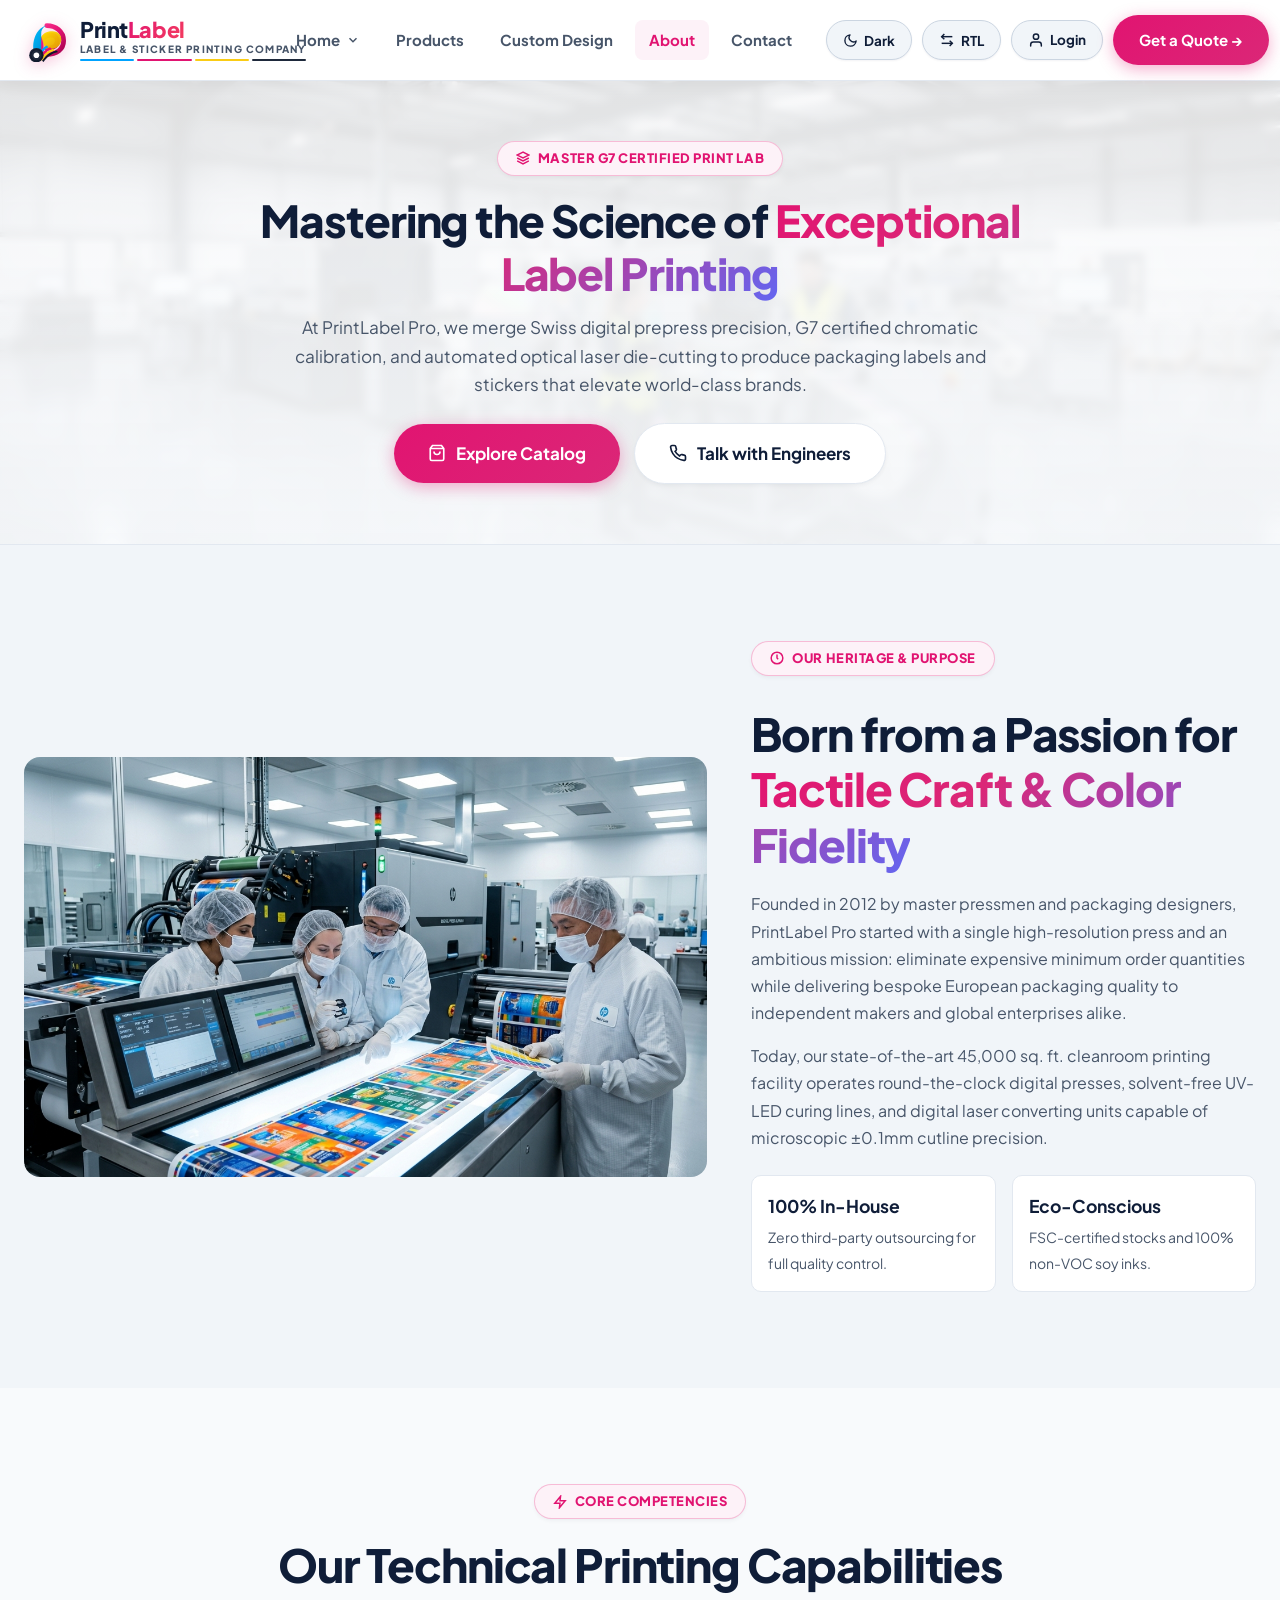
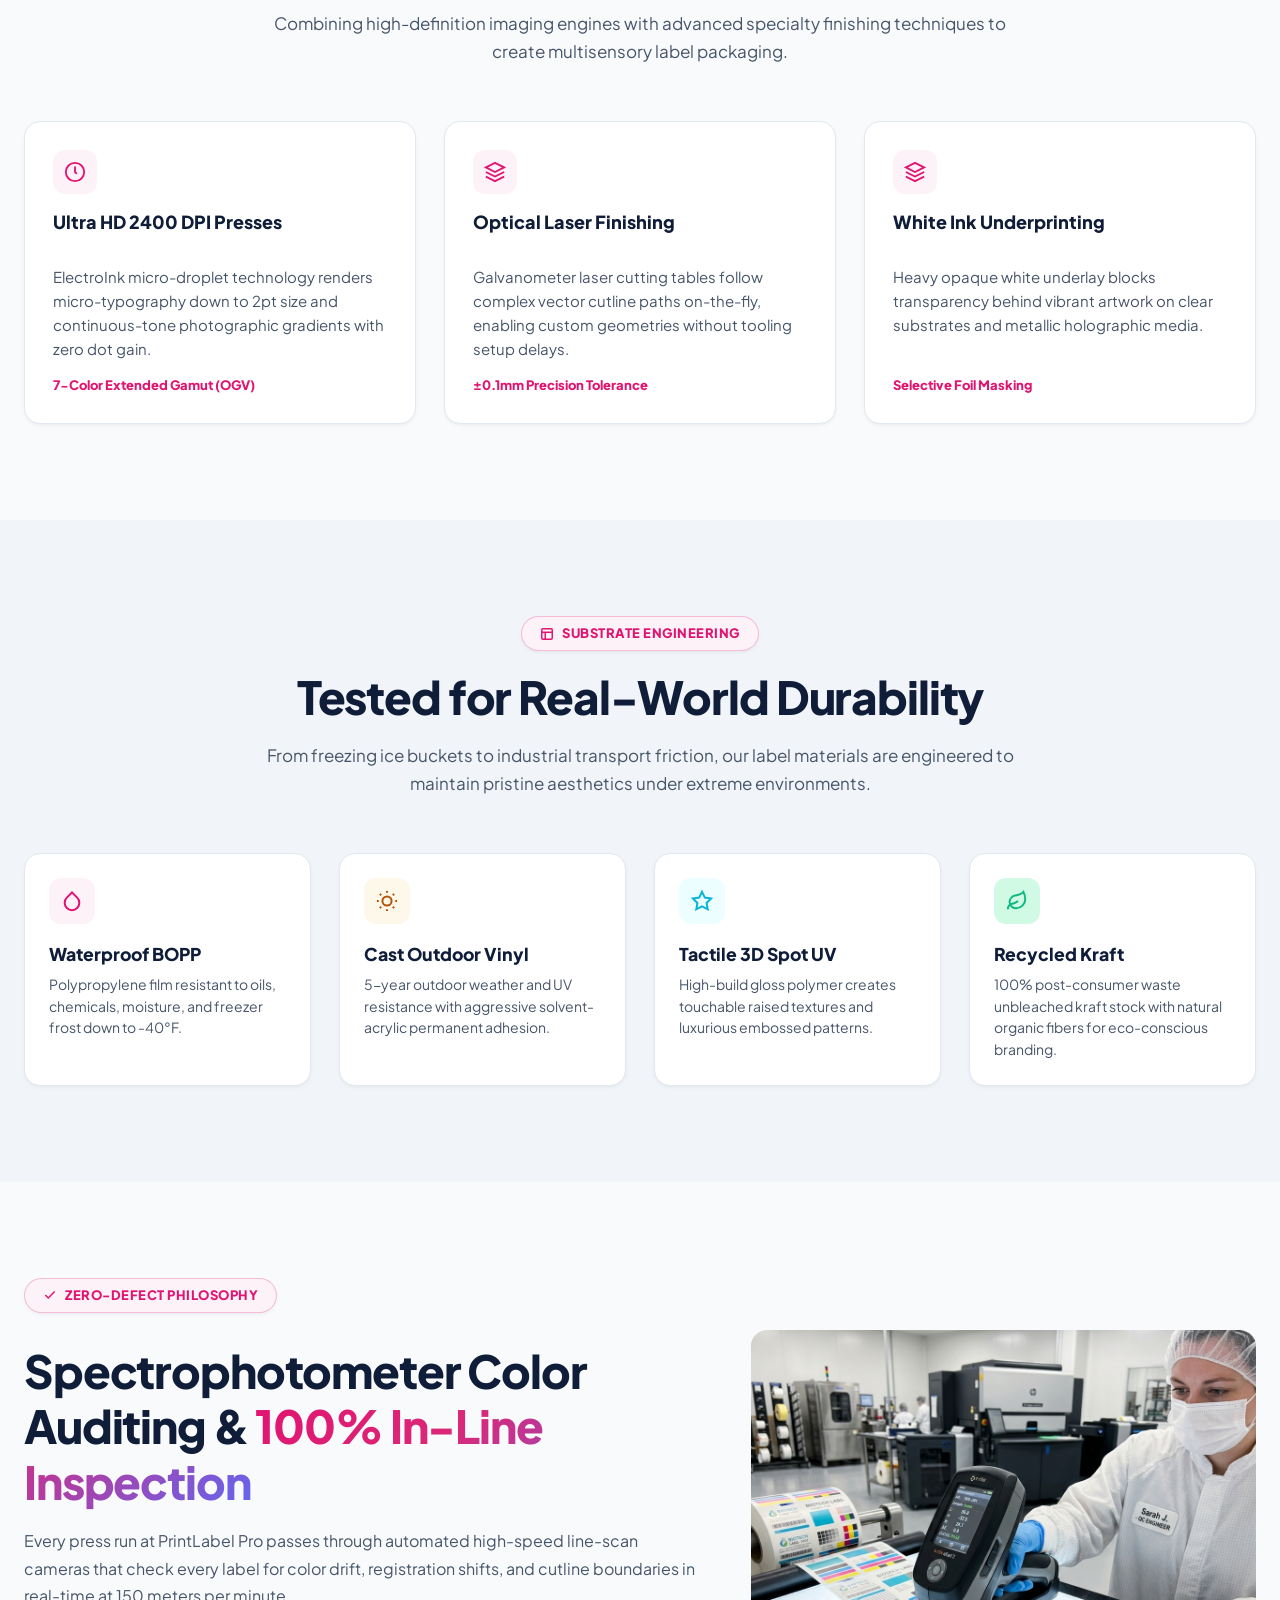
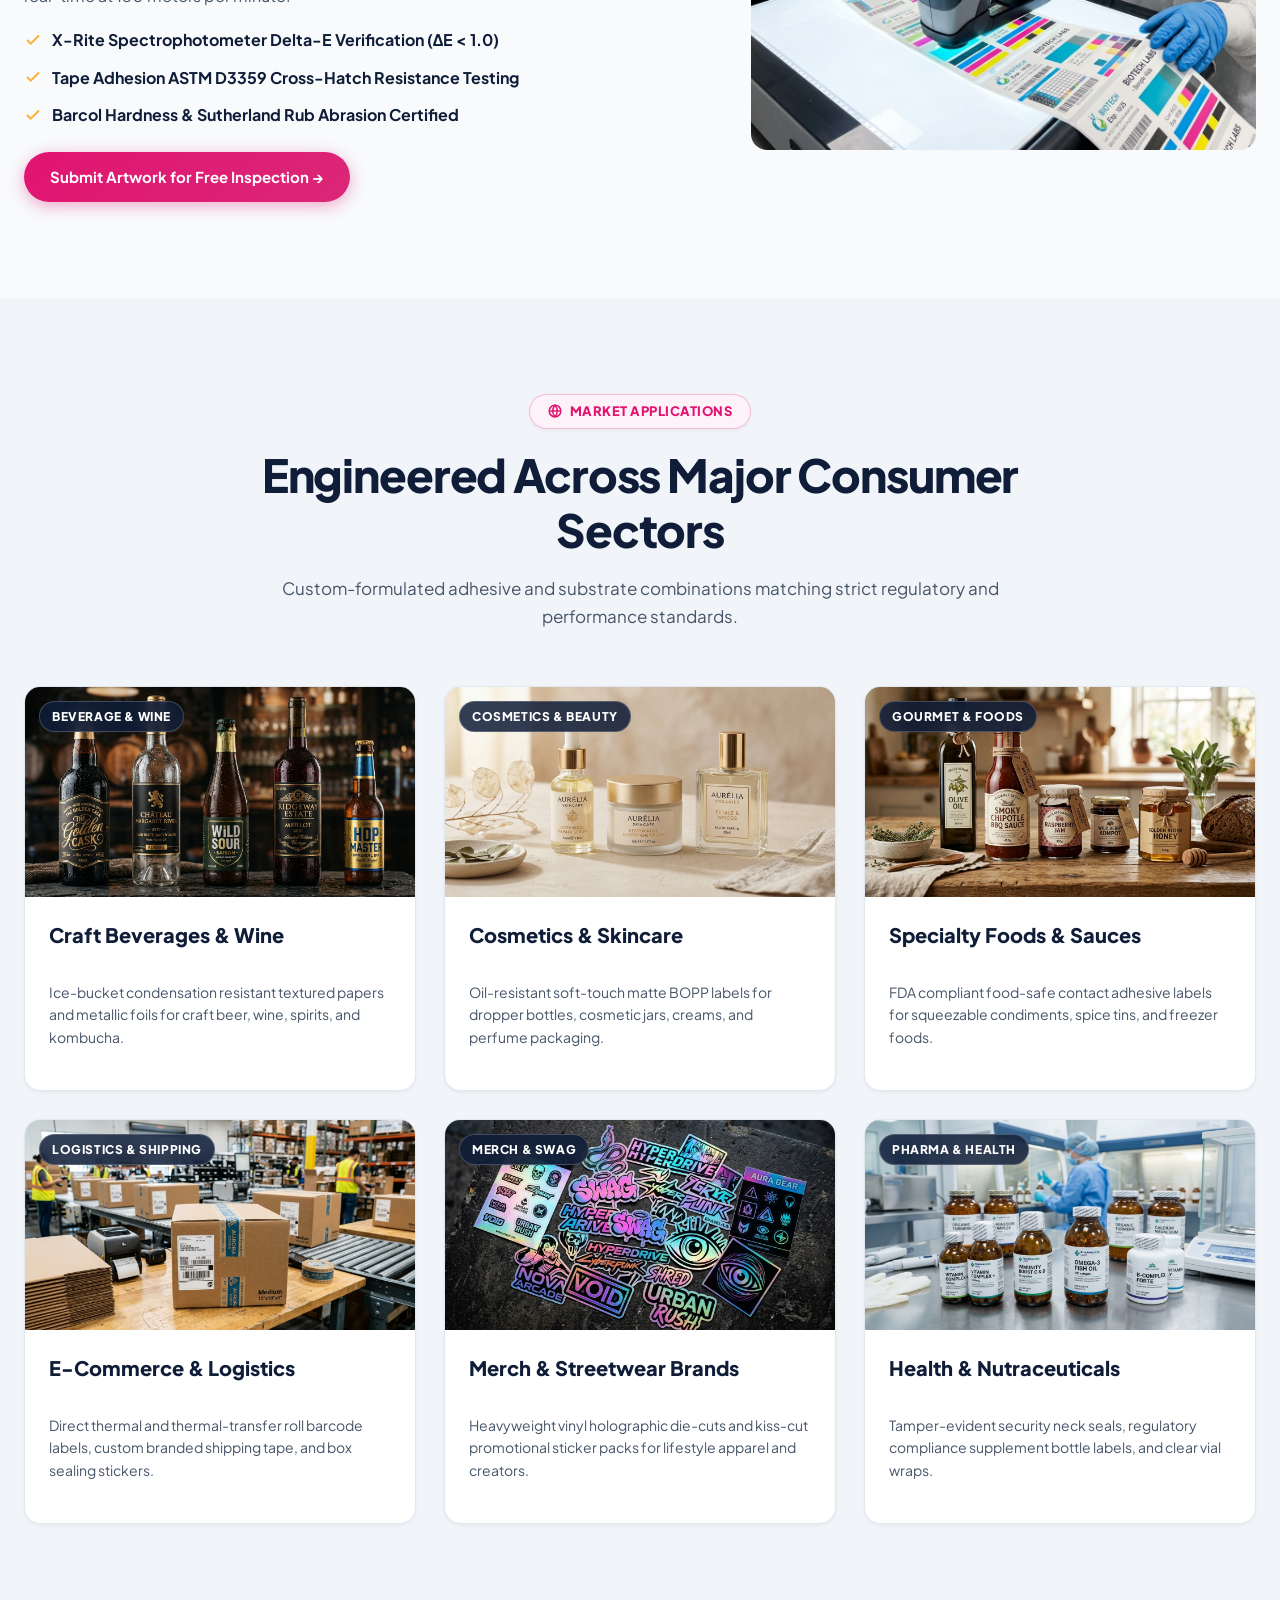
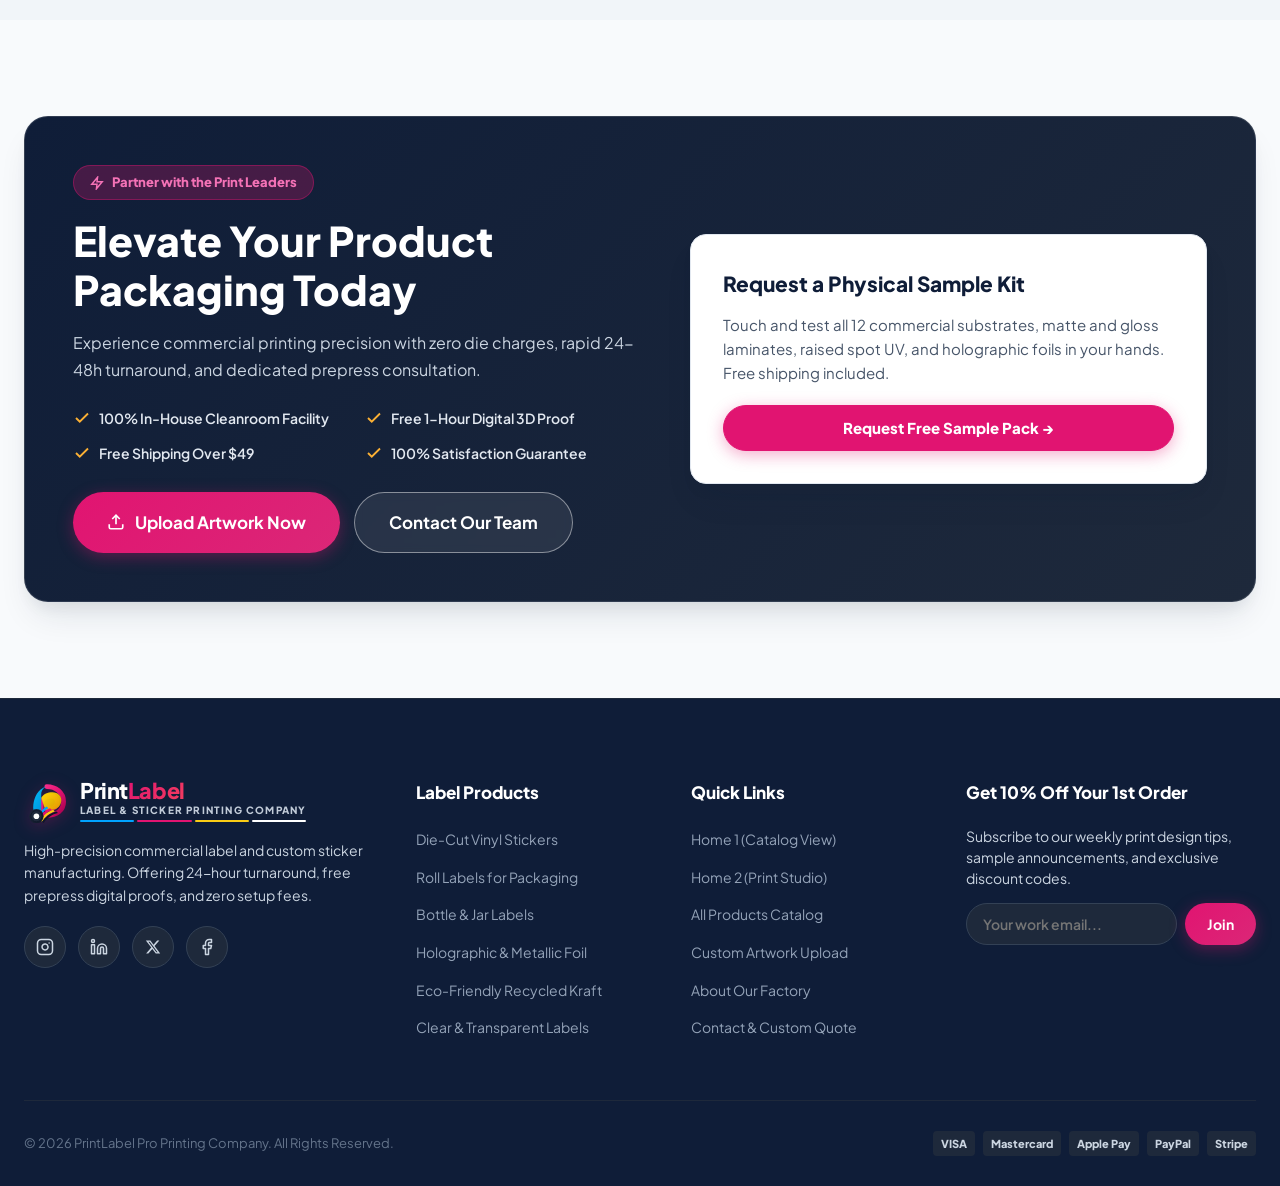
==== commit 7581ebbc: "Optimize hero badges text length and responsive font scaling so they fit seamlessly on all mobile sc" ====
--- a/about.html
+++ b/about.html
@@ -10,7 +10,7 @@
   <!-- Main CSS & Responsive CSS -->
   <link rel="stylesheet" href="css/style.css">
   <link rel="stylesheet" href="css/responsive.css">
-  <link rel="icon" href="data:image/svg+xml,<svg xmlns='http://www.w3.org/2000/svg' viewBox='0 0 32 32'><path d='M8 4h10a8 8 0 0 1 8 8c0 4.4-3.6 8-8 8H14v8H8V4z' fill='%23e11471'/><path d='M8 4h8a6 6 0 0 1 6 6c0 3.3-2.7 6-6 6h-8V4z' fill='%23fbb034'/><path d='M8 16h6v12H8z' fill='%2306b6d4'/></svg>">
+  <link rel="icon" type="image/svg+xml" href="images/logo-icon.svg">
 </head>
 <body>
 
@@ -96,9 +96,6 @@
 
         <!-- Mobile Drawer Action Buttons -->
         <div class="mobile-drawer-actions">
-          <a href="contact.html" class="btn btn-primary btn-md mobile-cta-btn">
-            <span>Get a Quote →</span>
-          </a>
           <div class="mobile-drawer-aux">
             <button class="nav-action-btn mobile-aux-btn theme-toggle-btn-mobile" aria-label="Toggle Light and Dark Theme">
               <span class="theme-icon-mobile btn-icon-symbol">
@@ -129,6 +126,9 @@
               <span>Login</span>
             </a>
           </div>
+          <a href="contact.html" class="btn btn-primary btn-md mobile-cta-btn">
+            <span>Get a Quote →</span>
+          </a>
         </div>
       </div>
 
@@ -197,7 +197,7 @@
         <div class="inner-page-hero-content">
           <div class="inner-hero-badge">
             <svg width="14" height="14" viewBox="0 0 24 24" fill="none" stroke="currentColor" stroke-width="2.5"><polygon points="12 2 2 7 12 12 22 7 12 2"></polygon><polyline points="2 17 12 22 22 17"></polyline><polyline points="2 12 12 17 22 12"></polyline></svg>
-            <span>Crafting Brand Distinction Since 2012</span>
+            <span>Master G7 Certified Print Lab</span>
           </div>
 
           <h1 class="inner-hero-title">
--- a/css/style.css
+++ b/css/style.css
@@ -119,6 +119,7 @@
   width: 100%;
   position: relative;
   transition: background-color var(--transition-normal), color var(--transition-normal);
+  box-sizing: border-box;
 }
 
 /* RTL Support */
@@ -393,11 +394,12 @@
    Header & Main Navigation
    ========================================================================== */
 .main-header {
-  position: sticky;
-  top: 0;
-  left: 0;
-  width: 100%;
-  background-color: rgba(255, 255, 255, 0.98);
+  position: -webkit-sticky !important;
+  position: sticky !important;
+  top: 0 !important;
+  left: 0 !important;
+  width: 100% !important;
+  background-color: rgba(255, 255, 255, 0.96);
   backdrop-filter: blur(16px);
   -webkit-backdrop-filter: blur(16px);
   border-bottom: 1px solid var(--border-subtle);
@@ -406,10 +408,22 @@
   transition: background-color var(--transition-normal), border-color var(--transition-normal), box-shadow var(--transition-normal);
 }
 
+.main-header.header-scrolled {
+  background-color: rgba(255, 255, 255, 0.99);
+  box-shadow: 0 4px 20px rgba(0, 0, 0, 0.08);
+  border-bottom-color: var(--border-medium);
+}
+
 [data-theme="dark"] .main-header {
-  background-color: rgba(15, 23, 42, 0.98);
+  background-color: rgba(15, 23, 42, 0.96);
   border-color: rgba(255, 255, 255, 0.08);
   box-shadow: 0 4px 20px rgba(0, 0, 0, 0.35);
+}
+
+[data-theme="dark"] .main-header.header-scrolled {
+  background-color: rgba(15, 23, 42, 0.99);
+  box-shadow: 0 6px 24px rgba(0, 0, 0, 0.5);
+  border-bottom-color: rgba(255, 255, 255, 0.14);
 }
 
 .header-inner {
@@ -2148,12 +2162,15 @@
 .material-card {
   display: flex;
   align-items: center;
-  gap: 16px;
-  padding: 14px 18px;
+  gap: clamp(10px, 3vw, 16px);
+  padding: clamp(10px, 2.5vw, 14px) clamp(12px, 3vw, 18px);
   background-color: var(--bg-surface-secondary);
   border: 1px solid var(--border-subtle);
   border-radius: var(--card-radius-sm);
   transition: all var(--transition-fast);
+  min-width: 0;
+  box-sizing: border-box;
+  width: 100%;
 }
 
 .material-card:hover {
@@ -2167,8 +2184,8 @@
 }
 
 .material-swatch {
-  width: 44px;
-  height: 44px;
+  width: clamp(38px, 10vw, 44px);
+  height: clamp(38px, 10vw, 44px);
   border-radius: 10px;
   flex-shrink: 0;
   box-shadow: 0 2px 8px rgba(0, 0, 0, 0.12);
@@ -2182,29 +2199,38 @@
 .swatch-textured { background: linear-gradient(135deg, #fef3c7 0%, #fae8b6 100%); }
 
 .material-info {
-  flex-grow: 1;
+  flex: 1 1 auto;
+  min-width: 0;
 }
 
 .material-name {
-  font-size: 0.9375rem;
+  font-size: clamp(0.875rem, 2.8vw, 0.9375rem);
   font-weight: 800;
   color: var(--text-main);
   margin-bottom: 2px;
+  line-height: 1.3;
 }
 
 .material-props {
-  font-size: 0.75rem;
+  font-size: clamp(0.6875rem, 2.2vw, 0.75rem);
   color: var(--text-muted);
+  line-height: 1.35;
 }
 
 .material-badge {
-  font-size: 0.6875rem;
-  font-weight: 800;
-  padding: 4px 8px;
+  font-size: clamp(0.625rem, 2vw, 0.6875rem);
+  font-weight: 800;
+  padding: 3px 8px;
   border-radius: 4px;
   background-color: var(--bg-surface);
   color: var(--color-primary);
   border: 1px solid var(--border-subtle);
+  white-space: nowrap !important;
+  flex-shrink: 0 !important;
+  align-self: center;
+  display: inline-flex;
+  align-items: center;
+  justify-content: center;
 }
 
 /* ==========================================================================
@@ -2260,18 +2286,36 @@
 }
 
 .finish-icon-chip {
-  width: 38px;
-  height: 38px;
+  width: 40px;
+  height: 40px;
   border-radius: 50%;
-  background: var(--color-primary-light);
-  color: var(--color-primary);
+  background: linear-gradient(135deg, #e11471 0%, #ff2d87 100%);
+  color: #ffffff !important;
   display: inline-flex;
   align-items: center;
   justify-content: center;
   margin: -38px auto 12px auto;
   position: relative;
   z-index: 2;
-  box-shadow: 0 4px 10px rgba(0, 0, 0, 0.1);
+  box-shadow: 0 4px 14px rgba(225, 20, 113, 0.45);
+  border: 2px solid var(--bg-surface);
+  transition: transform var(--transition-bounce), box-shadow var(--transition-normal);
+}
+
+.finish-icon-chip svg {
+  stroke: #ffffff !important;
+  stroke-width: 2.2 !important;
+}
+
+[data-theme="dark"] .finish-icon-chip {
+  background: linear-gradient(135deg, #e11471 0%, #ff2d87 100%);
+  color: #ffffff !important;
+  border-color: var(--bg-surface);
+  box-shadow: 0 0 16px rgba(225, 20, 113, 0.6);
+}
+
+[data-theme="dark"] .finish-icon-chip svg {
+  stroke: #ffffff !important;
 }
 
 .finish-name {
@@ -2574,16 +2618,23 @@
   overflow: hidden;
   display: grid;
   grid-template-columns: 1fr 1fr;
+  width: 100%;
+  max-width: 100%;
+  margin-left: auto;
+  margin-right: auto;
+  box-sizing: border-box;
 }
 
 .quote-info-side {
-  padding: 48px;
+  padding: clamp(24px, 4vw, 48px);
   background: linear-gradient(135deg, #0f1d38 0%, #1e293b 100%);
   color: #ffffff;
   display: flex;
   flex-direction: column;
   justify-content: space-between;
   position: relative;
+  box-sizing: border-box;
+  width: 100%;
 }
 
 .quote-info-side::after {
@@ -2594,10 +2645,11 @@
   width: 200px;
   height: 200px;
   background: radial-gradient(circle, rgba(225, 20, 113, 0.25) 0%, transparent 70%);
+  pointer-events: none;
 }
 
 .quote-info-title {
-  font-size: 2.15rem;
+  font-size: clamp(1.5rem, 3vw, 2.15rem);
   font-weight: 900;
   line-height: 1.25;
   margin-bottom: 16px;
@@ -2607,14 +2659,14 @@
   font-size: 1rem;
   color: #e2e8f0;
   line-height: 1.6;
-  margin-bottom: 32px;
+  margin-bottom: 24px;
 }
 
 .quote-perks-list {
   display: flex;
   flex-direction: column;
-  gap: 14px;
-  margin-bottom: 32px;
+  gap: 12px;
+  margin-bottom: 24px;
 }
 
 .perk-item {
@@ -2643,18 +2695,23 @@
 .quote-support-tag {
   background: rgba(255, 255, 255, 0.1);
   backdrop-filter: blur(8px);
-  padding: 14px 20px;
+  padding: 14px 18px;
   border-radius: 12px;
   border: 1px solid rgba(255, 255, 255, 0.15);
   display: flex;
   align-items: center;
   gap: 12px;
+  width: 100%;
+  box-sizing: border-box;
+  margin-top: 16px;
 }
 
 .quote-calc-side {
-  padding: 48px;
+  padding: clamp(24px, 4vw, 48px);
   display: flex;
   flex-direction: column;
+  box-sizing: border-box;
+  width: 100%;
 }
 
 /* ==========================================================================
@@ -3230,7 +3287,7 @@
 
 .calc-summary-card {
   margin-top: auto;
-  padding: 20px;
+  padding: 18px 20px;
   background-color: var(--bg-surface-secondary);
   border-radius: var(--card-radius-sm);
   border: 1px solid var(--border-subtle);
@@ -3243,15 +3300,28 @@
   display: flex;
   justify-content: space-between;
   align-items: center;
+  gap: 12px;
   margin-bottom: 8px;
-  font-size: 0.875rem;
+  font-size: clamp(0.8125rem, 2.6vw, 0.875rem);
   color: var(--text-secondary);
 }
 
+.summary-row > span:first-child {
+  white-space: nowrap !important;
+  flex-shrink: 0 !important;
+}
+
+.summary-row > strong,
+.summary-row > span:last-child {
+  text-align: right;
+  white-space: nowrap !important;
+}
+
 .summary-total {
-  font-size: 1.45rem;
+  font-size: clamp(1.25rem, 4vw, 1.45rem);
   font-weight: 900;
   color: var(--color-primary);
+  white-space: nowrap !important;
 }
 
 /* ==========================================================================
@@ -4079,11 +4149,7 @@
   color: var(--text-secondary);
   line-height: 1.55;
   margin-bottom: 16px;
-  min-height: 4.7em;
-  display: -webkit-box;
-  -webkit-line-clamp: 3;
-  -webkit-box-orient: vertical;
-  overflow: hidden;
+  min-height: 4.8em;
 }
 
 .industry-bullets {
@@ -4093,17 +4159,18 @@
   flex-direction: column;
   gap: 10px;
   margin-top: auto;
-  min-height: 52px;
+  min-height: 60px;
 }
 
 .industry-bullet-item {
   display: flex;
-  align-items: center;
+  align-items: flex-start;
   gap: 10px;
   font-size: 0.8125rem;
   color: var(--text-main);
   font-weight: 600;
-  line-height: 1.35;
+  line-height: 1.45;
+  text-align: left;
 }
 
 .industry-bullet-item::before {
@@ -4113,6 +4180,16 @@
   border-radius: 50%;
   background: var(--color-primary);
   flex-shrink: 0;
+  margin-top: 6px;
+}
+
+.industry-bullet-item svg {
+  flex-shrink: 0;
+  margin-top: 2px;
+}
+
+[dir="rtl"] .industry-bullet-item {
+  text-align: right;
 }
 
 .industry-card-btn {
@@ -4293,7 +4370,7 @@
   width: 100%;
   border-collapse: collapse;
   text-align: left;
-  min-width: 820px;
+  min-width: 1100px;
 }
 
 [dir="rtl"] .matrix-table {
@@ -4302,9 +4379,15 @@
 
 .matrix-table th, 
 .matrix-table td {
-  padding: 18px 20px;
+  padding: 16px 18px;
   border-bottom: 1px solid var(--border-subtle);
   vertical-align: middle;
+  white-space: nowrap;
+}
+
+.matrix-table td:nth-child(6) {
+  white-space: normal;
+  min-width: 200px;
 }
 
 .matrix-table th {
@@ -4316,10 +4399,24 @@
   white-space: nowrap;
 }
 
+.matrix-table th:nth-child(2),
+.matrix-table th:nth-child(3),
+.matrix-table th:nth-child(4),
+.matrix-table th:nth-child(5),
+.matrix-table th:nth-child(7),
+.matrix-table td:nth-child(2),
+.matrix-table td:nth-child(3),
+.matrix-table td:nth-child(4),
+.matrix-table td:nth-child(5),
+.matrix-table td:nth-child(7) {
+  text-align: center;
+}
+
 .matrix-material-cell {
   display: flex;
   align-items: center;
   gap: 12px;
+  min-width: 200px;
 }
 
 .matrix-swatch-dot {
@@ -4336,12 +4433,17 @@
   align-items: center;
   justify-content: center;
   gap: 5px;
-  padding: 5px 12px;
+  padding: 6px 12px;
   border-radius: 9999px;
   font-size: 0.75rem;
   font-weight: 800;
-  white-space: nowrap;
+  white-space: nowrap !important;
   letter-spacing: 0.02em;
+  width: 140px;
+  min-width: 140px;
+  max-width: 140px;
+  box-sizing: border-box;
+  text-align: center;
 }
 
 .pill-super {
@@ -4360,15 +4462,19 @@
 }
 
 .matrix-table .btn {
-  white-space: nowrap;
+  white-space: nowrap !important;
+  flex-shrink: 0 !important;
   font-weight: 700;
   border-radius: 9999px;
-  padding: 7px 16px;
+  padding: 7px 18px;
   font-size: 0.8125rem;
+  min-width: 136px !important;
+  width: auto !important;
+  box-sizing: border-box !important;
   transition: all var(--transition-fast);
-  display: inline-flex;
-  align-items: center;
-  justify-content: center;
+  display: inline-flex !important;
+  align-items: center !important;
+  justify-content: center !important;
 }
 
 .matrix-table .btn-outline {
@@ -5067,22 +5173,48 @@
 }
 
 .inner-hero-badge,
-.section-tag {
+.section-tag,
+.hero-badge,
+.hero-2-studio-badge {
   display: inline-flex;
   align-items: center;
+  justify-content: center;
   gap: 8px;
-  padding: 6px 16px;
+  padding: 6px 18px;
   background: var(--color-primary-light);
   border: 1px solid rgba(225, 20, 113, 0.25);
   border-radius: 9999px;
   color: var(--color-primary);
-  font-size: 0.8125rem;
+  font-size: clamp(0.6875rem, 2.5vw, 0.8125rem);
   font-weight: 800;
   letter-spacing: 0.04em;
   text-transform: uppercase;
-  margin-bottom: 16px;
+  margin-bottom: 18px;
   box-shadow: var(--shadow-sm);
   transition: all var(--transition-normal);
+  max-width: 100%;
+  box-sizing: border-box;
+  text-align: center;
+  white-space: nowrap !important;
+  flex-shrink: 0;
+}
+
+.inner-hero-badge svg,
+.section-tag svg,
+.hero-badge svg,
+.hero-2-studio-badge svg {
+  flex-shrink: 0;
+  width: 14px;
+  height: 14px;
+}
+
+.inner-hero-badge span,
+.section-tag span,
+.hero-badge span,
+.hero-2-studio-badge span {
+  display: inline-block;
+  white-space: nowrap !important;
+  text-align: center;
 }
 
 [data-theme="dark"] .inner-hero-badge,
@@ -5653,6 +5785,51 @@
   box-shadow: 0 4px 12px rgba(225, 20, 113, 0.3);
 }
 
+/* Specification List in Custom Cards */
+.spec-list {
+  list-style: none;
+  padding: 0;
+  margin: 0;
+  display: flex;
+  flex-direction: column;
+  gap: 10px;
+}
+
+.spec-item {
+  display: flex;
+  align-items: center;
+  justify-content: space-between;
+  gap: 12px;
+  padding-bottom: 8px;
+  border-bottom: 1px solid var(--border-subtle);
+  font-size: 0.875rem;
+}
+
+.spec-item:last-child {
+  border-bottom: none;
+  padding-bottom: 0;
+}
+
+.spec-label {
+  color: var(--text-secondary);
+  font-weight: 600;
+  white-space: nowrap;
+  flex-shrink: 0;
+}
+
+.spec-value {
+  color: var(--text-main);
+  font-weight: 800;
+  text-align: right;
+  white-space: nowrap;
+  overflow: hidden;
+  text-overflow: ellipsis;
+}
+
+[dir="rtl"] .spec-value {
+  text-align: left;
+}
+
 /* ==========================================================================
    PHASE 4: CUSTOM DESIGN & ARTWORK UPLOAD SPECIFIC STYLES
    ========================================================================== */
@@ -5959,6 +6136,45 @@
   text-decoration: none;
   font-weight: 700;
   transition: opacity var(--transition-fast);
+}
+
+.auth-checkbox-label {
+  display: flex !important;
+  align-items: flex-start !important;
+  justify-content: flex-start !important;
+  gap: 10px !important;
+  cursor: pointer;
+  user-select: none;
+  color: var(--text-secondary);
+  font-size: 0.8125rem;
+  line-height: 1.45;
+  width: 100%;
+}
+
+.auth-checkbox-label input[type="checkbox"],
+input[type="checkbox"],
+input[type="radio"] {
+  width: 16px !important;
+  min-width: 16px !important;
+  max-width: 16px !important;
+  height: 16px !important;
+  min-height: 16px !important;
+  max-height: 16px !important;
+  padding: 0 !important;
+  margin: 2px 0 0 0 !important;
+  flex: 0 0 16px !important;
+  flex-shrink: 0 !important;
+  accent-color: var(--color-primary) !important;
+  cursor: pointer;
+}
+
+.auth-checkbox-label span {
+  flex: 1 1 auto;
+  text-align: left;
+}
+
+[dir="rtl"] .auth-checkbox-label span {
+  text-align: right;
 }
 
 .auth-forgot-link:hover {
@@ -6254,6 +6470,61 @@
   outline-offset: 2px;
 }
 
-
-
-
+/* Character Counter Single-Line Alignment Guarantee */
+#char-counter,
+.char-counter {
+  white-space: nowrap !important;
+  flex-shrink: 0 !important;
+  font-variant-numeric: tabular-nums;
+  display: inline-block;
+}
+
+/* Quote Section Trust & Guarantees Card */
+.quote-trust-card {
+  background: rgba(255, 255, 255, 0.08);
+  border: 1px solid rgba(255, 255, 255, 0.16);
+  border-radius: var(--card-radius);
+  padding: 16px 18px;
+  margin: 18px 0 16px 0;
+  backdrop-filter: blur(8px);
+  width: 100%;
+  box-sizing: border-box;
+}
+
+.quote-trust-header {
+  display: flex;
+  align-items: center;
+  justify-content: space-between;
+  margin-bottom: 12px;
+  border-bottom: 1px solid rgba(255, 255, 255, 0.12);
+  padding-bottom: 8px;
+  flex-wrap: wrap;
+  gap: 8px;
+}
+
+.quote-trust-grid {
+  display: grid;
+  grid-template-columns: repeat(2, 1fr);
+  gap: 10px 14px;
+  width: 100%;
+  box-sizing: border-box;
+}
+
+.quote-trust-item {
+  display: flex;
+  align-items: center;
+  gap: 7px;
+  font-size: 0.8125rem;
+  color: rgba(255, 255, 255, 0.9);
+  font-weight: 600;
+  white-space: nowrap;
+}
+
+.material-info-banner {
+  transition: transform var(--transition-normal), box-shadow var(--transition-normal);
+}
+
+.material-info-banner:hover {
+  border-color: rgba(225, 20, 113, 0.35);
+  box-shadow: var(--shadow-md);
+}
--- a/css/responsive.css
+++ b/css/responsive.css
@@ -197,10 +197,22 @@
   .shapes-materials-grid,
   .why-choose-wrapper,
   .why-features-grid,
-  .quote-wrapper,
   .quote-2-grid {
     grid-template-columns: 1fr !important;
     gap: 24px !important;
+  }
+
+  .quote-wrapper {
+    display: flex !important;
+    flex-direction: column !important;
+    grid-template-columns: 1fr !important;
+    gap: 0 !important;
+    width: 100% !important;
+    max-width: 100% !important;
+    box-sizing: border-box !important;
+    margin: 0 auto !important;
+    border-radius: var(--card-radius-lg) !important;
+    overflow: hidden !important;
   }
 
   .hero-mockup-wrapper,
@@ -229,13 +241,17 @@
   .form-grid-3 {
     grid-template-columns: 1fr !important;
     gap: 14px !important;
+    width: 100% !important;
+    box-sizing: border-box !important;
   }
 
   .quote-info-side,
   .quote-calc-side {
-    padding: 32px 24px !important;
-    width: 100% !important;
-    box-sizing: border-box !important;
+    padding: clamp(24px, 4vw, 36px) clamp(16px, 3.5vw, 28px) !important;
+    width: 100% !important;
+    max-width: 100% !important;
+    box-sizing: border-box !important;
+    flex: 1 1 100% !important;
   }
 
   .auth-page-container {
@@ -353,6 +369,39 @@
     margin-bottom: 14px !important;
   }
 
+  /* Universal Hero Badge Mobile Centering & Alignment across all pages */
+  .hero-badge,
+  .hero-2-studio-badge,
+  .inner-hero-badge,
+  .section-tag {
+    max-width: 100% !important;
+    box-sizing: border-box !important;
+    text-align: center !important;
+    justify-content: center !important;
+    align-items: center !important;
+    font-size: clamp(0.6875rem, 2.5vw, 0.8125rem) !important;
+    padding: 5px 14px !important;
+    margin-left: auto !important;
+    margin-right: auto !important;
+    white-space: nowrap !important;
+    flex-shrink: 0 !important;
+  }
+
+  .hero-badge span,
+  .hero-2-studio-badge span,
+  .inner-hero-badge span,
+  .section-tag span {
+    white-space: nowrap !important;
+    text-align: center !important;
+  }
+
+  .hero-content {
+    text-align: center !important;
+    display: flex !important;
+    flex-direction: column !important;
+    align-items: center !important;
+  }
+
   .hero-subtitle,
   .hero-2-desc {
     font-size: 0.9375rem !important;
@@ -427,7 +476,7 @@
     margin-bottom: 14px !important;
   }
 
-  input,
+  input:not([type="checkbox"]):not([type="radio"]),
   select,
   textarea,
   .calc-select,
@@ -445,6 +494,21 @@
     box-sizing: border-box !important;
   }
 
+  input[type="checkbox"],
+  input[type="radio"] {
+    width: 16px !important;
+    min-width: 16px !important;
+    max-width: 16px !important;
+    height: 16px !important;
+    min-height: 16px !important;
+    max-height: 16px !important;
+    padding: 0 !important;
+    margin: 2px 0 0 0 !important;
+    flex-shrink: 0 !important;
+    flex: 0 0 16px !important;
+    display: inline-block !important;
+  }
+
   select,
   .calc-select,
   .form-select {
@@ -507,6 +571,15 @@
     height: auto !important;
   }
 
+  .quote-wrapper {
+    display: flex !important;
+    flex-direction: column !important;
+    width: 100% !important;
+    max-width: 100% !important;
+    box-sizing: border-box !important;
+    margin: 0 auto !important;
+  }
+
   .quote-info-side,
   .quote-calc-side,
   .quote-2-box,
@@ -514,11 +587,58 @@
   .contact-form-side,
   .auth-card,
   .auth-form-side,
+  .showcase-block,
+  .shape-info-banner,
+  .material-info-banner,
   #upload-section .card {
-    padding: 20px 14px !important;
-    width: 100% !important;
-    max-width: 100% !important;
-    box-sizing: border-box !important;
+    padding: clamp(18px, 4vw, 24px) clamp(14px, 3.5vw, 18px) !important;
+    width: 100% !important;
+    max-width: 100% !important;
+    box-sizing: border-box !important;
+  }
+
+  #quote-calc-form,
+  .calc-form-group,
+  .calc-summary-card {
+    width: 100% !important;
+    max-width: 100% !important;
+    box-sizing: border-box !important;
+    margin-left: 0 !important;
+    margin-right: 0 !important;
+  }
+
+  .quote-trust-card {
+    padding: 14px 16px !important;
+    margin: 16px 0 !important;
+    width: 100% !important;
+    max-width: 100% !important;
+    box-sizing: border-box !important;
+  }
+
+  .quote-support-tag {
+    padding: 14px 16px !important;
+    width: 100% !important;
+    max-width: 100% !important;
+    box-sizing: border-box !important;
+  }
+
+  .shape-cards-grid {
+    grid-template-columns: repeat(2, 1fr) !important;
+    gap: 10px !important;
+  }
+
+  .material-card {
+    padding: 10px 12px !important;
+    gap: 10px !important;
+    width: 100% !important;
+    box-sizing: border-box !important;
+  }
+
+  .material-badge {
+    white-space: nowrap !important;
+    flex-shrink: 0 !important;
+    font-size: 0.625rem !important;
+    padding: 3px 6px !important;
   }
 
   .upload-dropzone {
@@ -532,13 +652,33 @@
     grid-template-columns: 1fr !important;
   }
 
+  .matrix-table-scroll {
+    overflow-x: auto !important;
+    -webkit-overflow-scrolling: touch !important;
+    width: 100% !important;
+    display: block !important;
+  }
+
   .matrix-table {
+    min-width: 1050px !important;
     font-size: 0.8125rem;
   }
 
   .matrix-table th, 
   .matrix-table td {
     padding: 12px 14px !important;
+    white-space: nowrap !important;
+  }
+
+  .matrix-table td:nth-child(6) {
+    white-space: normal !important;
+    min-width: 180px !important;
+  }
+
+  .matrix-table .btn {
+    white-space: nowrap !important;
+    flex-shrink: 0 !important;
+    min-width: 130px !important;
   }
 
   /* Footer & Back to top */
@@ -623,9 +763,14 @@
   }
 
   .hero-badge,
-  .hero-2-studio-badge {
-    font-size: 0.72rem !important;
+  .hero-2-studio-badge,
+  .inner-hero-badge,
+  .section-tag {
+    font-size: 0.65rem !important;
     padding: 4px 8px !important;
+    gap: 4px !important;
+    white-space: nowrap !important;
+    max-width: calc(100vw - 28px) !important;
   }
 
   .hero-mockup-wrapper,
@@ -647,6 +792,24 @@
 
   .auth-social-row {
     grid-template-columns: 1fr;
+  }
+
+  .material-card {
+    padding: 8px 10px !important;
+    gap: 8px !important;
+  }
+
+  .material-swatch {
+    width: 32px !important;
+    height: 32px !important;
+  }
+
+  .material-name {
+    font-size: 0.8125rem !important;
+  }
+
+  .material-props {
+    font-size: 0.6875rem !important;
   }
 }
 
